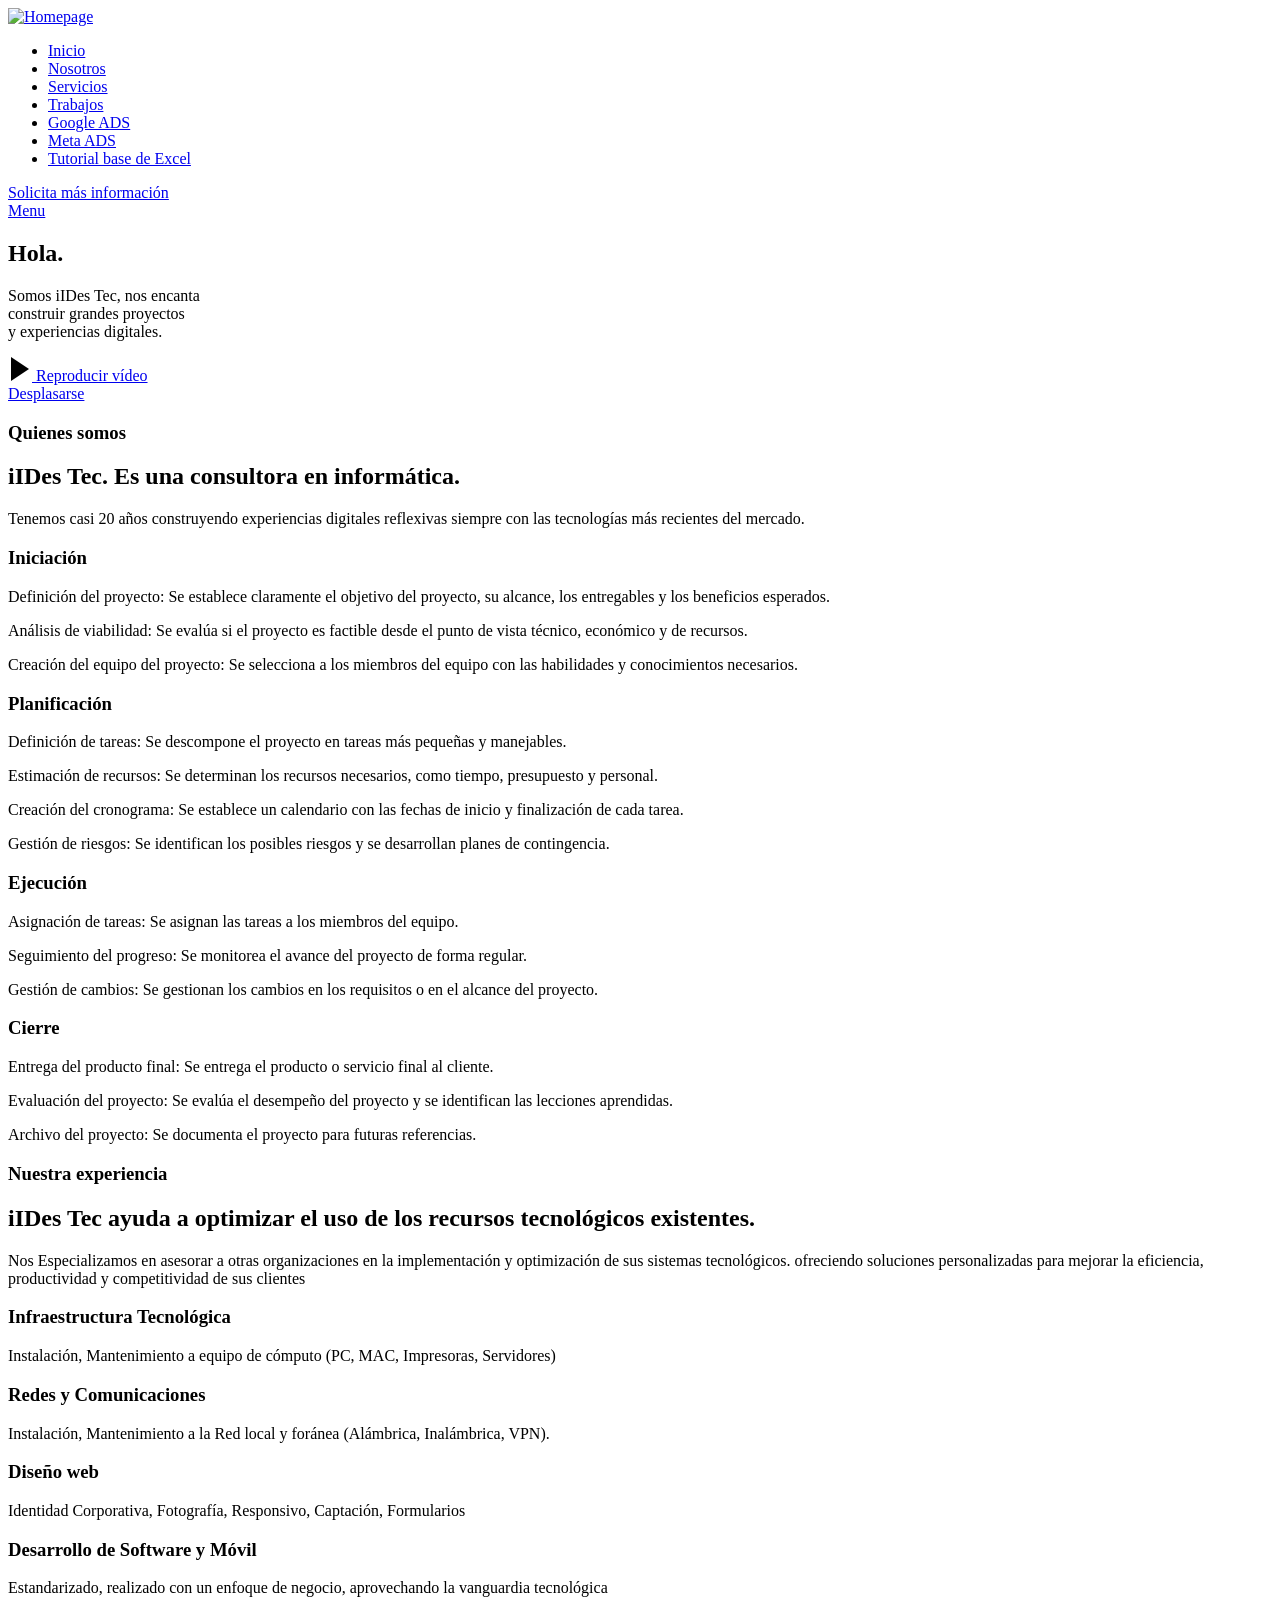
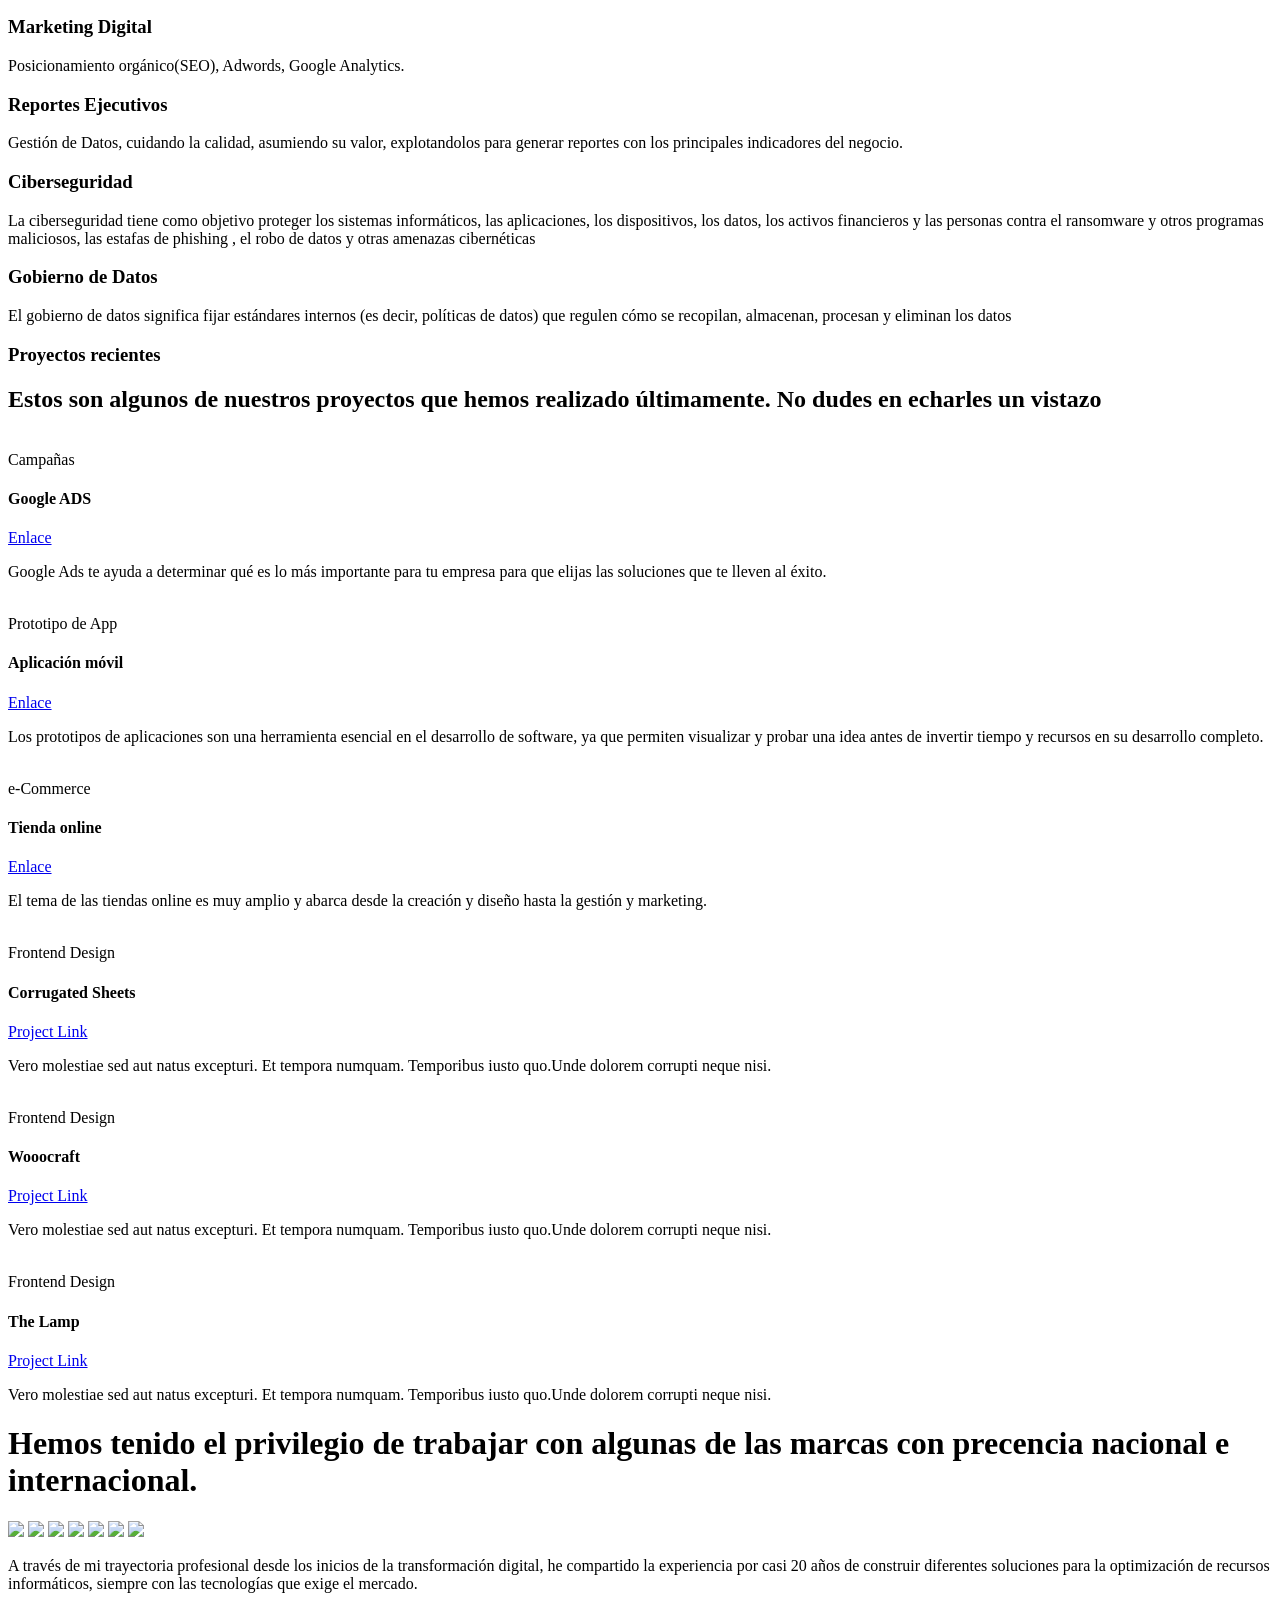
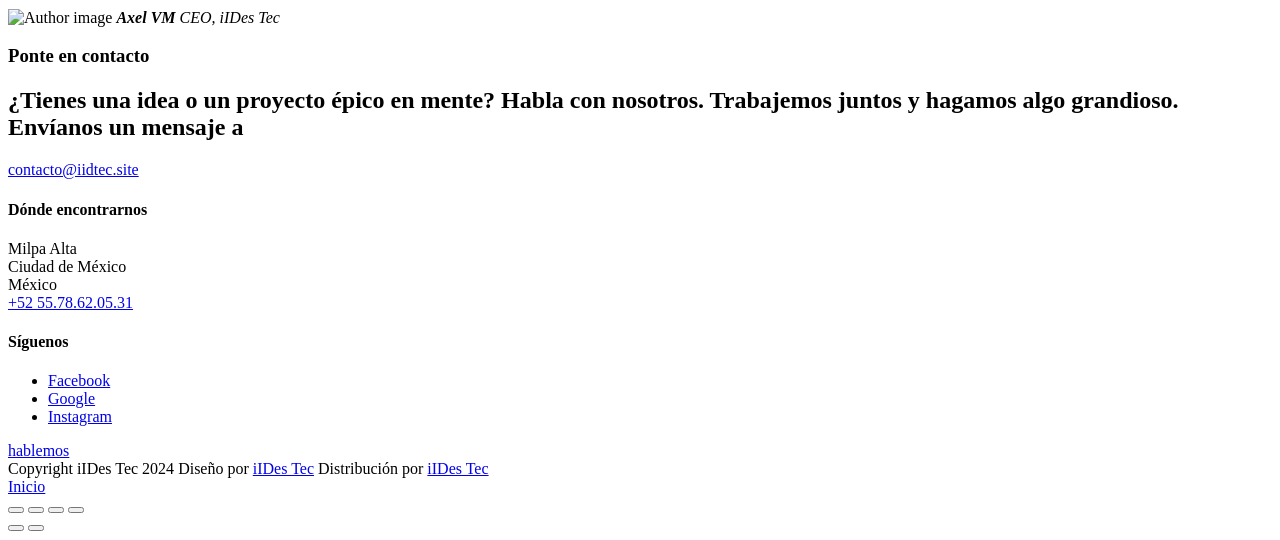
==== index.html @ 040544ba "Add files via upload" ====
<!DOCTYPE html>
<html xmlns="http://www.w3.org/1999/xhtml" lang="es-MX" xml:lang="es-MX">

<head>

    <!--- basic page needs
    ================================================== -->
    <meta charset="utf-8">
    <title>iIDTec</title>
    <meta name="description" content="innovación, informática, desarrollo y tecnología">
    <meta name="author" content="iIDTec">

    <!-- mobile specific metas
    ================================================== -->
    <meta name="viewport" content="width=device-width, initial-scale=1">

    <!-- CSS
    ================================================== -->
    <link rel="stylesheet" href="css/styles.css">
    <link rel="stylesheet" href="css/vendor.css">

    <!-- script
    ================================================== -->
    <script src="js/modernizr.js"></script>
    <script defer src="js/fontawesome/all.min.js"></script>

    <!-- favicons
    ================================================== -->
    <link rel="apple-touch-icon" sizes="180x180" href="laptop-code-solid.svg">
    <link rel="icon" type="image/png" sizes="32x32" href="laptop-code-solid.svg">
    <link rel="icon" type="image/png" sizes="16x16" href="laptop-code-solid.svg">
    <link rel="manifest" href="site.webmanifest">

</head>

<body id="top">


    <!-- preloader
    ================================================== -->
    <div id="preloader">
        <div id="loader" class="dots-fade">
            <div></div>
            <div></div>
            <div></div>
        </div>
    </div>


    <!-- header
    ================================================== -->
    <header class="s-header">

        <div class="s-header__logo">
            <a href="index.html">
                <img src="images/logo.webp" alt="Homepage">
            </a>
        </div>

        <div class="s-header__content">

            <nav class="s-header__nav-wrap">
                <ul class="s-header__nav">
                    <li><a class="smoothscroll" href="#hero" title="Intro">Inicio</a></li>
                    <li><a class="smoothscroll" href="#about" title="About">Nosotros</a></li>
                    <li><a class="smoothscroll" href="#services" title="Services">Servicios</a></li>
                    <li><a class="smoothscroll" href="#portfolio" title="Works">Trabajos</a></li>
                    <li><a href="google_ads.html" >Google ADS</a></li>
                    <li><a href="meta_ads.html" >Meta ADS</a></li>
                    <li><a href="tutorial_basico_excel.html" >Tutorial base de Excel</a></li>
                </ul>
            </nav> <!-- end s-header__nav-wrap -->

            <a href="https://wa.me/5215578620531" class="btn btn--primary btn--small">
                Solicita más información
            </a>

        </div> <!-- end header-content -->

        <a class="s-header__menu-toggle" href="#0"><span>Menu</span></a>

    </header> <!-- end s-header -->


    <!-- hero
    ================================================== -->
    <section id="hero" class="s-hero target-section">

        <div class="s-hero__bg">
            <div class="gradient-overlay"></div>
        </div>

        <div class="row s-hero__content">
            <div class="column">

                <h1>Hola.</h1>
                <div class="s-hero__content-about">

                    <p>
                        Somos iIDes Tec, nos encanta <br>
                        construir grandes proyectos <br>
                        y experiencias digitales.
                    </p>

                    <footer>
                        <div class="s-hero__content-social">
                            <a href="#0"><i class="fab fa-facebook-f" aria-hidden="true"></i></a>
                            <a href="#0"><i class="fab fa-google" aria-hidden="true"></i></a>
                            <a href="#0"><i class="fab fa-instagram" aria-hidden="true"></i></a>
                        </div>
                    </footer>
                </div>

            </div>
        </div>
        <div class="s-hero__video">
            <a class="s-hero__video-link"
            
                href="/images/videos/1476252_People_Technology_3840x2160.mp4"
                data-lity="">
                <svg xmlns="http://www.w3.org/2000/svg" width="24" height="24" viewBox="0 0 24 24">
                    <path d="M21 12l-18 12v-24z" />
                </svg>
                <span class="s-hero__video-text">Reproducir vídeo</span>
            </a>
        </div>

        <div class="s-hero__scroll">
            <a href="#about" class="s-hero__scroll-link smoothscroll">
                Desplasarse
            </a>
        </div>

    </section> <!-- end s-hero -->


    <!-- about
    ================================================== -->
    <section id="about" class="s-about">

        <div class="horizontal-line"></div>

        <div class="row">
            <div class="column large-12">

                <div class="section-title" data-num="01" data-aos="fade-up">
                    <h3 class="h6">Quienes somos</h3>
                </div>

            </div>

            <div class="column large-6 w-900-stack s-about__intro-text">
                <h1 class="display-1" data-aos="fade-up">
                    iIDes Tec. Es una consultora en informática.
                </h1>

                <p class="lead" data-aos="fade-up">
                    Tenemos casi 20 años construyendo experiencias digitales reflexivas siempre con las tecnologías más
                    recientes del mercado.
                </p>
            </div>

            <div class="column large-6 w-900-stack s-about__photo-block">
                <div class="s-about__photo" data-aos="fade-up"></div>
            </div>
        </div>

        <div class="row block-large-1-2 block-tab-full s-about__process item-list">
            <div class="column item item-process" data-aos="fade-up">
                <h3 class="item-title">Iniciación</h3>

                <p>Definición del proyecto: Se establece claramente el objetivo del proyecto, su alcance, los
                    entregables y los beneficios esperados.</p>
                <p>Análisis de viabilidad: Se evalúa si el proyecto es factible desde el punto de vista técnico,
                    económico y de recursos.</p>
                <p>Creación del equipo del proyecto: Se selecciona a los miembros del equipo con las habilidades y
                    conocimientos necesarios.</p>
            </div>
            <div class="column item item-process" data-aos="fade-up">
                <h3 class="item-title">Planificación</h3>
                <p>Definición de tareas: Se descompone el proyecto en tareas más pequeñas y manejables.</p>
                <p>Estimación de recursos: Se determinan los recursos necesarios, como tiempo, presupuesto y personal.
                </p>
                <p>Creación del cronograma: Se establece un calendario con las fechas de inicio y finalización de cada
                    tarea.</p>
                <p>Gestión de riesgos: Se identifican los posibles riesgos y se desarrollan planes de contingencia.</p>
            </div>
            <div class="column item item-process" data-aos="fade-up">
                <h3 class="item-title">Ejecución</h3>

                <p>Asignación de tareas: Se asignan las tareas a los miembros del equipo.</p>
                <p>Seguimiento del progreso: Se monitorea el avance del proyecto de forma regular.</p>
                <p>Gestión de cambios: Se gestionan los cambios en los requisitos o en el alcance del proyecto.</p>

            </div>
            <div class="column item item-process" data-aos="fade-up">
                <h3 class="item-title">Cierre</h3>
                <p>Entrega del producto final: Se entrega el producto o servicio final al cliente.</p>
                <p>Evaluación del proyecto: Se evalúa el desempeño del proyecto y se identifican las lecciones
                    aprendidas.</p>
                <p>Archivo del proyecto: Se documenta el proyecto para futuras referencias.</p>
            </div>
        </div>

    </section> <!-- end s-about -->


    <!-- services
    ================================================== -->
    <section id="services" class="s-services">

        <div class="row">
            <div class="column large-12">
                <div class="section-title" data-num="02" data-aos="fade-up">
                    <h3 class="h6">Nuestra experiencia</h3>
                </div>
            </div>
            <div class="column large-6 w-900-stack">
                <h1 class="display-1" data-aos="fade-up">
                    iIDes Tec ayuda a optimizar el uso de los recursos tecnológicos existentes.
                </h1>
            </div>
            <div class="column large-6 w-900-stack">
                <p class="lead" data-aos="fade-up">
                    Nos Especializamos en asesorar a otras organizaciones en la implementación y optimización de sus sistemas tecnológicos. ofreciendo soluciones personalizadas para mejorar la eficiencia, productividad y competitividad de sus clientes
                </p>
            </div>
        </div>

        <div class="row block-large-1-2 block-tab-full s-services__services item-list">
            <div class="column item item-service" data-aos="fade-up">
                <span class="service-icon service-icon--infra"></span>
                <h3 class="item-title">Infraestructura Tecnológica</h3>
                <p>
                    Instalación, Mantenimiento a equipo de cómputo (PC, MAC, Impresoras, Servidores)
                </p>
            </div>
            <div class="column item item-service" data-aos="fade-up">
                <span class="service-icon service-icon--lan"></span>
                <h3 class="item-title">Redes y Comunicaciones</h3>
                <p>
                    Instalación, Mantenimiento a la Red local y foránea (Alámbrica, Inalámbrica, VPN).
                </p>
            </div>
            <div class="column item item-service" data-aos="fade-up">
                <span class="service-icon service-icon--illustration"></span>
                <h3 class="item-title">Diseño web</h3>
                <p>
                    Identidad Corporativa, Fotografía, Responsivo, Captación, Formularios
                </p>
            </div>
            <div class="column item item-service" data-aos="fade-up">
                <span class="service-icon service-icon--code"></span>
                <h3 class="item-title">Desarrollo de Software y Móvil</h3>
                <p>
                    Estandarizado, realizado con un enfoque de negocio, aprovechando la vanguardia tecnológica
                </p>
            </div>
            <div class="column item item-service" data-aos="fade-up">
                <span class="service-icon service-icon--branding"><i class="fa-solid fa-ranking-star"></i></span>
                <h3 class="item-title">Marketing Digital</h3>
                <p>
                    Posicionamiento orgánico(SEO), Adwords, Google Analytics.
                </p>
            </div>
            <div class="column item item-service" data-aos="fade-up">
                <span class="service-icon service-icon--research"></span>
                <h3 class="item-title">Reportes Ejecutivos</h3>
                <p>
                    Gestión de Datos, cuidando la calidad, asumiendo su valor, explotandolos para generar reportes con los principales indicadores del negocio.
                </p>
            </div>
            <div class="column item item-service" data-aos="fade-up">
                <span class="service-icon service-icon--secure"></span>
                <h3 class="item-title">Ciberseguridad</h3>
                <p>
                    La ciberseguridad tiene como objetivo proteger los sistemas informáticos, las aplicaciones, los dispositivos, los datos, los activos financieros y las personas contra el ransomware y otros programas maliciosos, las estafas de phishing , el robo de datos y otras amenazas cibernéticas
                </p>
            </div>
            <div class="column item item-service" data-aos="fade-up">
                <span class="service-icon service-icon--product-design"></span>
                <h3 class="item-title">Gobierno de Datos</h3>
                <p>
                    El gobierno de datos significa fijar estándares internos (es decir, políticas de datos) que regulen cómo se recopilan, almacenan, procesan y eliminan los datos
                </p>
            </div>
        </div>

    </section> <!-- end s-services -->

    <section id="portfolio" class="s-portfolio">

        <div class="row s-porfolio__top">
            <div class="column large-6 w-900-stack">
                <div class="section-title" data-num="03" data-aos="fade-up">
                    <h3 class="h6">Proyectos recientes</h3>
                </div>
            </div>
            <div class="column large-6 w-900-stack">
                <h1 class="display-1" data-aos="fade-up">
                    Estos son algunos de nuestros proyectos que hemos realizado últimamente. No dudes en echarles un vistazo
                </h1>
            </div>
        </div> <!-- end s-portfolio__top-->

        <div class="row s-portfolio__list block-large-1-2 block-tab-full collapse">

            <div class="column" data-aos="fade-up">
                <div class="folio-item">
                    <div class="folio-item__thumb">
                        <a class="folio-item__thumb-link" href="images/portfolio/gallery/g-red-wheel.webp"
                            title="The Red Wheel" data-size="1050x700">
                            <img src="images/portfolio/red-wheel.webp"
                                srcset="images/portfolio/red-wheel.webp 1x, images/portfolio/red-wheel@2x.webp 2x" alt="">
                        </a>
                    </div>
                    <div class="folio-item__info">
                        <div class="folio-item__cat">Campañas</div>
                        <h4 class="folio-item__title">Google ADS</h4>
                    </div>
                    <a href="https://maradecora.com.mx/" title="Project Link" class="folio-item__project-link">Enlace</a>
                    <div class="folio-item__caption">
                        <p>Google Ads te ayuda a determinar qué es lo más importante para tu empresa para que elijas las soluciones que te lleven al éxito.</p>
                    </div>
                </div>
            </div> <!-- end column -->
            <div class="column" data-aos="fade-up">
                <div class="folio-item">
                    <div class="folio-item__thumb">
                        <a class="folio-item__thumb-link" href="images/portfolio/gallery/g-music-life.webp"
                            title="Music Life" data-size="1050x700">
                            <img src="images/portfolio/music-life.webp"
                                srcset="images/portfolio/music-life.webp 1x, images/portfolio/music-life@2x.webp 2x"
                                alt="">
                        </a>
                    </div>
                    <div class="folio-item__info">
                        <div class="folio-item__cat">Prototipo de App</div>
                        <h4 class="folio-item__title">Aplicación móvil</h4>
                    </div>
                    <a href="https://pidnyc.com/" title="Project Link" class="folio-item__project-link">Enlace</a>
                    <div class="folio-item__caption">
                        <p>Los prototipos de aplicaciones son una herramienta esencial en el desarrollo de software, ya que permiten visualizar y probar una idea antes de invertir tiempo y recursos en su desarrollo completo.</p>
                    </div>
                </div>
            </div> <!-- end column -->
            <div class="column" data-aos="fade-up">
                <div class="folio-item">
                    <div class="folio-item__thumb">
                        <a class="folio-item__thumb-link" href="images/portfolio/gallery/g-oi-logo.webp" Title="OI Logo"
                            data-size="1050x700">
                            <img src="images/portfolio/oi-logo.webp.webp"
                                srcset="images/portfolio/oi-logo.webp 1x, images/portfolio/oi-logo@2x.webp 2x" alt="">
                        </a>
                    </div>
                    <div class="folio-item__info">
                        <div class="folio-item__cat">e-Commerce</div>
                        <h4 class="folio-item__title">Tienda online</h4>
                    </div>
                    <a href="https://hecsa.store/" title="Project Link" class="folio-item__project-link">Enlace</a>
                    <div class="folio-item__caption">
                        <p>El tema de las tiendas online es muy amplio y abarca desde la creación y diseño hasta la gestión y marketing.</p>
                    </div>
                </div>
            </div> <!-- end column -->
            <div class="column" data-aos="fade-up">
                <div class="folio-item">
                    <div class="folio-item__thumb">
                        <a class="folio-item__thumb-link" href="images/portfolio/gallery/g-corrugated-sheets.webp"
                            title="Corrugated Sheets" data-size="1050x700">
                            <img src="images/portfolio/corrugated-sheets.webp"
                                srcset="images/portfolio/corrugated-sheets.webp 1x, images/portfolio/corrugated-sheets@2x.webp 2x"
                                alt="">
                        </a>
                    </div>
                    <div class="folio-item__info">
                        <div class="folio-item__cat">Frontend Design</div>
                        <h4 class="folio-item__title">Corrugated Sheets</h4>
                    </div>
                    <a href="https://www.behance.net/" title="Project Link" class="folio-item__project-link">Project
                        Link</a>
                    <div class="folio-item__caption">
                        <p>Vero molestiae sed aut natus excepturi. Et tempora numquam. Temporibus iusto quo.Unde dolorem
                            corrupti neque nisi.</p>
                    </div>
                </div>
            </div> <!-- end column -->
            <div class="column" data-aos="fade-up">
                <div class="folio-item">
                    <div class="folio-item__thumb">
                        <a class="folio-item__thumb-link" href="images/portfolio/gallery/g-woodcraft.webp"
                            title="Sand Dunes" data-size="1050x700">
                            <img src="images/portfolio/woodcraft.webp"
                                srcset="images/portfolio/woodcraft.webp 1x, images/portfolio/woodcraft@2x.webp 2x" alt="">
                        </a>
                    </div>
                    <div class="folio-item__info">
                        <div class="folio-item__cat">Frontend Design</div>
                        <h4 class="folio-item__title">Wooocraft</h4>
                    </div>
                    <a href="https://www.behance.net/" title="Project Link" class="folio-item__project-link">
                        Project Link
                    </a>
                    <div class="folio-item__caption">
                        <p>Vero molestiae sed aut natus excepturi. Et tempora numquam. Temporibus iusto quo.Unde dolorem
                            corrupti neque nisi.</p>
                    </div>
                </div>
            </div> <!-- end column -->
            <div class="column" data-aos="fade-up">
                <div class="folio-item">
                    <div class="folio-item__thumb">
                        <a class="folio-item__thumb-link" href="images/portfolio/gallery/g-lamp.webp" title="The Lamp"
                            data-size="1050x700">
                            <img src="images/portfolio/lamp.webp"
                                srcset="images/portfolio/lamp.webp 1x, images/portfolio/lamp@2x.webp 2x" alt="">
                        </a>
                    </div>
                    <div class="folio-item__info">
                        <div class="folio-item__cat">Frontend Design</div>
                        <h4 class="folio-item__title">The Lamp</h4>
                    </div>
                    <a href="https://www.behance.net/" title="Project Link" class="folio-item__project-link">Project
                        Link</a>
                    <div class="folio-item__caption">
                        <p>Vero molestiae sed aut natus excepturi. Et tempora numquam. Temporibus iusto quo.Unde dolorem
                            corrupti neque nisi.</p>
                    </div>
                </div>
            </div> <!-- end column -->

        </div> <!-- folio-list -->

    </section> <!-- end s-portfolio -->


    <!-- clients
    ================================================== -->
    <div id="clients" class="section s-clients">

        <div class="row narrower s-clients__top h-text-center">
            <div class="column">
                <h1 class="display-1" data-aos="fade-up">
                    Hemos tenido el privilegio de trabajar con algunas de las marcas con precencia nacional e internacional.
                </h1>
            </div>
        </div> <!-- s-clients__top -->

        <div class="row clients-outer">
            <div class="column">
                <div class="clients" data-aos="fade-up">
                    <a href="https://www.gaf.com.mx/" title="" class="clients__slide"><img src="images/portfolio/gallery/gaf.png" /></a>
                    <a href="https://www.hecsa.com.mx/" title="" class="clients__slide"><img src="images/portfolio/gallery/hecsa.png" /></a>
                    <a href="https://www.gob.mx/sep" title="" class="clients__slide"><img src="images/portfolio/gallery/sep.png" /></a>
                    <a href="https://www.liec.com.mx/" title="" class="clients__slide"><img src="images/portfolio/gallery/liec.png" /></a>
                    <a href="https://www.nielsen.com/es/about-us/locations/mexico/" title="" class="clients__slide"><img src="images/portfolio/gallery/nielsen_ibope.png" /></a>
                    <a href="https://www.psm.com.mx/global/" title="" class="clients__slide"><img src="images/portfolio/gallery/psm.png" /></a>
                    <a href="https://mx.linkedin.com/company/servicios-punto-doc" title="" class="clients__slide"><img src="images/portfolio/gallery/puntodoc.png" /></a>
                </div> <!-- end clients -->
            </div> <!-- end column -->
        </div> <!-- end clients-outer -->

        <div class="row testimonials collapse">

            <div class="column large-12">

                <div class="testimonial-slider" data-aos="fade-up">

                    <div class="testimonial-slider__slide">
                        <p>
                            A través de mi trayectoria profesional desde los inicios de la transformación digital, he compartido la experiencia por casi 20 años de construir diferentes soluciones para la optimización de recursos informáticos, siempre con las tecnologías que exige el mercado.
                        </p>
                        <div class="testimonial-slider__author">
                            <img src="images/avatars/user-02.webp" alt="Author image" class="testimonial-slider__avatar">
                            <cite class="testimonial-slider__cite">
                                <strong>Axel VM</strong>
                                <span>CEO, iIDes Tec</span>
                            </cite>
                        </div>
                    </div> <!-- end testimonials__slide -->
                </div> <!-- end testimonial slider -->

            </div> <!-- end column -->

        </div> <!-- end row -->


    </div> <!-- end s-clients -->


    <!-- contact
    ================================================== -->
    <section class="s-contact">

        <div class="row narrower s-contact__top h-text-center">
            <div class="column">
                <h3 class="h6">Ponte en contacto</h3>
                <h1 class="display-1">¿Tienes una idea o un proyecto épico en mente? Habla con nosotros. Trabajemos
                    juntos y hagamos algo grandioso. Envíanos un mensaje a
                </h1>
            </div>
        </div> <!-- s-footer__top -->

        <div class="row h-text-center">
            <div class="column">
                <p class="s-contact__email">
                    <a href="mailto:contacto@iidtec.site">contacto@iidtec.site</a>
                </p>
            </div>
        </div>

    </section> <!-- end s-contact -->


    <!-- footer
    ================================================== -->
    <footer class="s-footer">
        <div class="row row-y-top">

            <div class="column large-8 medium-12">
                <div class="row">
                    <div class="column large-7 tab-12 s-footer__block">
                        <h4 class="h6">Dónde encontrarnos</h4>

                        <p>
                            Milpa Alta<br>
                            Ciudad de México<br>
                            México<br>
                            <a href="tel:5578620531">+52 55.78.62.05.31</a>
                        </p>
                    </div>

                    <div class="column large-5 tab-12 s-footer__block">
                        <h4 class="h6">Síguenos</h4 class="h6">

                        <ul class="s-footer__list">
                            <li><a href="#0">Facebook</a></li>
                            <li><a href="#0">Google</a></li>
                            <li><a href="#0">Instagram</a></li>
                        </ul>
                    </div>
                </div>
            </div>

            <div class="column large-4 medium-12 s-footer__block--end">
                <a href="https://wa.me/5215578620531" class="btn h-full-width">hablemos</a>

                <div class="ss-copyright">
                    <span>Copyright iIDes Tec 2024</span>
                    <span>Diseño por <a href="#">iIDes Tec</a> Distribución por <a href="#">iIDes Tec</a></span>
                </div>
            </div>

            <div class="ss-go-top">
                <a class="smoothscroll" title="Back to Top" href="#top">
                    Inicio
                </a>
            </div> <!-- end ss-go-top -->

        </div>
    </footer>


    <!-- photoswipe background
    ================================================== -->
    <div aria-hidden="true" class="pswp" role="dialog" tabindex="-1">

        <div class="pswp__bg"></div>
        <div class="pswp__scroll-wrap">

            <div class="pswp__container">
                <div class="pswp__item"></div>
                <div class="pswp__item"></div>
                <div class="pswp__item"></div>
            </div>

            <div class="pswp__ui pswp__ui--hidden">
                <div class="pswp__top-bar">
                    <div class="pswp__counter"></div><button class="pswp__button pswp__button--close"
                        title="Close (Esc)"></button> <button class="pswp__button pswp__button--share"
                        title="Share"></button> <button class="pswp__button pswp__button--fs"
                        title="Toggle fullscreen"></button> <button class="pswp__button pswp__button--zoom"
                        title="Zoom in/out"></button>
                    <div class="pswp__preloader">
                        <div class="pswp__preloader__icn">
                            <div class="pswp__preloader__cut">
                                <div class="pswp__preloader__donut"></div>
                            </div>
                        </div>
                    </div>
                </div>
                <div class="pswp__share-modal pswp__share-modal--hidden pswp__single-tap">
                    <div class="pswp__share-tooltip"></div>
                </div><button class="pswp__button pswp__button--arrow--left" title="Previous (arrow left)"></button>
                <button class="pswp__button pswp__button--arrow--right" title="Next (arrow right)"></button>
                <div class="pswp__caption">
                    <div class="pswp__caption__center"></div>
                </div>
            </div>

        </div>

    </div> <!-- end photoSwipe background -->


    <!-- Java Script
    ================================================== -->
    <script src="js/jquery-3.2.1.min.js"></script>
    <script src="js/plugins.js"></script>
    <script src="js/main.js"></script>

</body>

</html>
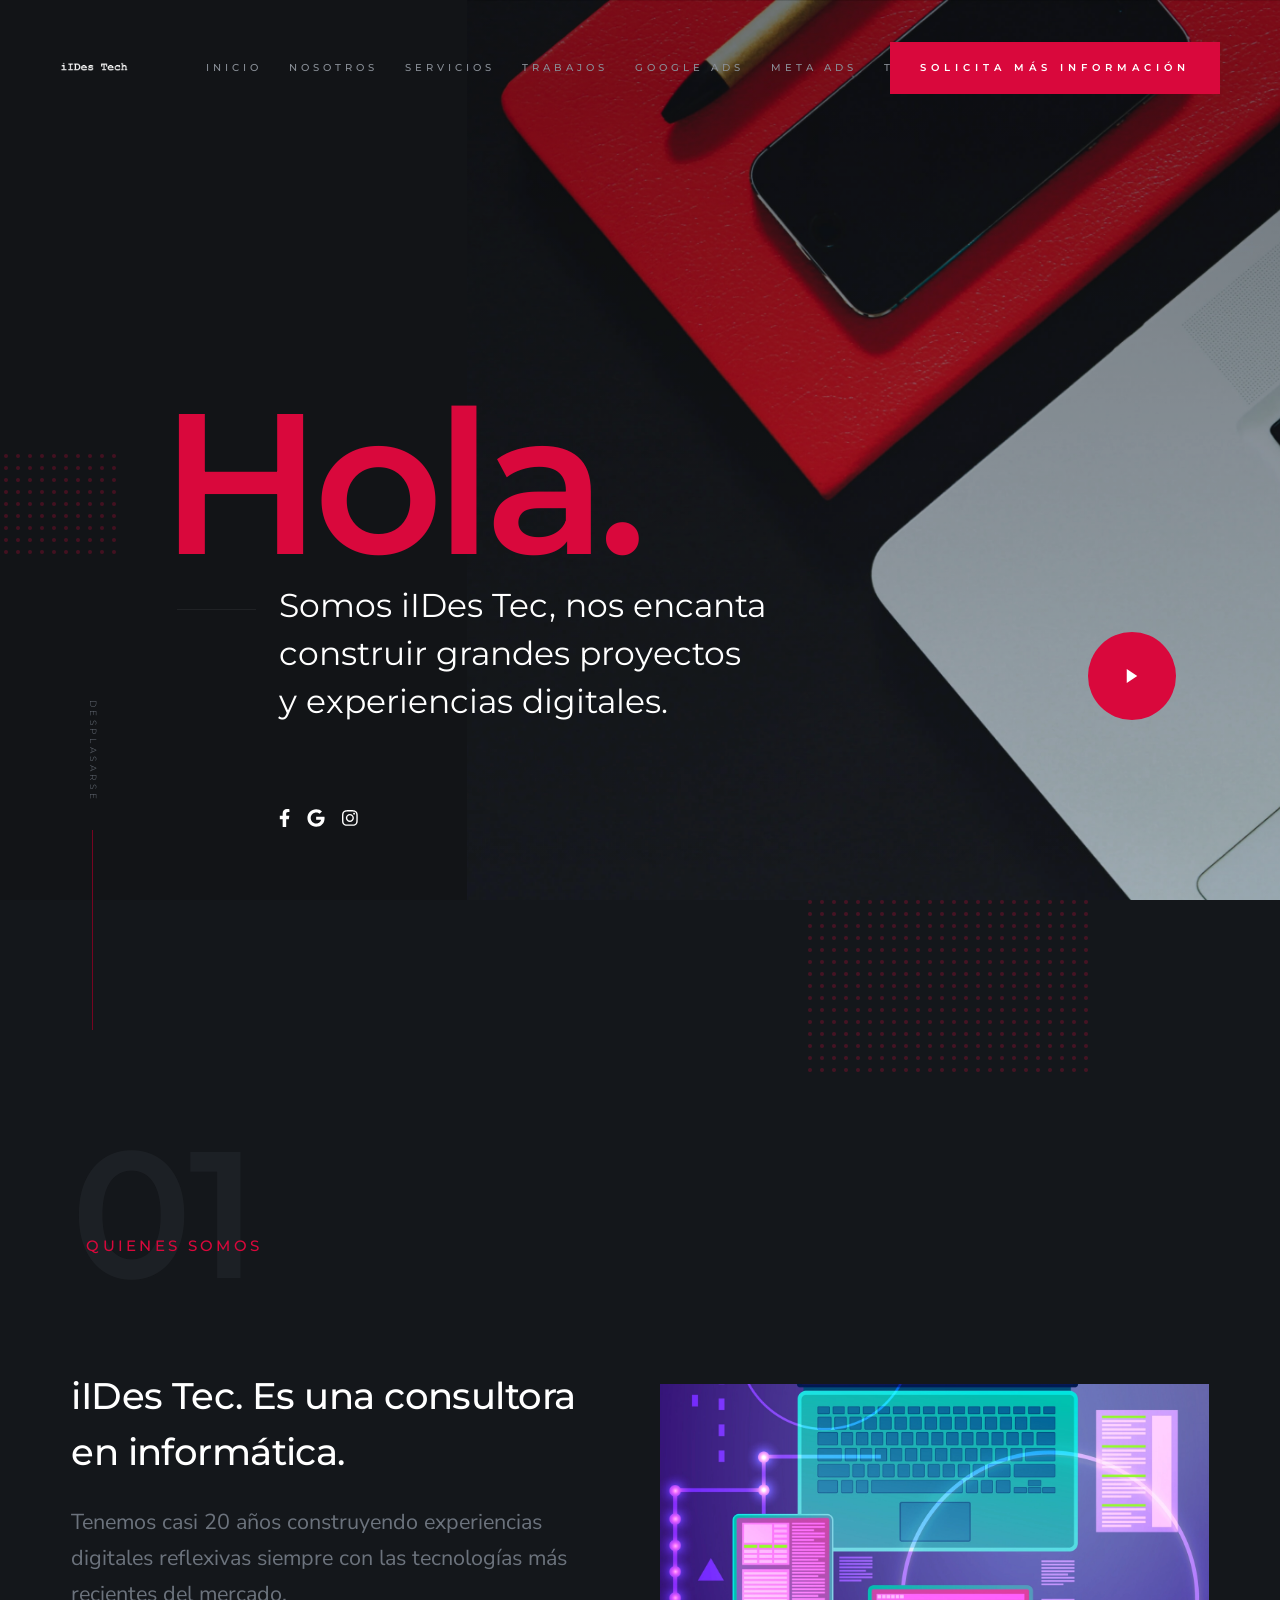
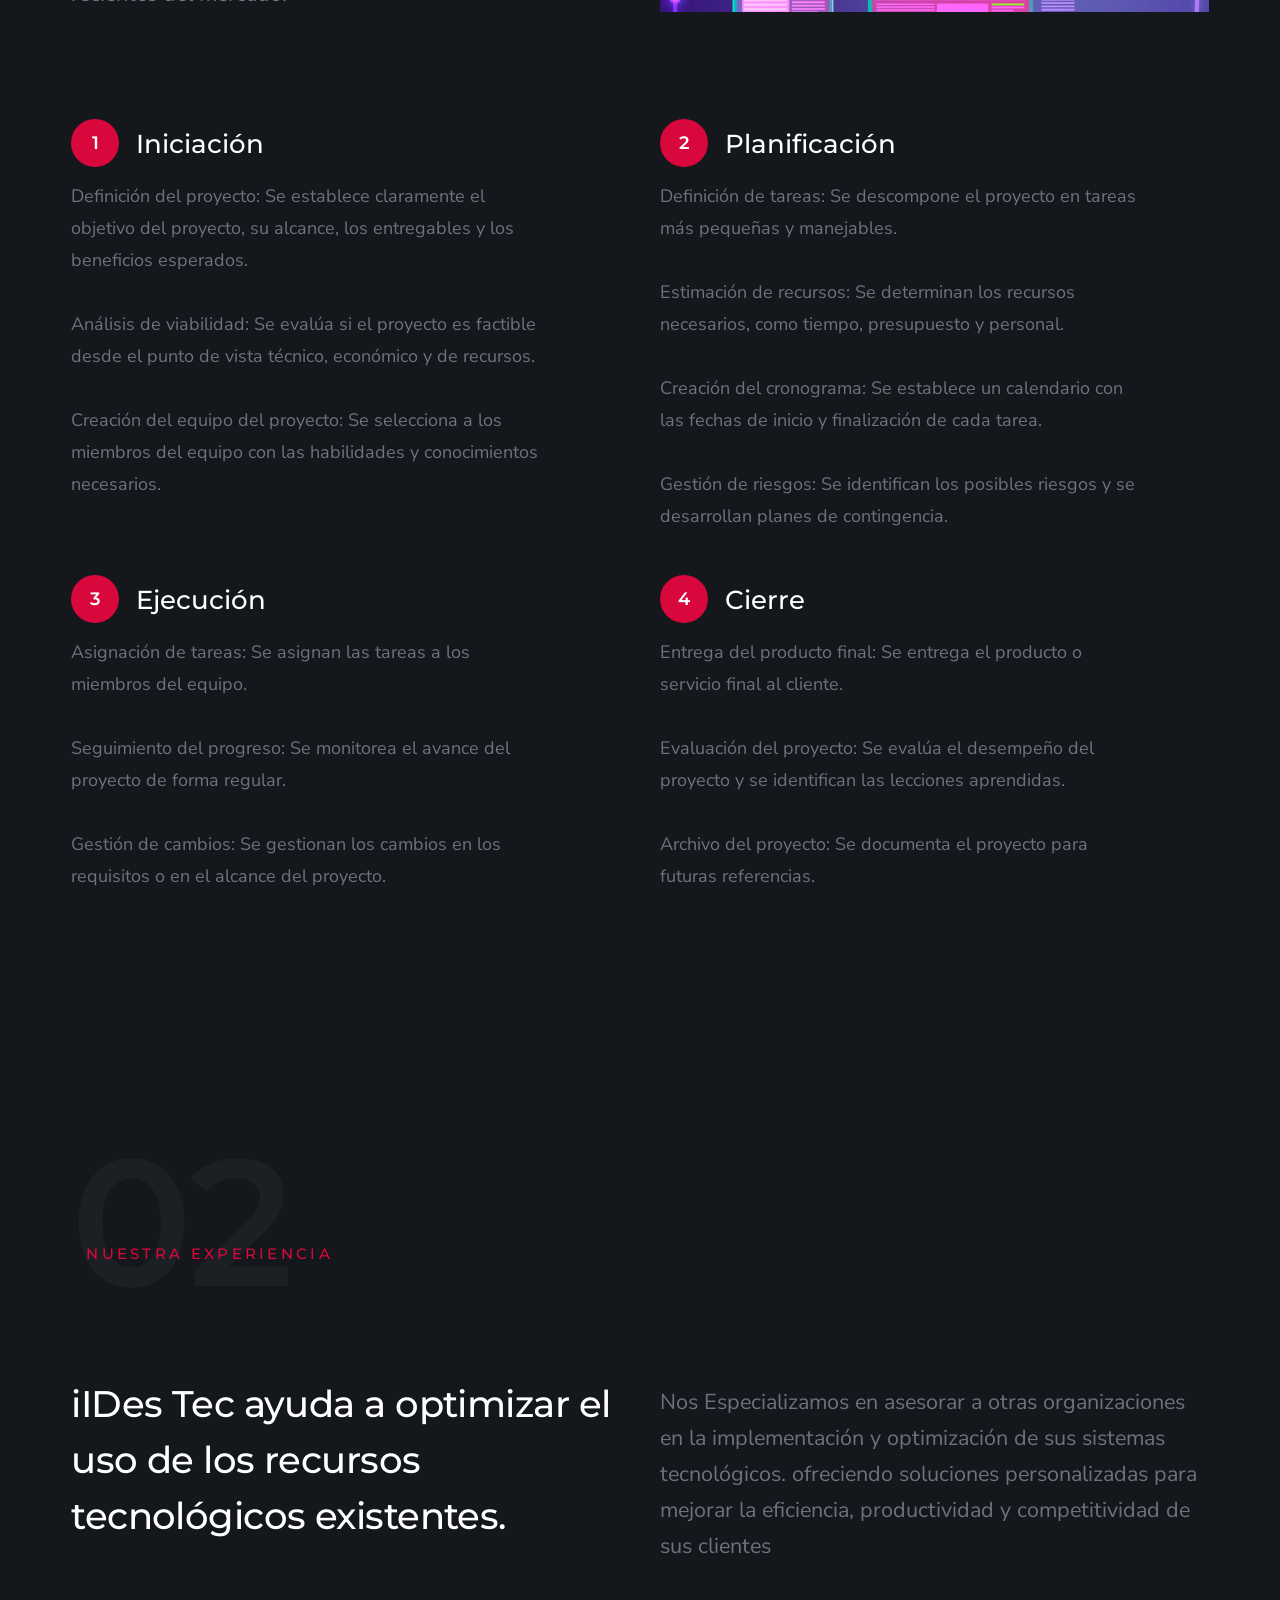
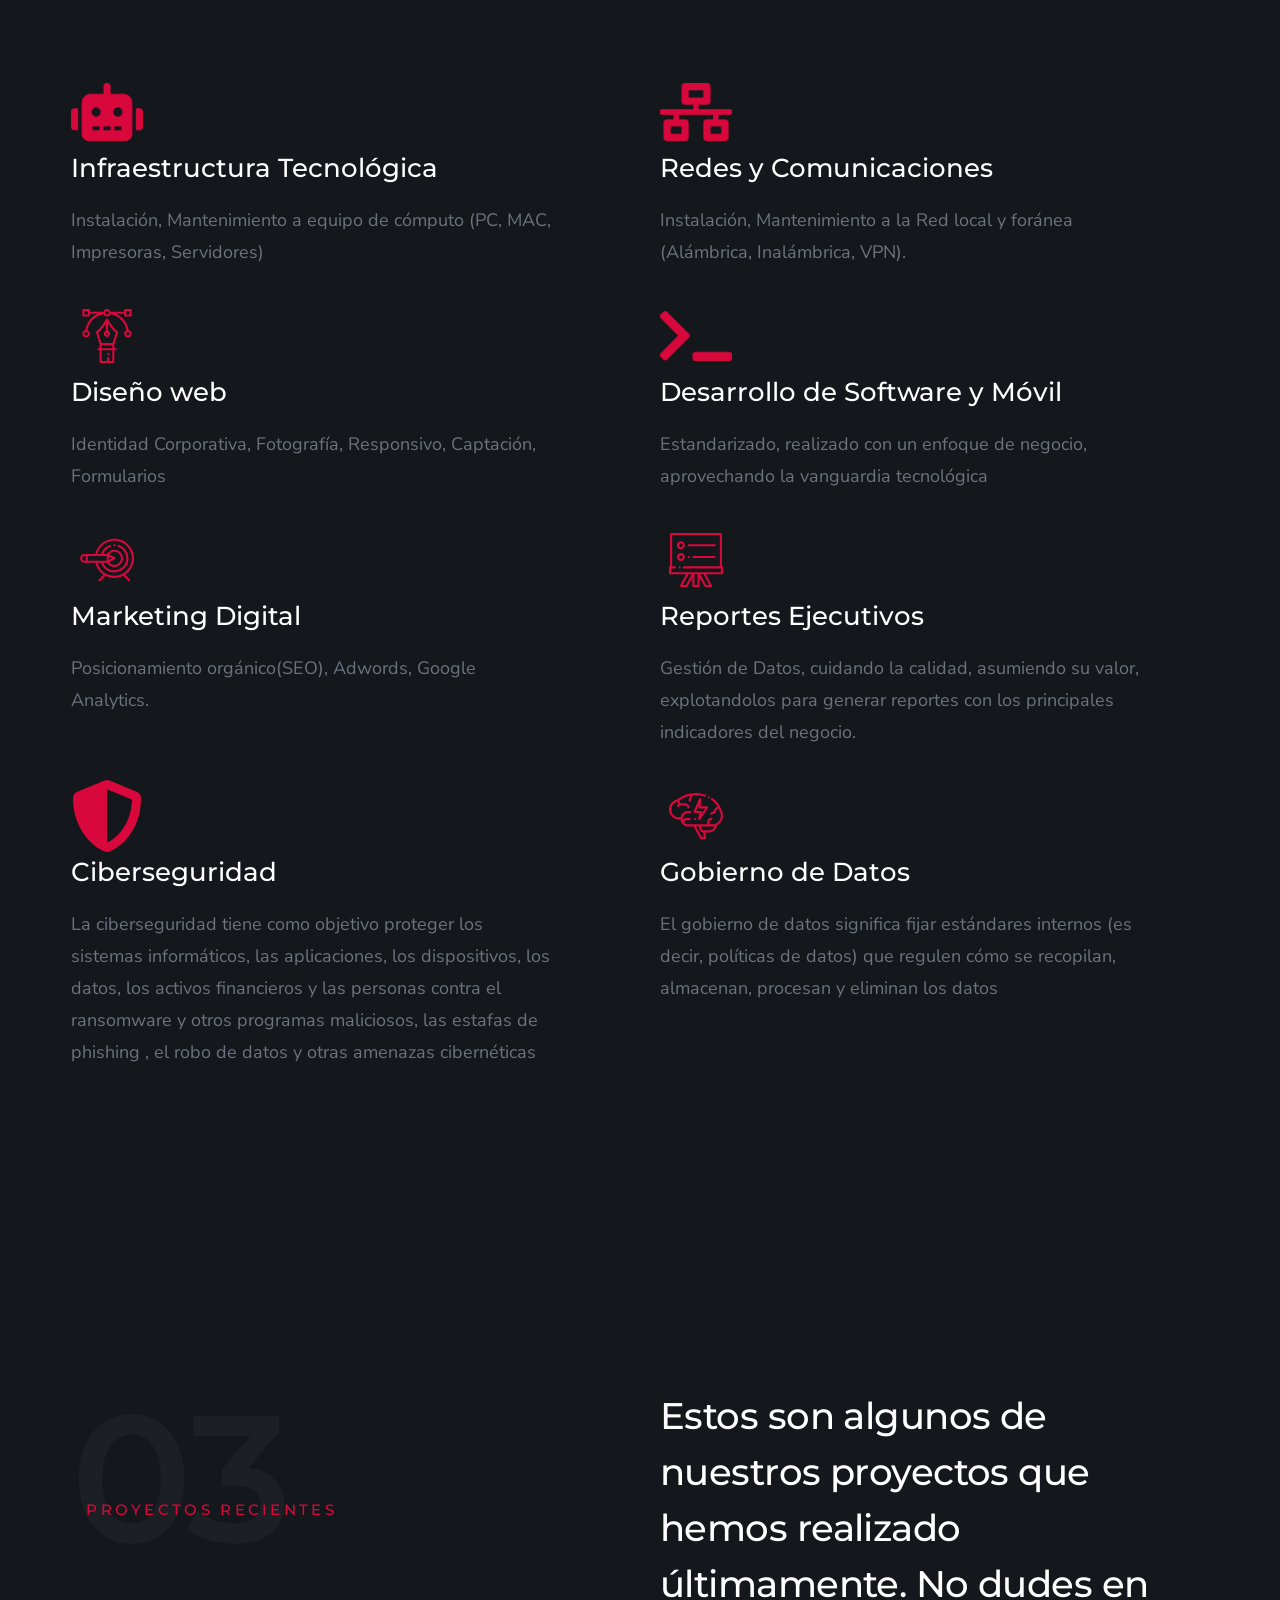
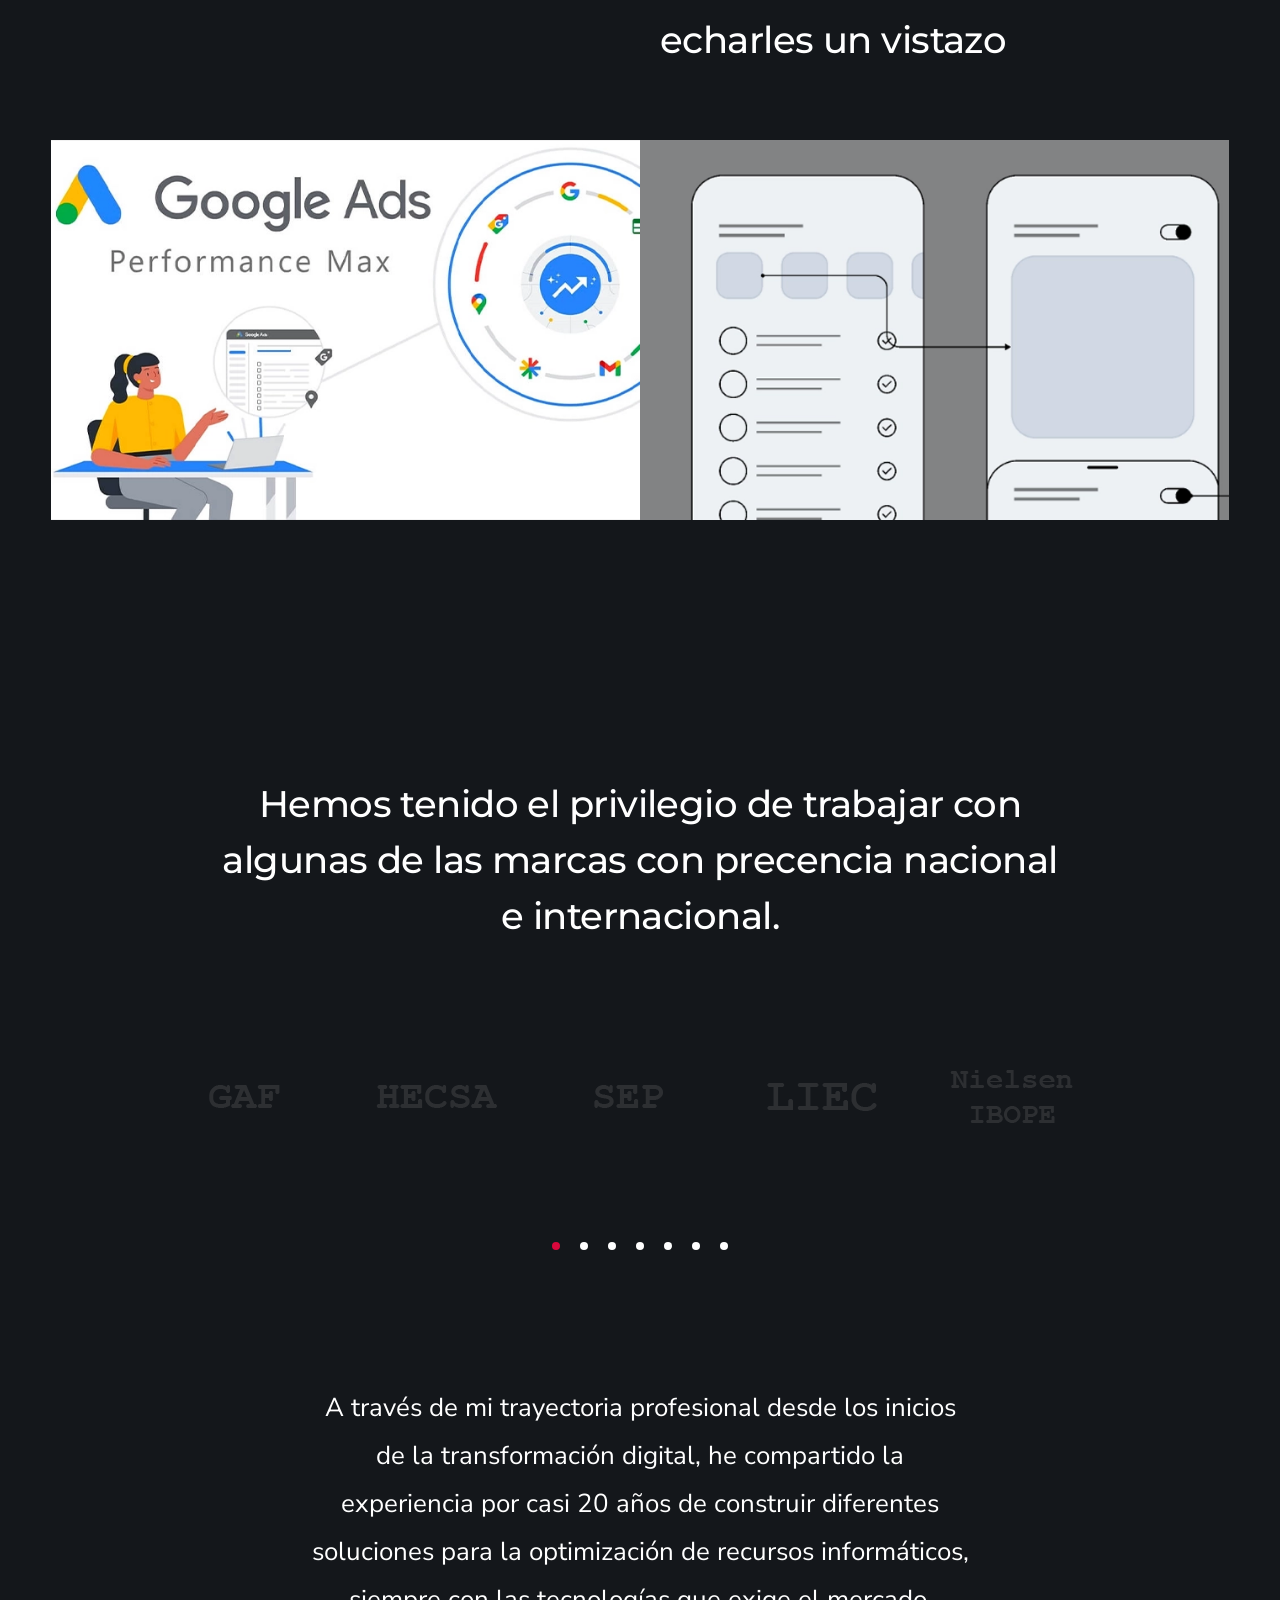
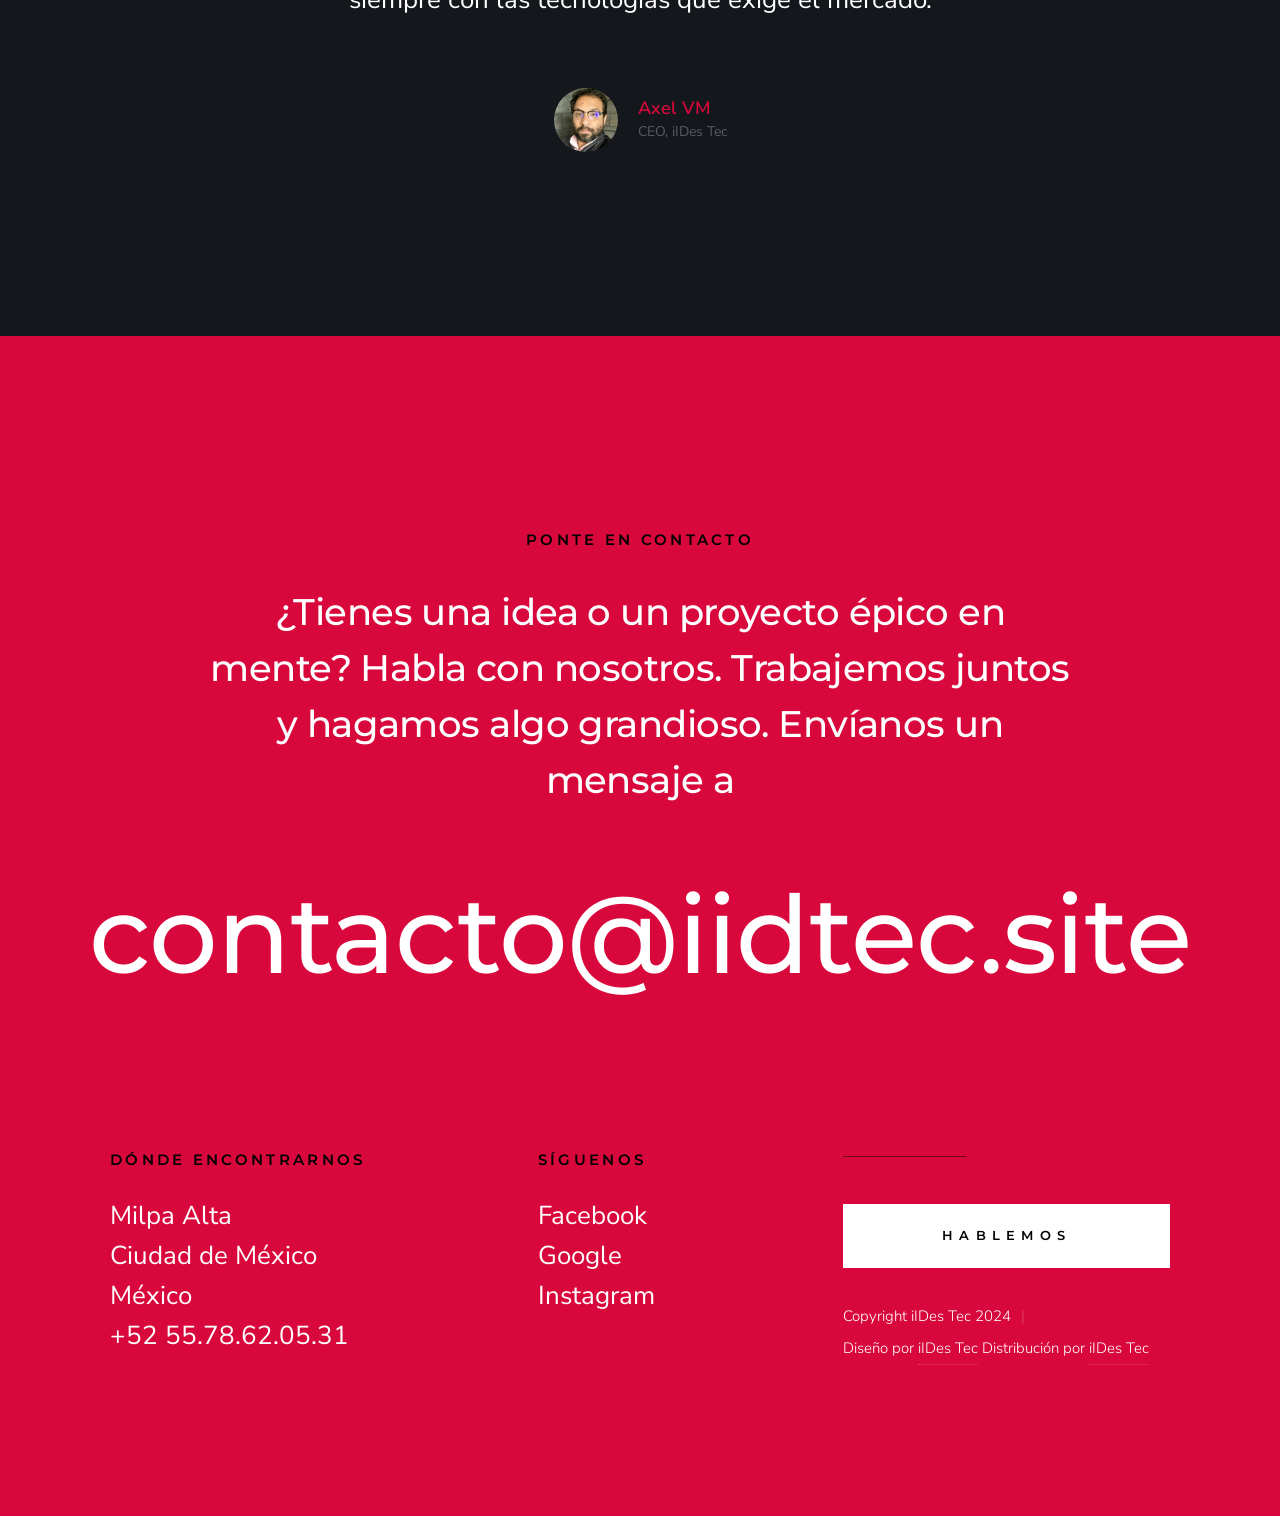
==== commit fa8dcf20: "Update-001" ====
--- a/index.html
+++ b/index.html
@@ -16,19 +16,19 @@
 
     <!-- CSS
     ================================================== -->
-    <link rel="stylesheet" href="css/styles.css">
-    <link rel="stylesheet" href="css/vendor.css">
+    <link rel="stylesheet" href="/css/styles.css">
+    <link rel="stylesheet" href="/css/vendor.css">
 
     <!-- script
     ================================================== -->
-    <script src="js/modernizr.js"></script>
-    <script defer src="js/fontawesome/all.min.js"></script>
+    <script src="/js/modernizr.js"></script>
+    <script defer src="/js/fontawesome/all.min.js"></script>
 
     <!-- favicons
     ================================================== -->
     <link rel="apple-touch-icon" sizes="180x180" href="laptop-code-solid.svg">
-    <link rel="icon" type="image/png" sizes="32x32" href="laptop-code-solid.svg">
-    <link rel="icon" type="image/png" sizes="16x16" href="laptop-code-solid.svg">
+    <link rel="icon" type="/image/png" sizes="32x32" href="laptop-code-solid.svg">
+    <link rel="icon" type="/image/png" sizes="16x16" href="laptop-code-solid.svg">
     <link rel="manifest" href="site.webmanifest">
 
 </head>
@@ -611,4 +611,4 @@
 
 </body>
 
-</html>+</html>
--- a/css/styles.css
+++ b/css/styles.css
@@ -0,0 +1,4978 @@
+/* =================================================================== 
+ * Flare Main Stylesheet
+ * Template Ver. 1.0.0
+ * 03-19-2020
+ * ------------------------------------------------------------------
+ *
+ * TOC:
+ * # settings and variables
+ *      ## fonts
+ *      ## colors
+ *      ## vertical spacing and typescale
+ *      ## grid variables
+ * # normalize
+ * # basic/base setup styles
+ *      ## media
+ *      ## typography resets
+ *      ## links
+ *      ## inputs
+ * # Grid v3.0.0
+ *      ## medium screen devices
+ *      ## tablets
+ *      ## mobile devices
+ *      ## small mobile devices <= 400px
+ * # block grids
+ *      ## block grids - medium screen devices
+ *      ## block grids - tablets
+ *      ## block grids - mobile devices
+ *      ## block grids - small mobile devices <= 400px
+ * # MISC
+ * # custom grid, block grid STACK breakpoints 
+ * # base style overrides
+ *      ## links
+ * # typography & general theme styles
+ *      ## lists
+ *      ## responsive video container
+ *      ## floated image
+ *      ## tables
+ *      ## spacing
+ * # preloader
+ * # forms 
+ *      ## style placeholder text
+ *      ## change autocomplete styles in Chrome
+ * # buttons
+ * # additional components
+ *      ## additional typo styles
+ *      ## skillbars
+ *      ## alert box
+ * # common and reusable styles
+ *      ## item list 
+ *      ## slick slider 
+ * # site header
+ *      ## header logo
+ *      ## main navigation
+ *      ## mobile menu toggle
+ *      ## header contact button
+ * # hero
+ *      ## hero content
+ *      ## hero video
+ *      ## hero scroll
+ *      ## animate intro content
+ *      ## animations
+ * # about
+ *      ## about photo
+ *      ## about process
+ * # services
+ * # portfolio
+ *      ## portfolio list
+ * # clients
+ *      ## clients slider
+ *      ## testimonials
+ * # contact
+ * # footer
+ *      ## footer block
+ *      ## footer list
+ *      ## copyright
+ *      ## go top
+ *
+ * ------------------------------------------------------------------ */
+
+
+
+/* ===================================================================
+ * # settings and variables
+ *
+ * ------------------------------------------------------------------- */
+
+/* ------------------------------------------------------------------- 
+ * ## fonts
+ * ------------------------------------------------------------------- */
+
+@import url("https://fonts.googleapis.com/css?family=Montserrat:300,300i,400,400i,500,500i,600,600i,700,700i|Nunito+Sans:300,300i,400,400i,600,600i,700,700i&display=swap");
+
+:root {
+    --font-1: "Nunito Sans", sans-serif;
+    --font-2: "Montserrat", sans-serif;
+
+    /* monospace
+     */
+    --font-mono: Consolas, "Andale Mono", Courier, "Courier New", monospace;
+}
+
+
+/* ------------------------------------------------------------------- 
+ * ## colors
+ * ------------------------------------------------------------------- */
+:root {
+
+    /* color-1(#d9083c)
+     * color-2(#eb5e55)
+     * color-3(#f2d0a4)
+     */
+    --color-1: hsla(345, 93%, 44%, 1);
+    --color-2: hsla(4, 79%, 63%, 1);
+    --color-3: hsla(34, 75%, 80%, 1);
+
+    /* theme color variations
+     */
+    --color-1-lighter: hsla(345, 93%, 64%, 1);
+    --color-1-light  : hsla(345, 93%, 54%, 1);
+    --color-1-dark   : hsla(345, 93%, 34%, 1);
+    --color-1-darker : hsla(345, 93%, 24%, 1);
+    --color-2-lighter: hsla(4, 79%, 83%, 1);
+    --color-2-light  : hsla(4, 79%, 73%, 1);
+    --color-2-dark   : hsla(4, 79%, 53%, 1);
+    --color-2-darker : hsla(4, 79%, 43%, 1);
+
+    /* feedback colors
+     * color-error(#ffd1d2), color-success(#c8e675), 
+     * color-info(#d7ecfb), color-notice(#fff099)
+     */
+    --color-error          : hsla(359, 100%, 91%, 1);
+    --color-success        : hsla(76, 69%, 68%, 1);
+    --color-info           : hsla(205, 82%, 91%, 1);
+    --color-notice         : hsla(51, 100%, 80%, 1);
+    --color-error-content  : hsla(359, 50%, 50%, 1);
+    --color-success-content: hsla(76, 29%, 28%, 1);
+    --color-info-content   : hsla(205, 32%, 31%, 1);
+    --color-notice-content : hsla(51, 30%, 30%, 1);
+
+    /* shades 
+     * generated using 
+     * Tint & Shade Generator 
+     * (https://maketintsandshades.com/)
+     */
+    --color-black  : #000000;
+    --color-gray-19: #0b0b0c;
+    --color-gray-18: #161719;
+    --color-gray-17: #202225;
+    --color-gray-16: #2b2e32;
+    --color-gray-15: #363a3f;
+    --color-gray-14: #41454b;
+    --color-gray-13: #4c5158;
+    --color-gray-12: #565c64;
+    --color-gray-11: #616871;
+    --color-gray-10: #6c737d;
+    --color-gray-9 : #7b818a;
+    --color-gray-8 : #898f97;
+    --color-gray-7 : #989da4;
+    --color-gray-6 : #a7abb1;
+    --color-gray-5 : #b6b9be;
+    --color-gray-4 : #c4c7cb;
+    --color-gray-3 : #d3d5d8;
+    --color-gray-2 : #e2e3e5;
+    --color-gray-1 : #f0f1f2;
+    --color-white  : #ffffff;
+
+    /* text
+     */
+    --color-text       : var(--color-gray-10);
+    --color-text-dark  : var(--color-white);
+    --color-text-light : var(--color-gray-12);
+    --color-placeholder: var(--color-gray-11);
+
+    /* buttons
+     */
+    --color-btn                   : var(--color-gray-15);
+    --color-btn-text              : var(--color-white);
+    --color-btn-hover             : var(--color-white);
+    --color-btn-hover-text        : var(--color-black);
+    --color-btn-primary           : var(--color-1);
+    --color-btn-primary-text      : var(--color-white);
+    --color-btn-primary-hover     : var(--color-white);
+    --color-btn-primary-hover-text: var(--color-black);
+    --color-btn-stroke            : var(--color-white);
+    --color-btn-stroke-text       : var(--color-white);
+    --color-btn-stroke-hover      : var(--color-white);
+    --color-btn-stroke-hover-text : var(--color-black);
+
+    /* others
+     */
+    --color-body  : var(--color-1);
+    --color-bg    : #14171B;
+    --color-border: var(--color-gray-17);
+}
+
+
+/* ------------------------------------------------------------------- 
+ * ## vertical spacing and typescale
+ * ------------------------------------------------------------------- */
+:root {
+
+    /* spacing
+     * base font size: 18px 
+     * vertical space unit : 32px
+     */
+    --base-size     : 62.5%;
+    --base-font-size: 1.8rem;
+    --space         : 3.2rem;
+
+    /* vertical spacing 
+     */
+    --vspace-0_25: calc(0.25 * var(--space));
+    --vspace-0_5 : calc(0.5 * var(--space));
+    --vspace-0_75: calc(0.75 * var(--space));
+    --vspace-1   : calc(var(--space));
+    --vspace-1_25: calc(1.25 * var(--space));
+    --vspace-1_5 : calc(1.5 * var(--space));
+    --vspace-1_75: calc(1.75 * var(--space));
+    --vspace-2   : calc(2 * var(--space));
+    --vspace-2_5 : calc(2.5 * var(--space));
+    --vspace-3   : calc(3 * var(--space));
+    --vspace-3_5 : calc(3.5 * var(--space));
+    --vspace-4   : calc(4 * var(--space));
+
+    /* type scale
+     * ratio 1:2 | base: 18px
+     * -------------------------------------------------------
+     *
+     * --text-display-3 = (77.40px)
+     * --text-display-2 = (64.50px)
+     * --text-display-1 = (53.75px)
+     * --text-xxxl      = (44.79px)
+     * --text-xxl       = (37.32px)
+     * --text-xl        = (31.10px)
+     * --text-lg        = (25.92px)
+     * --text-md        = (21.60px)
+     * --text-size      = (18.00px) BASE
+     * --text-sm        = (15.00px)
+     * --text-xs        = (12.50px)
+     *
+     * -------------------------------------------------------
+     */
+    --text-scale-ratio: 1.2;
+    --text-size       : var(--base-font-size);
+    --text-xs         : calc((var(--text-size) / var(--text-scale-ratio)) / var(--text-scale-ratio));
+    --text-sm         : calc(var(--text-xs) * var(--text-scale-ratio));
+    --text-md         : calc(var(--text-sm) * var(--text-scale-ratio) * var(--text-scale-ratio));
+    --text-lg         : calc(var(--text-md) * var(--text-scale-ratio));
+    --text-xl         : calc(var(--text-lg) * var(--text-scale-ratio));
+    --text-xxl        : calc(var(--text-xl) * var(--text-scale-ratio));
+    --text-xxxl       : calc(var(--text-xxl) * var(--text-scale-ratio));
+    --text-display-1  : calc(var(--text-xxxl) * var(--text-scale-ratio));
+    --text-display-2  : calc(var(--text-display-1) * var(--text-scale-ratio));
+    --text-display-3  : calc(var(--text-display-2) * var(--text-scale-ratio));
+
+    /* default button height
+     */
+    --vspace-btn: var(--vspace-2);
+}
+
+/* on mobile devices below 480px
+ */
+@media screen and (max-width: 480px) {
+    :root {
+        --base-font-size: 1.6rem;
+        --space         : 2.8rem;
+    }
+}
+
+
+/* ------------------------------------------------------------------- 
+ * ## grid variables
+ * ------------------------------------------------------------------- */
+:root {
+
+    /* widths for rows and containers
+     */
+    --width-full    : 100%;
+    --width-max     : 1200px;
+    --width-wide    : 1400px;
+    --width-wider   : 1600px;
+    --width-widest  : 1800px;
+    --width-narrow  : 1000px;
+    --width-narrower: 900px;
+    --width-grid-max: var(--width-max);
+
+    /* gutters
+     */
+    --gutter-lg : 2rem;
+    --gutter-md : 1.6rem;
+    --gutter-mob: 1rem;
+}
+
+
+
+/* ==========================================================================
+ * # normalize
+ * normalize.css v8.0.1 | MIT License |
+ * github.com/necolas/normalize.css
+ *
+ * -------------------------------------------------------------------------- */
+
+/* ------------------------------------------------------------------- 
+ * ## document
+ * ------------------------------------------------------------------- */
+
+/* 1. Correct the line height in all browsers.
+ * 2. Prevent adjustments of font size after orientation changes in iOS.*/
+
+html {
+    line-height: 1.15;
+    /* 1 */
+    -webkit-text-size-adjust: 100%;
+    /* 2 */
+}
+
+/* ------------------------------------------------------------------- 
+ * ## sections
+ * ------------------------------------------------------------------- */
+
+/* Remove the margin in all browsers. */
+
+body {
+    margin: 0;
+}
+
+/* Render the `main` element consistently in IE. */
+
+main {
+    display: block;
+}
+
+/* Correct the font size and margin on `h1` elements within `section` and
+ * `article` contexts in Chrome, Firefox, and Safari. */
+
+h1 {
+    font-size: 2em;
+    margin: 0.67em 0;
+}
+
+/* ------------------------------------------------------------------- 
+ * ## grouping
+ * ------------------------------------------------------------------- */
+
+/* 1. Add the correct box sizing in Firefox.
+ * 2. Show the overflow in Edge and IE. */
+
+hr {
+    -webkit-box-sizing: content-box;
+    box-sizing: content-box;
+    /* 1 */
+    height: 0;
+    /* 1 */
+    overflow: visible;
+    /* 2 */
+}
+
+/* 1. Correct the inheritance and scaling of font size in all browsers.
+ * 2. Correct the odd `em` font sizing in all browsers. */
+
+pre {
+    font-family: monospace, monospace;
+    /* 1 */
+    font-size: 1em;
+    /* 2 */
+}
+
+/* ------------------------------------------------------------------- 
+ * ## text-level semantics
+ * ------------------------------------------------------------------- */
+
+/* Remove the gray background on active links in IE 10. */
+
+a {
+    background-color: transparent;
+}
+
+/* 1. Remove the bottom border in Chrome 57-
+ * 2. Add the correct text decoration in Chrome, Edge, IE, Opera, and Safari. */
+
+abbr[title] {
+    border-bottom: none;
+    /* 1 */
+    text-decoration: underline;
+    /* 2 */
+    -webkit-text-decoration: underline dotted;
+    text-decoration: underline dotted;
+    /* 2 */
+}
+
+/* Add the correct font weight in Chrome, Edge, and Safari. */
+
+b, strong {
+    font-weight: bolder;
+}
+
+/* 1. Correct the inheritance and scaling of font size in all browsers.
+ * 2. Correct the odd `em` font sizing in all browsers. */
+
+code, kbd, samp {
+    font-family: monospace, monospace;
+    /* 1 */
+    font-size: 1em;
+    /* 2 */
+}
+
+/* Add the correct font size in all browsers. */
+
+small {
+    font-size: 80%;
+}
+
+/* Prevent `sub` and `sup` elements from affecting the line height in
+ * all browsers. */
+
+sub, sup {
+    font-size: 75%;
+    line-height: 0;
+    position: relative;
+    vertical-align: baseline;
+}
+
+sub {
+    bottom: -0.25em;
+}
+
+sup {
+    top: -0.5em;
+}
+
+/* ------------------------------------------------------------------- 
+ * ## embedded content
+ * ------------------------------------------------------------------- */
+
+/* Remove the border on images inside links in IE 10. */
+
+img {
+    border-style: none;
+}
+
+/* ------------------------------------------------------------------- 
+ * ## forms
+ * ------------------------------------------------------------------- */
+
+/* 1. Change the font styles in all browsers.
+ * 2. Remove the margin in Firefox and Safari. */
+
+button, input, optgroup, select, textarea {
+    font-family: inherit;
+    /* 1 */
+    font-size: 100%;
+    /* 1 */
+    line-height: 1.15;
+    /* 1 */
+    margin: 0;
+    /* 2 */
+}
+
+/* Show the overflow in IE.
+ * 1. Show the overflow in Edge. */
+
+button, input {
+    /* 1 */
+    overflow: visible;
+}
+
+/* Remove the inheritance of text transform in Edge, Firefox, and IE.
+ * 1. Remove the inheritance of text transform in Firefox. */
+
+button, select {
+    /* 1 */
+    text-transform: none;
+}
+
+/* Correct the inability to style clickable types in iOS and Safari. */
+
+button, [type="button"], [type="reset"], [type="submit"] {
+    -webkit-appearance: button;
+}
+
+/* Remove the inner border and padding in Firefox. */
+
+button::-moz-focus-inner, [type="button"]::-moz-focus-inner, [type="reset"]::-moz-focus-inner, [type="submit"]::-moz-focus-inner {
+    border-style: none;
+    padding: 0;
+}
+
+/* Restore the focus styles unset by the previous rule. */
+
+button:-moz-focusring, [type="button"]:-moz-focusring, [type="reset"]:-moz-focusring, [type="submit"]:-moz-focusring {
+    outline: 1px dotted ButtonText;
+}
+
+/* Correct the padding in Firefox. */
+
+fieldset {
+    padding: 0.35em 0.75em 0.625em;
+}
+
+/* 1. Correct the text wrapping in Edge and IE.
+ * 2. Correct the color inheritance from `fieldset` elements in IE.
+ * 3. Remove the padding so developers are not caught out when they zero out
+ *    `fieldset` elements in all browsers. */
+
+legend {
+    -webkit-box-sizing: border-box;
+    box-sizing: border-box;
+    /* 1 */
+    color: inherit;
+    /* 2 */
+    display: table;
+    /* 1 */
+    max-width: 100%;
+    /* 1 */
+    padding: 0;
+    /* 3 */
+    white-space: normal;
+    /* 1 */
+}
+
+/* Add the correct vertical alignment in Chrome, Firefox, and Opera. */
+
+progress {
+    vertical-align: baseline;
+}
+
+/* Remove the default vertical scrollbar in IE 10+. */
+
+textarea {
+    overflow: auto;
+}
+
+/* 1. Add the correct box sizing in IE 10.
+ * 2. Remove the padding in IE 10. */
+
+[type="checkbox"], [type="radio"] {
+    -webkit-box-sizing: border-box;
+    box-sizing: border-box;
+    /* 1 */
+    padding: 0;
+    /* 2 */
+}
+
+/* Correct the cursor style of increment and decrement buttons in Chrome. */
+
+[type="number"]::-webkit-inner-spin-button, [type="number"]::-webkit-outer-spin-button {
+    height: auto;
+}
+
+/* 1. Correct the odd appearance in Chrome and Safari.
+ * 2. Correct the outline style in Safari. */
+
+[type="search"] {
+    -webkit-appearance: textfield;
+    /* 1 */
+    outline-offset: -2px;
+    /* 2 */
+}
+
+/* Remove the inner padding in Chrome and Safari on macOS. */
+
+[type="search"]::-webkit-search-decoration {
+    -webkit-appearance: none;
+}
+
+/* 1. Correct the inability to style clickable types in iOS and Safari.
+ * 2. Change font properties to `inherit` in Safari. */
+
+::-webkit-file-upload-button {
+    -webkit-appearance: button;
+    /* 1 */
+    font: inherit;
+    /* 2 */
+}
+
+/* ------------------------------------------------------------------- 
+ * ## interactive
+ * ------------------------------------------------------------------- */
+
+/* Add the correct display in Edge, IE 10+, and Firefox. */
+
+details {
+    display: block;
+}
+
+/* Add the correct display in all browsers. */
+
+summary {
+    display: list-item;
+}
+
+/* ------------------------------------------------------------------- 
+ * ## misc
+ * ------------------------------------------------------------------- */
+
+/* Add the correct display in IE 10+. */
+
+template {
+    display: none;
+}
+
+/* Add the correct display in IE 10. */
+
+[hidden] {
+    display: none;
+}
+
+
+
+/* ===================================================================
+ * # basic/base setup styles
+ *
+ * ------------------------------------------------------------------- */
+html {
+    font-size: 62.5%;
+    -webkit-box-sizing: border-box;
+    box-sizing: border-box;
+}
+
+*, *::before, *::after {
+    -webkit-box-sizing: inherit;
+    box-sizing: inherit;
+}
+
+body {
+    font-weight: normal;
+    line-height: 1;
+    word-wrap: break-word;
+    -moz-font-smoothing: grayscale;
+    -moz-osx-font-smoothing: grayscale;
+    -webkit-font-smoothing: antialiased;
+    -webkit-overflow-scrolling: touch;
+    -webkit-text-size-adjust: none;
+}
+
+
+/* ------------------------------------------------------------------- 
+ * ## media
+ * ------------------------------------------------------------------- */
+svg, img, video embed, iframe, object {
+    max-width: 100%;
+    height: auto;
+}
+
+
+/* ------------------------------------------------------------------- 
+ * ## typography resets
+ * ------------------------------------------------------------------- */
+div, dl, dt, dd, ul, ol, li, h1, h2, h3, h4, h5, h6, pre, form, p, blockquote, th, td {
+    margin: 0;
+    padding: 0;
+}
+
+p {
+    font-size: inherit;
+    text-rendering: optimizeLegibility;
+}
+
+em, i {
+    font-style: italic;
+    line-height: inherit;
+}
+
+strong, b {
+    font-weight: bold;
+    line-height: inherit;
+}
+
+small {
+    font-size: 60%;
+    line-height: inherit;
+}
+
+ol, ul {
+    list-style: none;
+}
+
+li {
+    display: block;
+}
+
+
+/* ------------------------------------------------------------------- 
+ * ## links
+ * ------------------------------------------------------------------- */
+a {
+    text-decoration: none;
+    line-height: inherit;
+}
+
+a img {
+    border: none;
+}
+
+
+/* ------------------------------------------------------------------- 
+ * ## inputs
+ * ------------------------------------------------------------------- */
+fieldset {
+    margin: 0;
+    padding: 0;
+}
+
+input[type="email"], 
+input[type="number"], 
+input[type="search"], 
+input[type="text"], 
+input[type="tel"], 
+input[type="url"], 
+input[type="password"], 
+textarea {
+    -webkit-appearance: none;
+    -moz-appearance: none;
+    appearance: none;
+}
+
+
+
+/* ===================================================================
+ * # Grid v3.0.0
+ *
+ *   -----------------------------------------------------------------
+ * - Grid breakpoints are based on MAXIMUM WIDTH media queries, 
+ *   meaning they apply to that one breakpoint and ALL THOSE BELOW IT.
+ * - Grid columns without a specified width will automatically layout 
+ *   as equal width columns.
+ * ------------------------------------------------------------------- */
+
+/* rows
+ * ------------------------------------- */
+.row {
+    width: 92%;
+    max-width: var(--width-grid-max);
+    margin: 0 auto;
+    display: -ms-flexbox;
+    display: -webkit-box;
+    display: flex;
+    -ms-flex-flow: row wrap;
+    -webkit-box-orient: horizontal;
+    -webkit-box-direction: normal;
+    flex-flow: row wrap;
+}
+
+.row .row {
+    width: auto;
+    max-width: none;
+    margin-left: calc(var(--gutter-lg) * -1);
+    margin-right: calc(var(--gutter-lg) * -1);
+}
+
+/* columns
+ * -------------------------------------- */
+.column {
+    -ms-flex: 1 1 0%;
+    -webkit-box-flex: 1;
+    flex: 1 1 0%;
+    padding: 0 var(--gutter-lg);
+}
+
+.collapse>.column, .column.collapse {
+    padding: 0;
+}
+
+/* flex row containers utility classes
+ */
+.row.row-wrap {
+    -ms-flex-wrap: wrap;
+    flex-wrap: wrap;
+}
+
+.row.row-nowrap {
+    -ms-flex-wrap: none;
+    flex-wrap: nowrap;
+}
+
+.row.row-y-top {
+    -ms-flex-align: start;
+    -webkit-box-align: start;
+    align-items: flex-start;
+}
+
+.row.row-y-bottom {
+    -ms-flex-align: end;
+    -webkit-box-align: end;
+    align-items: flex-end;
+}
+
+.row.row-y-center {
+    -ms-flex-align: center;
+    -webkit-box-align: center;
+    align-items: center;
+}
+
+.row.row-stretch {
+    -ms-flex-align: stretch;
+    -webkit-box-align: stretch;
+    align-items: stretch;
+}
+
+.row.row-baseline {
+    -ms-flex-align: baseline;
+    -webkit-box-align: baseline;
+    align-items: baseline;
+}
+
+.row.row-x-left {
+    -ms-flex-pack: start;
+    -webkit-box-pack: start;
+    justify-content: flex-start;
+}
+
+.row.row-x-right {
+    -ms-flex-pack: end;
+    -webkit-box-pack: end;
+    justify-content: flex-end;
+}
+
+.row.row-x-center {
+    -ms-flex-pack: center;
+    -webkit-box-pack: center;
+    justify-content: center;
+}
+
+/* flex item utility alignment classes
+ */
+.align-center {
+    margin: auto;
+    -webkit-align-self: center;
+    -ms-flex-item-align: center;
+    -ms-grid-row-align: center;
+    align-self: center;
+}
+
+.align-left {
+    margin-right: auto;
+    -webkit-align-self: center;
+    -ms-flex-item-align: center;
+    -ms-grid-row-align: center;
+    align-self: center;
+}
+
+.align-right {
+    margin-left: auto;
+    -webkit-align-self: center;
+    -ms-flex-item-align: center;
+    -ms-grid-row-align: center;
+    align-self: center;
+}
+
+.align-x-center {
+    margin-right: auto;
+    margin-left: auto;
+}
+
+.align-x-left {
+    margin-right: auto;
+}
+
+.align-x-right {
+    margin-left: auto;
+}
+
+.align-y-center {
+    -webkit-align-self: center;
+    -ms-flex-item-align: center;
+    -ms-grid-row-align: center;
+    align-self: center;
+}
+
+.align-y-top {
+    -webkit-align-self: flex-start;
+    -ms-flex-item-align: start;
+    align-self: flex-start;
+}
+
+.align-y-bottom {
+    -webkit-align-self: flex-end;
+    -ms-flex-item-align: end;
+    align-self: flex-end;
+}
+
+/* large screen column widths 
+ */
+.large-1 {
+    -ms-flex: 0 0 8.33333%;
+    -webkit-box-flex: 0;
+    flex: 0 0 8.33333%;
+    max-width: 8.33333%;
+}
+
+.large-2 {
+    -ms-flex: 0 0 16.66667%;
+    -webkit-box-flex: 0;
+    flex: 0 0 16.66667%;
+    max-width: 16.66667%;
+}
+
+.large-3 {
+    -ms-flex: 0 0 25%;
+    -webkit-box-flex: 0;
+    flex: 0 0 25%;
+    max-width: 25%;
+}
+
+.large-4 {
+    -ms-flex: 0 0 33.33333%;
+    -webkit-box-flex: 0;
+    flex: 0 0 33.33333%;
+    max-width: 33.33333%;
+}
+
+.large-5 {
+    -ms-flex: 0 0 41.66667%;
+    -webkit-box-flex: 0;
+    flex: 0 0 41.66667%;
+    max-width: 41.66667%;
+}
+
+.large-6 {
+    -ms-flex: 0 0 50%;
+    -webkit-box-flex: 0;
+    flex: 0 0 50%;
+    max-width: 50%;
+}
+
+.large-7 {
+    -ms-flex: 0 0 58.33333%;
+    -webkit-box-flex: 0;
+    flex: 0 0 58.33333%;
+    max-width: 58.33333%;
+}
+
+.large-8 {
+    -ms-flex: 0 0 66.66667%;
+    -webkit-box-flex: 0;
+    flex: 0 0 66.66667%;
+    max-width: 66.66667%;
+}
+
+.large-9 {
+    -ms-flex: 0 0 75%;
+    -webkit-box-flex: 0;
+    flex: 0 0 75%;
+    max-width: 75%;
+}
+
+.large-10 {
+    -ms-flex: 0 0 83.33333%;
+    -webkit-box-flex: 0;
+    flex: 0 0 83.33333%;
+    max-width: 83.33333%;
+}
+
+.large-11 {
+    -ms-flex: 0 0 91.66667%;
+    -webkit-box-flex: 0;
+    flex: 0 0 91.66667%;
+    max-width: 91.66667%;
+}
+
+.large-12 {
+    -ms-flex: 0 0 100%;
+    -webkit-box-flex: 0;
+    flex: 0 0 100%;
+    max-width: 100%;
+}
+
+
+/* ------------------------------------------------------------------- 
+ * ## medium screen devices
+ * ------------------------------------------------------------------- */
+@media screen and (max-width: 1200px) {
+    .row .row {
+        margin-left: calc(var(--gutter-md) * -1);
+        margin-right: calc(var(--gutter-md) * -1);
+    }
+    .column {
+        padding: 0 var(--gutter-md);
+    }
+    .medium-1 {
+        -ms-flex: 0 0 8.33333%;
+        -webkit-box-flex: 0;
+        flex: 0 0 8.33333%;
+        max-width: 8.33333%;
+    }
+    .medium-2 {
+        -ms-flex: 0 0 16.66667%;
+        -webkit-box-flex: 0;
+        flex: 0 0 16.66667%;
+        max-width: 16.66667%;
+    }
+    .medium-3 {
+        -ms-flex: 0 0 25%;
+        -webkit-box-flex: 0;
+        flex: 0 0 25%;
+        max-width: 25%;
+    }
+    .medium-4 {
+        -ms-flex: 0 0 33.33333%;
+        -webkit-box-flex: 0;
+        flex: 0 0 33.33333%;
+        max-width: 33.33333%;
+    }
+    .medium-5 {
+        -ms-flex: 0 0 41.66667%;
+        -webkit-box-flex: 0;
+        flex: 0 0 41.66667%;
+        max-width: 41.66667%;
+    }
+    .medium-6 {
+        -ms-flex: 0 0 50%;
+        -webkit-box-flex: 0;
+        flex: 0 0 50%;
+        max-width: 50%;
+    }
+    .medium-7 {
+        -ms-flex: 0 0 58.33333%;
+        -webkit-box-flex: 0;
+        flex: 0 0 58.33333%;
+        max-width: 58.33333%;
+    }
+    .medium-8 {
+        -ms-flex: 0 0 66.66667%;
+        -webkit-box-flex: 0;
+        flex: 0 0 66.66667%;
+        max-width: 66.66667%;
+    }
+    .medium-9 {
+        -ms-flex: 0 0 75%;
+        -webkit-box-flex: 0;
+        flex: 0 0 75%;
+        max-width: 75%;
+    }
+    .medium-10 {
+        -ms-flex: 0 0 83.33333%;
+        -webkit-box-flex: 0;
+        flex: 0 0 83.33333%;
+        max-width: 83.33333%;
+    }
+    .medium-11 {
+        -ms-flex: 0 0 91.66667%;
+        -webkit-box-flex: 0;
+        flex: 0 0 91.66667%;
+        max-width: 91.66667%;
+    }
+    .medium-12 {
+        -ms-flex: 0 0 100%;
+        -webkit-box-flex: 0;
+        flex: 0 0 100%;
+        max-width: 100%;
+    }
+}
+
+
+/* ------------------------------------------------------------------- 
+ * ## tablets
+ * ------------------------------------------------------------------- */
+@media screen and (max-width: 800px) {
+    .row {
+        width: 90%;
+    }
+    .tab-1 {
+        -ms-flex: 0 0 8.33333%;
+        -webkit-box-flex: 0;
+        flex: 0 0 8.33333%;
+        max-width: 8.33333%;
+    }
+    .tab-2 {
+        -ms-flex: 0 0 16.66667%;
+        -webkit-box-flex: 0;
+        flex: 0 0 16.66667%;
+        max-width: 16.66667%;
+    }
+    .tab-3 {
+        -ms-flex: 0 0 25%;
+        -webkit-box-flex: 0;
+        flex: 0 0 25%;
+        max-width: 25%;
+    }
+    .tab-4 {
+        -ms-flex: 0 0 33.33333%;
+        -webkit-box-flex: 0;
+        flex: 0 0 33.33333%;
+        max-width: 33.33333%;
+    }
+    .tab-5 {
+        -ms-flex: 0 0 41.66667%;
+        -webkit-box-flex: 0;
+        flex: 0 0 41.66667%;
+        max-width: 41.66667%;
+    }
+    .tab-6 {
+        -ms-flex: 0 0 50%;
+        -webkit-box-flex: 0;
+        flex: 0 0 50%;
+        max-width: 50%;
+    }
+    .tab-7 {
+        -ms-flex: 0 0 58.33333%;
+        -webkit-box-flex: 0;
+        flex: 0 0 58.33333%;
+        max-width: 58.33333%;
+    }
+    .tab-8 {
+        -ms-flex: 0 0 66.66667%;
+        -webkit-box-flex: 0;
+        flex: 0 0 66.66667%;
+        max-width: 66.66667%;
+    }
+    .tab-9 {
+        -ms-flex: 0 0 75%;
+        -webkit-box-flex: 0;
+        flex: 0 0 75%;
+        max-width: 75%;
+    }
+    .tab-10 {
+        -ms-flex: 0 0 83.33333%;
+        -webkit-box-flex: 0;
+        flex: 0 0 83.33333%;
+        max-width: 83.33333%;
+    }
+    .tab-11 {
+        -ms-flex: 0 0 91.66667%;
+        -webkit-box-flex: 0;
+        flex: 0 0 91.66667%;
+        max-width: 91.66667%;
+    }
+    .tab-12 {
+        -ms-flex: 0 0 100%;
+        -webkit-box-flex: 0;
+        flex: 0 0 100%;
+        max-width: 100%;
+    }
+    .hide-on-tablet {
+        display: none;
+    }
+}
+
+
+/* ------------------------------------------------------------------- 
+ * ## mobile devices
+ * ------------------------------------------------------------------- */
+@media screen and (max-width: 600px) {
+    .row {
+        width: 100%;
+        padding-left: 6vw;
+        padding-right: 6vw;
+    }
+    .row .row {
+        margin-left: calc(var(--gutter-mob) * -1);
+        margin-right: calc(var(--gutter-mob) * -1);
+        padding-left: 0;
+        padding-right: 0;
+    }
+    .column {
+        padding: 0 var(--gutter-mob);
+    }
+    .mob-1 {
+        -ms-flex: 0 0 8.33333%;
+        -webkit-box-flex: 0;
+        flex: 0 0 8.33333%;
+        max-width: 8.33333%;
+    }
+    .mob-2 {
+        -ms-flex: 0 0 16.66667%;
+        -webkit-box-flex: 0;
+        flex: 0 0 16.66667%;
+        max-width: 16.66667%;
+    }
+    .mob-3 {
+        -ms-flex: 0 0 25%;
+        -webkit-box-flex: 0;
+        flex: 0 0 25%;
+        max-width: 25%;
+    }
+    .mob-4 {
+        -ms-flex: 0 0 33.33333%;
+        -webkit-box-flex: 0;
+        flex: 0 0 33.33333%;
+        max-width: 33.33333%;
+    }
+    .mob-5 {
+        -ms-flex: 0 0 41.66667%;
+        -webkit-box-flex: 0;
+        flex: 0 0 41.66667%;
+        max-width: 41.66667%;
+    }
+    .mob-6 {
+        -ms-flex: 0 0 50%;
+        -webkit-box-flex: 0;
+        flex: 0 0 50%;
+        max-width: 50%;
+    }
+    .mob-7 {
+        -ms-flex: 0 0 58.33333%;
+        -webkit-box-flex: 0;
+        flex: 0 0 58.33333%;
+        max-width: 58.33333%;
+    }
+    .mob-8 {
+        -ms-flex: 0 0 66.66667%;
+        -webkit-box-flex: 0;
+        flex: 0 0 66.66667%;
+        max-width: 66.66667%;
+    }
+    .mob-9 {
+        -ms-flex: 0 0 75%;
+        -webkit-box-flex: 0;
+        flex: 0 0 75%;
+        max-width: 75%;
+    }
+    .mob-10 {
+        -ms-flex: 0 0 83.33333%;
+        -webkit-box-flex: 0;
+        flex: 0 0 83.33333%;
+        max-width: 83.33333%;
+    }
+    .mob-11 {
+        -ms-flex: 0 0 91.66667%;
+        -webkit-box-flex: 0;
+        flex: 0 0 91.66667%;
+        max-width: 91.66667%;
+    }
+    .mob-12 {
+        -ms-flex: 0 0 100%;
+        -webkit-box-flex: 0;
+        flex: 0 0 100%;
+        max-width: 100%;
+    }
+    .hide-on-mobile {
+        display: none;
+    }
+}
+
+/* ------------------------------------------------------------------- 
+ * ## small mobile devices <= 400px
+ * ------------------------------------------------------------------- */
+@media screen and (max-width: 400px) {
+    .row .row {
+        margin-left: 0;
+        margin-right: 0;
+    }
+    .column {
+        -ms-flex: 0 0 100%;
+        -webkit-box-flex: 0;
+        flex: 0 0 100%;
+        max-width: 100%;
+        margin-left: 0;
+        margin-right: 0;
+        padding: 0;
+    }
+}
+
+
+
+/* ===================================================================
+ * # block grids
+ *
+ * -------------------------------------------------------------------
+ * Equally-sized columns define at parent/row level.
+ * ------------------------------------------------------------------- */
+.block-large-1-8>.column {
+    -ms-flex: 0 0 12.5%;
+    -webkit-box-flex: 0;
+    flex: 0 0 12.5%;
+    max-width: 12.5%;
+}
+
+.block-large-1-6>.column {
+    -ms-flex: 0 0 16.66667%;
+    -webkit-box-flex: 0;
+    flex: 0 0 16.66667%;
+    max-width: 16.66667%;
+}
+
+.block-large-1-5>.column {
+    -ms-flex: 0 0 20%;
+    -webkit-box-flex: 0;
+    flex: 0 0 20%;
+    max-width: 20%;
+}
+
+.block-large-1-4>.column {
+    -ms-flex: 0 0 25%;
+    -webkit-box-flex: 0;
+    flex: 0 0 25%;
+    max-width: 25%;
+}
+
+.block-large-1-3>.column {
+    -ms-flex: 0 0 33.33333%;
+    -webkit-box-flex: 0;
+    flex: 0 0 33.33333%;
+    max-width: 33.33333%;
+}
+
+.block-large-1-2>.column {
+    -ms-flex: 0 0 50%;
+    -webkit-box-flex: 0;
+    flex: 0 0 50%;
+    max-width: 50%;
+}
+
+.block-large-full>.column {
+    -ms-flex: 0 0 100%;
+    -webkit-box-flex: 0;
+    flex: 0 0 100%;
+    max-width: 100%;
+}
+
+
+/* ------------------------------------------------------------------- 
+ * ## block grids - medium screen devices
+ * ------------------------------------------------------------------- */
+@media screen and (max-width: 1200px) {
+    .block-medium-1-8>.column {
+        -ms-flex: 0 0 12.5%;
+        -webkit-box-flex: 0;
+        flex: 0 0 12.5%;
+        max-width: 12.5%;
+    }
+    .block-medium-1-6>.column {
+        -ms-flex: 0 0 16.66667%;
+        -webkit-box-flex: 0;
+        flex: 0 0 16.66667%;
+        max-width: 16.66667%;
+    }
+    .block-medium-1-5>.column {
+        -ms-flex: 0 0 20%;
+        -webkit-box-flex: 0;
+        flex: 0 0 20%;
+        max-width: 20%;
+    }
+    .block-medium-1-4>.column {
+        -ms-flex: 0 0 25%;
+        -webkit-box-flex: 0;
+        flex: 0 0 25%;
+        max-width: 25%;
+    }
+    .block-medium-1-3>.column {
+        -ms-flex: 0 0 33.33333%;
+        -webkit-box-flex: 0;
+        flex: 0 0 33.33333%;
+        max-width: 33.33333%;
+    }
+    .block-medium-1-2>.column {
+        -ms-flex: 0 0 50%;
+        -webkit-box-flex: 0;
+        flex: 0 0 50%;
+        max-width: 50%;
+    }
+    .block-medium-full>.column {
+        -ms-flex: 0 0 100%;
+        -webkit-box-flex: 0;
+        flex: 0 0 100%;
+        max-width: 100%;
+    }
+}
+
+
+/* ------------------------------------------------------------------- 
+ * ## block grids - tablets
+ * ------------------------------------------------------------------- */
+@media screen and (max-width: 800px) {
+    .block-tab-1-8>.column {
+        -ms-flex: 0 0 12.5%;
+        -webkit-box-flex: 0;
+        flex: 0 0 12.5%;
+        max-width: 12.5%;
+    }
+    .block-tab-1-6>.column {
+        -ms-flex: 0 0 16.66667%;
+        -webkit-box-flex: 0;
+        flex: 0 0 16.66667%;
+        max-width: 16.66667%;
+    }
+    .block-tab-1-5>.column {
+        -ms-flex: 0 0 20%;
+        -webkit-box-flex: 0;
+        flex: 0 0 20%;
+        max-width: 20%;
+    }
+    .block-tab-1-4>.column {
+        -ms-flex: 0 0 25%;
+        -webkit-box-flex: 0;
+        flex: 0 0 25%;
+        max-width: 25%;
+    }
+    .block-tab-1-3>.column {
+        -ms-flex: 0 0 33.33333%;
+        -webkit-box-flex: 0;
+        flex: 0 0 33.33333%;
+        max-width: 33.33333%;
+    }
+    .block-tab-1-2>.column {
+        -ms-flex: 0 0 50%;
+        -webkit-box-flex: 0;
+        flex: 0 0 50%;
+        max-width: 50%;
+    }
+    .block-tab-full>.column {
+        -ms-flex: 0 0 100%;
+        -webkit-box-flex: 0;
+        flex: 0 0 100%;
+        max-width: 100%;
+    }
+}
+
+
+/* ------------------------------------------------------------------- 
+ * ## block grids - mobile devices
+ * ------------------------------------------------------------------- */
+@media screen and (max-width: 600px) {
+    .block-mob-1-8>.column {
+        -ms-flex: 0 0 12.5%;
+        -webkit-box-flex: 0;
+        flex: 0 0 12.5%;
+        max-width: 12.5%;
+    }
+    .block-mob-1-6>.column {
+        -ms-flex: 0 0 16.66667%;
+        -webkit-box-flex: 0;
+        flex: 0 0 16.66667%;
+        max-width: 16.66667%;
+    }
+    .block-mob-1-5>.column {
+        -ms-flex: 0 0 20%;
+        -webkit-box-flex: 0;
+        flex: 0 0 20%;
+        max-width: 20%;
+    }
+    .block-mob-1-4>.column {
+        -ms-flex: 0 0 25%;
+        -webkit-box-flex: 0;
+        flex: 0 0 25%;
+        max-width: 25%;
+    }
+    .block-mob-1-3>.column {
+        -ms-flex: 0 0 33.33333%;
+        -webkit-box-flex: 0;
+        flex: 0 0 33.33333%;
+        max-width: 33.33333%;
+    }
+    .block-mob-1-2>.column {
+        -ms-flex: 0 0 50%;
+        -webkit-box-flex: 0;
+        flex: 0 0 50%;
+        max-width: 50%;
+    }
+    .block-mob-full>.column {
+        -ms-flex: 0 0 100%;
+        -webkit-box-flex: 0;
+        flex: 0 0 100%;
+        max-width: 100%;
+    }
+}
+
+
+/* ------------------------------------------------------------------- 
+ * ## block grids - small mobile devices <= 400px
+ * ------------------------------------------------------------------- */
+@media screen and (max-width: 400px) {
+    .stack>.column {
+        -ms-flex: 0 0 100%;
+        -webkit-box-flex: 0;
+        flex: 0 0 100%;
+        max-width: 100%;
+        margin-left: 0;
+        margin-right: 0;
+        padding: 0;
+    }
+}
+
+
+
+/* ===================================================================
+ * # MISC
+ *
+ * ------------------------------------------------------------------- */
+.h-group:after {
+    content: "";
+    display: table;
+    clear: both;
+}
+
+/* misc helper classes
+ */
+.is-hidden {
+    display: none;
+}
+.is-invisible {
+    visibility: hidden;
+}
+.h-antialiased {
+    -webkit-font-smoothing: antialiased;
+    -moz-osx-font-smoothing: grayscale;
+}
+.h-overflow-hidden {
+    overflow: hidden;
+}
+.h-remove-top {
+    margin-top: 0;
+}
+.h-remove-bottom {
+    margin-bottom: 0;
+}
+.h-add-half-bottom {
+    margin-bottom: var(--vspace-0_5) !important;
+}
+.h-add-bottom {
+    margin-bottom: var(--vspace-1) !important;
+}
+.h-no-border {
+    border: none;
+}
+.h-full-width {
+    width: 100%;
+}
+.h-text-center {
+    text-align: center;
+}
+.h-text-left {
+    text-align: left;
+}
+.h-text-right {
+    text-align: right;
+}
+.h-pull-left {
+    float: left;
+}
+.h-pull-right {
+    float: right;
+}
+
+
+
+/* ===================================================================
+ * # custom grid, block grid STACK breakpoints 
+ *
+ * ------------------------------------------------------------------- */
+@media screen and (max-width: 1000px) {
+    .block-1000-stack>.column {
+        -ms-flex: 0 0 100%;
+        -webkit-box-flex: 0;
+        flex: 0 0 100%;
+        max-width: 100%;
+    }
+}
+@media screen and (max-width: 900px) {
+    .w-900-stack, .block-900-stack>.column {
+        -ms-flex: 0 0 100%;
+        -webkit-box-flex: 0;
+        flex: 0 0 100%;
+        max-width: 100%;
+    }
+}
+
+
+
+/* ===================================================================
+ * # base style overrides
+ *
+ * ------------------------------------------------------------------- */
+html {
+    font-size: var(--base-size);
+}
+
+html, body {
+    height: 100%;
+}
+
+body {
+    background: var(--color-body);
+    font-family: var(--font-1);
+    font-size: var(--text-size);
+    font-style: normal;
+    font-weight: normal;
+    line-height: var(--vspace-1);
+    color: var(--color-text);
+    margin: 0;
+    padding: 0;
+}
+
+
+/* ------------------------------------------------------------------- 
+ * ## links
+ * ------------------------------------------------------------------- */
+a {
+    color: var(--color-1-light);
+    -webkit-transition: all 0.3s ease-in-out;
+    transition: all 0.3s ease-in-out;
+}
+
+a:hover, a:focus, a:active {
+    color: white;
+}
+
+a:hover, a:active {
+    outline: 0;
+}
+
+
+
+/* ===================================================================
+ * # typography & general theme styles
+ * 
+ * ------------------------------------------------------------------- */
+
+/* type scale - ratio 1:2 | base: 18px
+ * -------------------------------------------------------------------
+    --text-display-3 = (77.40px)
+    --text-display-2 = (64.50px)
+    --text-display-1 = (53.75px)
+    --text-xxxl      = (44.79px)
+    --text-xxl       = (37.32px)
+    --text-xl        = (31.10px)
+    --text-lg        = (25.92px)
+    --text-md        = (21.60px)
+    --text-size      = (18.00px) BASE
+    --text-sm        = (15.00px)
+    --text-xs        = (12.50px)
+ * -------------------------------------------------------------------- */
+h1, h2, h3, h4, h5, h6, .h1, .h2, .h3, .h4, .h5, .h6 {
+    font-family: var(--font-2);
+    font-weight: 500;
+    font-style: normal;
+    color: var(--color-text-dark);
+    -webkit-font-variant-ligatures: common-ligatures;
+    font-variant-ligatures: common-ligatures;
+    text-rendering: optimizeLegibility;
+}
+
+h1, .h1 {
+    margin-top: var(--vspace-2_5);
+    margin-bottom: var(--vspace-0_75);
+}
+
+h2, .h2, h3, .h3, h4, .h4 {
+    margin-top: var(--vspace-2);
+    margin-bottom: var(--vspace-0_5);
+}
+
+h5, .h5, h6, .h6 {
+    margin-top: var(--vspace-1_5);
+    margin-bottom: var(--vspace-0_5);
+}
+
+h1, .h1 {
+    font-size: var(--text-display-1);
+    line-height: var(--vspace-2);
+    letter-spacing: -.015em;
+}
+
+@media screen and (max-width: 400px) {
+    h1, .h1 {
+        font-size: var(--text-xxxl);
+        line-height: var(--vspace-1_75);
+    }
+}
+
+h2, .h2 {
+    font-size: var(--text-xxl);
+    line-height: var(--vspace-1_5);
+}
+
+h3, .h3 {
+    font-size: var(--text-xl);
+    line-height: var(--vspace-1_25);
+}
+
+h4, .h4 {
+    font-size: var(--text-lg);
+    line-height: var(--vspace-1);
+}
+
+h5, .h5 {
+    font-size: var(--text-md);
+    line-height: calc(0.875 * var(--space));
+}
+
+h6, .h6 {
+    font-size: var(--text-sm);
+    font-weight: 600;
+    line-height: var(--vspace-0_75);
+    text-transform: uppercase;
+    letter-spacing: .22em;
+}
+
+.lead, .attention-getter {
+    font-family: var(--font-1);
+    font-weight: 400;
+    font-size: var(--text-md);
+    line-height: calc(1.125 * var(--space));
+}
+
+@media screen and (max-width: 400px) {
+    .lead, .attention-getter {
+        font-size: 1.9rem;
+    }
+}
+
+figure img, p img {
+    margin: 0;
+    vertical-align: bottom;
+}
+
+em, i, strong, b {
+    font-size: inherit;
+    line-height: inherit;
+}
+
+em, i {
+    font-family: var(--font-1);
+    font-style: italic;
+}
+
+strong, b {
+    font-family: var(--font-1);
+    font-weight: 600;
+}
+
+small {
+    font-size: 1.3rem;
+    font-weight: 500;
+    line-height: calc(0.5 * var(--space));
+}
+
+blockquote {
+    margin: 0 0 var(--vspace-1) 0;
+    padding: var(--vspace-1) var(--vspace-1_5);
+    border-left: 4px solid var(--color-text-light);
+    position: relative;
+}
+
+@media screen and (max-width: 400px) {
+    blockquote {
+        padding: var(--vspace-0_75) var(--vspace-0_75);
+    }
+}
+
+blockquote p {
+    font-family: var(--font-1);
+    font-weight: 400;
+    font-size: var(--text-md);
+    font-style: normal;
+    line-height: calc(1.125 * var(--space));
+    color: var(--color-text-dark);
+    padding: 0;
+}
+
+blockquote cite {
+    display: block;
+    font-family: var(--font-1);
+    font-weight: 400;
+    font-size: var(--text-sm);
+    line-height: var(--vspace-0_75);
+    font-style: normal;
+}
+
+blockquote cite:before {
+    content: "\2014 \0020";
+}
+
+blockquote cite, blockquote cite a, blockquote cite a:visited {
+    color: var(--color-text);
+    border: none;
+}
+
+figure {
+    display: block;
+    margin-left: 0;
+    margin-right: 0;
+}
+
+figure img+figcaption {
+    margin-top: var(--vspace-1);
+}
+
+figcaption {
+    font-size: var(--text-sm);
+    text-align: center;
+    margin-bottom: 0;
+}
+
+var, kbd, samp, code, pre {
+    font-family: var(--font-mono);
+}
+
+pre {
+    padding: var(--vspace-0_75) var(--vspace-1) var(--vspace-1);
+    background: var(--color-gray-18);
+    overflow-x: auto;
+}
+
+code {
+    font-size: var(--text-sm);
+    line-height: 1.6rem;
+    margin: 0 .2rem;
+    padding: calc(((var(--vspace-1) - 1.6rem) / 2) - .1rem) calc(.8rem - .1rem);
+    white-space: nowrap;
+    background: var(--color-gray-18);
+    border: 1px solid var(--color-gray-17);
+    color: var(--color-text-dark);
+    border-radius: 3px;
+}
+
+pre>code {
+    display: block;
+    white-space: pre;
+    line-height: var(--vspace-1);
+    padding: 0;
+    margin: 0;
+    border: none;
+}
+
+.prettyprint code {
+    background: var(--color-gray-2);
+}
+
+pre.prettyprint>code {
+    border: none;
+}
+
+del {
+    text-decoration: line-through;
+}
+
+abbr {
+    font-family: var(--font-1);
+    font-weight: 600;
+    font-variant: small-caps;
+    text-transform: lowercase;
+    letter-spacing: .1em;
+}
+
+abbr[title], dfn[title] {
+    border-bottom: 1px dotted;
+    cursor: help;
+    text-decoration: none;
+}
+
+mark {
+    background: var(--color-3);
+    color: black;
+}
+
+hr {
+    border: solid var(--color-border);
+    border-width: .1rem 0 0;
+    clear: both;
+    margin: var(--vspace-2) 0 calc(var(--vspace-2) - .1rem);
+    height: 0;
+}
+
+hr.fancy {
+    border: none;
+    margin: var(--vspace-2) 0;
+    height: var(--vspace-1);
+    text-align: center;
+}
+
+hr.fancy::before {
+    content: "*****";
+    letter-spacing: .3em;
+}
+
+
+/* ------------------------------------------------------------------- 
+ * ## lists
+ * ------------------------------------------------------------------- */
+ol {
+    list-style: decimal;
+}
+ul {
+    list-style: disc;
+}
+li {
+    display: list-item;
+}
+ol, ul {
+    margin-left: 1.6rem;
+}
+ul li {
+    padding-left: .4rem;
+}
+ul ul, ul ol, ol ol, ol ul {
+    margin: var(--vspace-0_5) 0 var(--vspace-0_5) var(--vspace-0_5);
+}
+
+ul.disc li {
+    display: list-item;
+    list-style: none;
+    padding: 0 0 0 .8rem;
+    position: relative;
+}
+
+ul.disc li::before {
+    content: "";
+    display: inline-block;
+    width: var(--vspace-0_25);
+    height: var(--vspace-0_25);
+    border-radius: 50%;
+    background: var(--color-1-dark);
+    position: absolute;
+    left: -.9em;
+    top: .65em;
+    vertical-align: middle;
+}
+
+dt {
+    margin: 0;
+    color: var(--color-1);
+}
+
+dd {
+    margin: 0 0 0 2rem;
+}
+
+
+/* ------------------------------------------------------------------- 
+ * ## responsive video container
+ * ------------------------------------------------------------------- */
+.video-container {
+    position: relative;
+    padding-bottom: 56.25%;
+    height: 0;
+    overflow: hidden;
+}
+
+.video-container iframe, 
+.video-container object, 
+.video-container embed, 
+.video-container video {
+    position: absolute;
+    top: 0;
+    left: 0;
+    width: 100%;
+    height: 100%;
+}
+
+
+/* ------------------------------------------------------------------- 
+ * ## floated image
+ * ------------------------------------------------------------------- */
+img.h-pull-right {
+    margin: var(--vspace-0_5) 0 var(--vspace-0_5) 2.8rem;
+}
+
+img.h-pull-left {
+    margin: var(--vspace-0_5) 2.8rem var(--vspace-0_5) 0;
+}
+
+
+/* ------------------------------------------------------------------- 
+ * ## tables
+ * ------------------------------------------------------------------- */
+table {
+    border-width: 0;
+    width: 100%;
+    max-width: 100%;
+    font-family: var(--font-1);
+    border-collapse: collapse;
+}
+
+th, td {
+    padding: var(--vspace-0_5) 3.2rem calc(var(--vspace-0_5) - .1rem);
+    text-align: left;
+    border-bottom: 1px solid var(--color-border);
+}
+
+th {
+    padding: var(--vspace-0_5) 3.2rem;
+    color: var(--color-text-dark);
+    font-family: var(--font-2);
+    font-weight: 600;
+}
+
+th:first-child, 
+td:first-child {
+    padding-left: 0;
+}
+
+th:last-child, td:last-child {
+    padding-right: 0;
+}
+
+.table-responsive {
+    overflow-x: auto;
+    -webkit-overflow-scrolling: touch;
+}
+
+
+/* ------------------------------------------------------------------- 
+ * ## spacing
+ * ------------------------------------------------------------------- */
+img, 
+p, 
+pre, 
+table, 
+blockquote, 
+figure, 
+figcaption, 
+ul, 
+ol,
+dl, 
+form, 
+fieldset, 
+input, 
+textarea, 
+select, 
+button, 
+.btn, 
+.video-container, 
+.ss-custom-select {
+    margin-bottom: var(--vspace-1);
+}
+
+
+
+/* ===================================================================
+ * # preloader
+ *
+ * ------------------------------------------------------------------- */
+#preloader {
+    position: fixed;
+    top: 0;
+    left: 0;
+    right: 0;
+    bottom: 0;
+    background: var(--color-bg);
+    z-index: 500;
+    height: 100vh;
+    width: 100%;
+    overflow: hidden;
+}
+
+.no-js #preloader, .oldie #preloader {
+    display: none;
+}
+
+#loader {
+    position: absolute;
+    left: 50%;
+    top: 50%;
+    width: 6px;
+    height: 6px;
+    padding: 0;
+    display: inline-block;
+    -webkit-transform: translate3d(-50%, -50%, 0);
+    transform: translate3d(-50%, -50%, 0);
+}
+
+#loader>div {
+    content: "";
+    background: white;
+    width: 6px;
+    height: 6px;
+    position: absolute;
+    top: 0;
+    left: 0;
+    border-radius: 50%;
+}
+
+#loader>div:nth-of-type(1) {
+    left: 15px;
+}
+
+#loader>div:nth-of-type(3) {
+    left: -15px;
+}
+
+/* dots jump */
+.dots-jump>div {
+    -webkit-animation: dots-jump 1.2s infinite ease;
+    animation: dots-jump 1.2s infinite ease;
+    -webkit-animation-delay: 0.2s;
+    animation-delay: 0.2s;
+}
+
+.dots-jump>div:nth-of-type(1) {
+    -webkit-animation-delay: 0.4s;
+    animation-delay: 0.4s;
+}
+
+.dots-jump>div:nth-of-type(3) {
+    -webkit-animation-delay: 0s;
+    animation-delay: 0s;
+}
+
+@-webkit-keyframes dots-jump {
+    0% {
+        top: 0;
+    }
+    40% {
+        top: -6px;
+    }
+    80% {
+        top: 0;
+    }
+}
+
+@keyframes dots-jump {
+    0% {
+        top: 0;
+    }
+    40% {
+        top: -6px;
+    }
+    80% {
+        top: 0;
+    }
+}
+
+/* dots fade */
+.dots-fade>div {
+    -webkit-animation: dots-fade 1.6s infinite ease;
+    animation: dots-fade 1.6s infinite ease;
+    -webkit-animation-delay: 0.4s;
+    animation-delay: 0.4s;
+}
+
+.dots-fade>div:nth-of-type(1) {
+    -webkit-animation-delay: 0.8s;
+    animation-delay: 0.8s;
+}
+
+.dots-fade>div:nth-of-type(3) {
+    -webkit-animation-delay: 0s;
+    animation-delay: 0s;
+}
+
+@-webkit-keyframes dots-fade {
+    0% {
+        opacity: 1;
+    }
+    40% {
+        opacity: 0.2;
+    }
+    80% {
+        opacity: 1;
+    }
+}
+
+@keyframes dots-fade {
+    0% {
+        opacity: 1;
+    }
+    40% {
+        opacity: 0.2;
+    }
+    80% {
+        opacity: 1;
+    }
+}
+
+/* dots pulse */
+.dots-pulse>div {
+    -webkit-animation: dots-pulse 1.2s infinite ease;
+    animation: dots-pulse 1.2s infinite ease;
+    -webkit-animation-delay: 0.2s;
+    animation-delay: 0.2s;
+}
+
+.dots-pulse>div:nth-of-type(1) {
+    -webkit-animation-delay: 0.4s;
+    animation-delay: 0.4s;
+}
+
+.dots-pulse>div:nth-of-type(3) {
+    -webkit-animation-delay: 0s;
+    animation-delay: 0s;
+}
+
+@-webkit-keyframes dots-pulse {
+    0% {
+        -webkit-transform: scale(1);
+        transform: scale(1);
+    }
+    40% {
+        -webkit-transform: scale(1.1);
+        transform: scale(1.3);
+    }
+    80% {
+        -webkit-transform: scale(1);
+        transform: scale(1);
+    }
+}
+
+@keyframes dots-pulse {
+    0% {
+        -webkit-transform: scale(1);
+        transform: scale(1);
+    }
+    40% {
+        -webkit-transform: scale(1.1);
+        transform: scale(1.3);
+    }
+    80% {
+        -webkit-transform: scale(1);
+        transform: scale(1);
+    }
+}
+
+
+
+/* ===================================================================
+ * # forms 
+ *
+ * ------------------------------------------------------------------- */
+fieldset {
+    border: none;
+    margin-bottom: var(--vspace-0_5);
+}
+
+input[type="email"], 
+input[type="number"], 
+input[type="search"], 
+input[type="text"], 
+input[type="tel"], 
+input[type="url"], 
+input[type="password"], 
+textarea, 
+select {
+    --input-height: var(--vspace-2);
+    --input-line-height: var(--vspace-1);
+    --input-vpadding: calc(((var(--input-height) - var(--input-line-height)) / 2) - .1rem);
+
+    display: block;
+    height: var(--input-height);
+    padding: var(--input-vpadding) calc(2.4rem - .1rem);
+    border: 0;
+    outline: none;
+    color: var(--color-placeholder);
+    font-family: var(--font-1);
+    font-size: var(--text-sm);
+    line-height: var(--input-line-height);
+    max-width: 100%;
+    background-color: var(--color-gray-17);
+    border: .1rem solid transparent;
+    -webkit-transition: all .3s ease-in-out;
+    transition: all .3s ease-in-out;
+    border-radius: 4px;
+}
+
+.ss-custom-select {
+    position: relative;
+    padding: 0;
+}
+
+.ss-custom-select select {
+    -webkit-appearance: none;
+    -moz-appearance: none;
+    appearance: none;
+    text-indent: 0.01px;
+    text-overflow: '';
+    margin: 0;
+    vertical-align: middle;
+}
+
+.ss-custom-select select option {
+    padding-left: 2rem;
+    padding-right: 2rem;
+}
+
+.ss-custom-select select::-ms-expand {
+    display: none;
+}
+
+.ss-custom-select::after {
+    border-bottom: 2px solid var(--color-white);
+    border-right: 2px solid var(--color-white);
+    content: '';
+    display: block;
+    height: 8px;
+    width: 8px;
+    margin-top: -7px;
+    pointer-events: none;
+    position: absolute;
+    right: 2.4rem;
+    top: 50%;
+    -webkit-transition: all 0.15s ease-in-out;
+    transition: all 0.15s ease-in-out;
+    -webkit-transform-origin: 66% 66%;
+    transform-origin: 66% 66%;
+    -webkit-transform: rotate(45deg);
+    transform: rotate(45deg);
+}
+
+textarea {
+    min-height: calc(8 * var(--space));
+}
+
+input[type="email"]:focus, 
+input[type="number"]:focus, 
+input[type="search"]:focus, 
+input[type="text"]:focus, 
+input[type="tel"]:focus, 
+input[type="url"]:focus, 
+input[type="password"]:focus, 
+textarea:focus, 
+select:focus {
+    color: white;
+    -webkit-box-shadow: 0 0 8px var(--color-gray-15);
+    box-shadow: 0 0 8px var(--color-gray-15);
+    border: 1px solid var(--color-gray-15);
+}
+
+label, legend {
+    font-family: var(--font-1);
+    font-weight: 600;
+    font-size: var(--text-sm);
+    line-height: var(--vspace-0_5);
+    margin-bottom: var(--vspace-0_5);
+    color: var(--color-text-dark);
+    display: block;
+}
+
+input[type="checkbox"], 
+input[type="radio"] {
+    display: inline;
+}
+
+label>.label-text {
+    display: inline-block;
+    margin-left: 1rem;
+    font-family: var(--font-1);
+    line-height: inherit;
+}
+
+label>input[type="checkbox"], 
+label>input[type="radio"] {
+    margin: 0;
+    position: relative;
+    top: .2rem;
+}
+
+
+/* ------------------------------------------------------------------- 
+ * ## style placeholder text
+ * ------------------------------------------------------------------- */
+::-webkit-input-placeholder {
+    /* WebKit, Blink, Edge */
+    color: var(--color-placeholder);
+}
+:-ms-input-placeholder {
+    /* Internet Explorer 10-11 */
+    color: var(--color-placeholder);
+}
+::-ms-input-placeholder {
+    /* Microsoft Edge */
+    color: var(--color-placeholder);
+}
+::placeholder {
+    /* Most modern browsers support this now. */
+    color: var(--color-placeholder);
+}
+.placeholder {
+    color: var(--color-placeholder) !important;
+}
+
+
+/* ------------------------------------------------------------------- 
+ * ## change autocomplete styles in Chrome
+ * ------------------------------------------------------------------- */
+input:-webkit-autofill, input:-webkit-autofill:hover, input:-webkit-autofill:focus input:-webkit-autofill, textarea:-webkit-autofill, textarea:-webkit-autofill:hover textarea:-webkit-autofill:focus, select:-webkit-autofill, select:-webkit-autofill:hover, select:-webkit-autofill:focus {
+    -webkit-text-fill-color: var(--color-1);
+    -webkit-transition: background-color 5000s ease-in-out 0s;
+    transition: background-color 5000s ease-in-out 0s;
+}
+
+
+
+/* ===================================================================
+ * # buttons
+ *
+ * ------------------------------------------------------------------- */
+.btn, 
+button, 
+input[type="submit"], 
+input[type="reset"], 
+input[type="button"] {
+    --btn-height: var(--vspace-btn);
+
+    display: inline-block;
+    font-family: var(--font-2);
+    font-weight: 600;
+    font-size: var(--text-xs);
+    text-transform: uppercase;
+    letter-spacing: .5em;
+    height: var(--btn-height);
+    line-height: calc(var(--btn-height) - .4rem);
+    padding: 0 3.2rem;
+    margin: 0 0.4rem var(--vspace-0_5) 0;
+    color: var(--color-btn-text);
+    text-decoration: none;
+    text-align: center;
+    white-space: nowrap;
+    cursor: pointer;
+    -webkit-transition: all .3s;
+    transition: all .3s;
+    -webkit-font-smoothing: antialiased;
+    -moz-osx-font-smoothing: grayscale;
+    background-color: var(--color-btn);
+    border: 0.2rem solid var(--color-btn);
+}
+
+.btn:hover, 
+button:hover, 
+input[type="submit"]:hover, 
+input[type="reset"]:hover, 
+input[type="button"]:hover, 
+.btn:focus, 
+button:focus, 
+input[type="submit"]:focus, 
+input[type="reset"]:focus, 
+input[type="button"]:focus {
+    background-color: var(--color-btn-hover);
+    border-color: var(--color-btn-hover);
+    color: var(--color-btn-hover-text);
+    outline: 0;
+}
+
+/* button primary
+ * ------------------------------------------------- */
+.btn.btn--primary, 
+button.btn--primary, 
+input[type="submit"].btn--primary, 
+input[type="reset"].btn--primary, 
+input[type="button"].btn--primary {
+    background: var(--color-btn-primary);
+    border-color: var(--color-btn-primary);
+    color: var(--color-btn-primary-text);
+}
+
+.btn.btn--primary:hover, 
+button.btn--primary:hover, 
+input[type="submit"].btn--primary:hover, 
+input[type="reset"].btn--primary:hover, 
+input[type="button"].btn--primary:hover, 
+.btn.btn--primary:focus, 
+button.btn--primary:focus, 
+input[type="submit"].btn--primary:focus, 
+input[type="reset"].btn--primary:focus, 
+input[type="button"].btn--primary:focus {
+    background: var(--color-btn-primary-hover);
+    border-color: var(--color-btn-primary-hover);
+    color: var(--color-btn-primary-hover-text);
+}
+
+/* button modifiers
+ * ------------------------------------------------- */
+.btn.h-full-width, 
+button.h-full-width {
+    width: 100%;
+    margin-right: 0;
+}
+
+.btn--small, 
+button.btn--small {
+    font-size: 1.2rem;
+    --btn-height: calc(var(--vspace-btn) - var(--vspace-0_5));
+}
+
+.btn--medium, 
+button.btn--medium {
+    --btn-height: calc(var(--vspace-btn) + var(--vspace-0_25));
+}
+
+.btn--large, 
+button.btn--large {
+    --btn-height: calc(var(--vspace-btn) + var(--vspace-0_5));
+}
+
+.btn--stroke, 
+button.btn--stroke {
+    background: transparent !important;
+    border: 0.2rem solid var(--color-btn-stroke);
+    color: var(--color-btn-stroke-text);
+}
+
+.btn--stroke:hover, 
+button.btn--stroke:hover {
+    background: var(--color-btn-stroke-hover) !important;
+    border: 0.2rem solid var(--color-btn-stroke-hover);
+    color: var(--color-btn-stroke-hover-text);
+}
+
+.btn--pill, 
+button.btn--pill {
+    padding-left: 3.2rem !important;
+    padding-right: 3.2rem !important;
+    border-radius: 1000px !important;
+}
+
+button::-moz-focus-inner, 
+input::-moz-focus-inner {
+    border: 0;
+    padding: 0;
+}
+
+
+
+/* =================================================================== 
+ * # additional components
+ *
+ * ------------------------------------------------------------------- */
+
+/* ------------------------------------------------------------------- 
+ * ## additional typo styles
+ * ------------------------------------------------------------------- */
+.drop-cap:first-letter {
+    float: left;
+    font-family: var(--font-2);
+    font-weight: 600;
+    font-size: calc(3 * var(--space));
+    line-height: 1;
+    padding: 0 0.125em 0 0;
+    text-transform: uppercase;
+    background: transparent;
+    color: var(--color-text-dark);
+}
+
+/* line definition style 
+ * ----------------------------------------------- */
+.lining dt, .lining dd {
+    display: inline;
+    margin: 0;
+}
+
+.lining dt+dt:before, .lining dd+dt:before {
+    content: "\A";
+    white-space: pre;
+}
+
+.lining dd+dd:before {
+    content: ", ";
+}
+
+.lining dd+dd:before {
+    content: ", ";
+}
+
+.lining dd:before {
+    content: ": ";
+    margin-left: -0.2em;
+}
+
+/* dictionary definition style 
+ * ----------------------------------------------- */
+.dictionary-style dt {
+    display: inline;
+    counter-reset: definitions;
+}
+
+.dictionary-style dt+dt:before {
+    content: ", ";
+    margin-left: -0.2em;
+}
+
+.dictionary-style dd {
+    display: block;
+    counter-increment: definitions;
+}
+
+.dictionary-style dd:before {
+    content: counter(definitions, decimal) ". ";
+}
+
+/** 
+ * Pull Quotes
+ * -----------
+ * markup:
+ *
+ * <figure class="pull-quote">
+ *		<blockquote>
+ *			<p></p>
+ *		</blockquote>
+ * </figure>
+ *
+ * --------------------------------------------------------------------- */
+.pull-quote {
+    position: relative;
+    padding: 0;
+    margin-top: 0;
+    text-align: center;
+}
+
+.pull-quote blockquote {
+    border: none;
+    margin: 0 auto;
+    max-width: 62rem;
+    padding-top: var(--vspace-2_5);
+    position: relative;
+}
+
+.pull-quote blockquote p {
+    font-weight: 400;
+    color: var(--color-text-dark);
+}
+
+.pull-quote blockquote:before {
+    content: "";
+    display: block;
+    height: var(--vspace-1);
+    width: var(--vspace-1);
+    background-repeat: no-repeat;
+    background: center center;
+    background-size: contain;
+    background-image: url(../images/icons/icon-quote.svg);
+    -webkit-transform: translateX(-50%);
+    transform: translateX(-50%);
+    position: absolute;
+    top: var(--vspace-1);
+    left: 50%;
+}
+
+/** 
+ * Stats Tab
+ * ---------
+ * markup:
+ *
+ * <ul class="stats-tabs">
+ *		<li><a href="#">[value]<em>[name]</em></a></li>
+ *	</ul>
+ *
+ * Extend this object into your markup.
+ *
+ * --------------------------------------------------------------------- */
+.stats-tabs {
+    padding: 0;
+    margin: var(--vspace-1) 0;
+}
+
+.stats-tabs li {
+    display: inline-block;
+    margin: 0 1.6rem var(--vspace-0_5) 0;
+    padding: 0 1.5rem 0 0;
+    border-right: 1px solid var(--color-border);
+}
+
+.stats-tabs li:last-child {
+    margin: 0;
+    padding: 0;
+    border: none;
+}
+
+.stats-tabs li a {
+    display: inline-block;
+    font-size: var(--text-lg);
+    font-family: var(--font-2);
+    font-weight: 500;
+    line-height: var(--vspace-1_5);
+    border: none;
+    color: var(--color-white);
+}
+
+.stats-tabs li a:hover {
+    color: var(--color-1-light);
+}
+
+.stats-tabs li a em {
+    display: block;
+    margin: 0;
+    font-family: var(--font-1);
+    font-size: var(--text-sm);
+    line-height: var(--vspace-0_5);
+    font-weight: normal;
+    font-style: normal;
+    color: var(--color-text-light);
+}
+
+
+/* ------------------------------------------------------------------- 
+ * ## skillbars
+ * ------------------------------------------------------------------- */
+.skill-bars {
+    list-style: none;
+    margin: var(--vspace-2) 0 var(--vspace-1);
+}
+
+.skill-bars li {
+    height: .4rem;
+    background: var(--color-white);
+    width: 100%;
+    margin-bottom: calc(var(--vspace-2) - .4rem);
+    padding: 0;
+    position: relative;
+}
+
+.skill-bars li strong {
+    position: absolute;
+    left: 0;
+    top: calc((var(--vspace-1) * 1.25) * -1);
+    font-family: var(--font-2);
+    font-weight: 500;
+    color: var(--color-white);
+    text-transform: uppercase;
+    letter-spacing: .2em;
+    font-size: 1.4rem;
+    line-height: var(--vspace-0_75);
+}
+
+.skill-bars li .progress {
+    background: var(--color-1);
+    position: relative;
+    height: 100%;
+}
+
+.skill-bars li .progress span {
+    position: absolute;
+    right: 0;
+    top: calc((var(--vspace-1) + .8rem) * -1);
+    display: block;
+    font-family: var(--font-2);
+    color: var(--color-white);
+    font-size: 1rem;
+    line-height: 1;
+    background: var(--color-black);
+    padding: calc(0.25 * var(--space)) calc(0.25 * var(--space));
+    border-radius: 4px;
+}
+
+.skill-bars li .progress span::after {
+    position: absolute;
+    left: 50%;
+    bottom: -10px;
+    margin-left: -5px;
+    width: 0;
+    height: 0;
+    border: 5px solid transparent;
+    border-top-color: var(--color-black, var(--color-black));
+    content: "";
+}
+
+.skill-bars li .percent5 {
+    width: 5%;
+}
+.skill-bars li .percent10 {
+    width: 10%;
+}
+.skill-bars li .percent15 {
+    width: 15%;
+}
+.skill-bars li .percent20 {
+    width: 20%;
+}
+.skill-bars li .percent25 {
+    width: 25%;
+}
+.skill-bars li .percent30 {
+    width: 30%;
+}
+.skill-bars li .percent35 {
+    width: 35%;
+}
+.skill-bars li .percent40 {
+    width: 40%;
+}
+.skill-bars li .percent45 {
+    width: 45%;
+}
+.skill-bars li .percent50 {
+    width: 50%;
+}
+.skill-bars li .percent55 {
+    width: 55%;
+}
+.skill-bars li .percent60 {
+    width: 60%;
+}
+.skill-bars li .percent65 {
+    width: 65%;
+}
+.skill-bars li .percent70 {
+    width: 70%;
+}
+.skill-bars li .percent75 {
+    width: 75%;
+}
+.skill-bars li .percent80 {
+    width: 80%;
+}
+.skill-bars li .percent85 {
+    width: 85%;
+}
+.skill-bars li .percent90 {
+    width: 90%;
+}
+.skill-bars li .percent95 {
+    width: 95%;
+}
+.skill-bars li .percent100 {
+    width: 100%;
+}
+
+
+/* ------------------------------------------------------------------- 
+ * ## alert box
+ * ------------------------------------------------------------------- */
+.alert-box {
+    padding: var(--vspace-0_75) 4rem var(--vspace-0_75) 3.2rem;
+    position: relative;
+    margin-bottom: var(--vspace-1);
+    border-radius: 4px;
+    font-family: var(--font-1);
+    font-weight: 500;
+    font-size: var(--text-sm);
+    line-height: var(--vspace-0_75);
+}
+
+.alert-box__close {
+    position: absolute;
+    display: block;
+    right: 1.6rem;
+    top: 1.6rem;
+    cursor: pointer;
+    width: 12px;
+    height: 12px;
+}
+
+.alert-box__close::before, 
+.alert-box__close::after {
+    content: '';
+    position: absolute;
+    display: inline-block;
+    width: 2px;
+    height: 12px;
+    top: 0;
+    left: 5px;
+}
+
+.alert-box__close::before {
+    -webkit-transform: rotate(45deg);
+    transform: rotate(45deg);
+}
+
+.alert-box__close::after {
+    -webkit-transform: rotate(-45deg);
+    transform: rotate(-45deg);
+}
+
+.alert-box--error {
+    background-color: var(--color-error);
+    color: var(--color-error-content);
+}
+
+.alert-box--error .alert-box__close::before, 
+.alert-box--error .alert-box__close::after {
+    background-color: var(--color-error-content);
+}
+
+.alert-box--success {
+    background-color: var(--color-success);
+    color: var(--color-success-content);
+}
+
+.alert-box--success .alert-box__close::before, 
+.alert-box--success .alert-box__close::after {
+    background-color: var(--color-success-content);
+}
+
+.alert-box--info {
+    background-color: var(--color-info);
+    color: var(--color-info-content);
+}
+
+.alert-box--info .alert-box__close::before, 
+.alert-box--info .alert-box__close::after {
+    background-color: var(--color-info-content);
+}
+
+.alert-box--notice {
+    background-color: var(--color-notice);
+    color: var(--color-notice-content);
+}
+
+.alert-box--notice .alert-box__close::before, 
+.alert-box--notice .alert-box__close::after {
+    background-color: var(--color-notice-content);
+}
+
+
+
+/* ===================================================================
+ * # common and reusable styles
+ *
+ * ------------------------------------------------------------------- */
+.wide {
+    max-width: var(--width-wide);
+}
+.wider {
+    max-width: var(--width-wider);
+}
+.narrow {
+    max-width: var(--width-narrow);
+}
+.narrower {
+    max-width: var(--width-narrower);
+}
+
+.section-title {
+    display: block;
+    margin-bottom: var(--vspace-2);
+    position: relative;
+}
+.section-title::before {
+    content: attr(data-num);
+    font-family: var(--font-2);
+    font-weight: 600;
+    font-size: calc(var(--text-size) * 10);
+    line-height: 1;
+    letter-spacing: -0.02em;
+    color: var(--color-text);
+    opacity: .1;
+}
+
+.section-title h3 {
+    z-index: 2;
+    font-weight: 500;
+    color: var(--color-1);
+    padding-bottom: 2em;
+    margin-top: 0;
+    position: absolute;
+    left: 1em;
+    bottom: 0;
+}
+
+.display-1 {
+    font-size: var(--text-xxl);
+    font-weight: 500;
+    line-height: var(--vspace-1_75);
+    margin-top: 0;
+}
+
+.item-title {
+    font-family: var(--font-2);
+    font-weight: 500;
+    font-size: var(--text-lg);
+    line-height: var(--vspace-1_25);
+    margin-top: 0;
+    margin-bottom: var(--vspace-0_5);
+}
+
+
+/* ------------------------------------------------------------------- 
+ * ## item list 
+ * ------------------------------------------------------------------- */
+.item-list {
+    margin-top: var(--vspace-2_5);
+}
+.item-list .item {
+    padding-right: 8.6rem;
+    margin-bottom: var(--vspace-0_5);
+}
+
+
+/* ------------------------------------------------------------------- 
+ * ## slick slider 
+ * ------------------------------------------------------------------- */
+.slick-slider .slick-slide {
+    outline: none;
+}
+
+.slick-slider .slick-dots {
+    display: block;
+    list-style: none;
+    width: 100%;
+    padding: 0;
+    margin: var(--vspace-1) 0 0 0;
+    text-align: center;
+    position: absolute;
+    top: 100%;
+    left: 0;
+}
+
+.slick-slider .slick-dots li {
+    display: inline-block;
+    width: 28px;
+    height: 28px;
+    margin: 0;
+    padding: 10px;
+    cursor: pointer;
+}
+
+.slick-slider .slick-dots li button {
+    display: block;
+    width: 8px;
+    height: 8px;
+    border-radius: 50%;
+    background: white;
+    border: none;
+    line-height: 8px;
+    padding: 0;
+    margin: 0;
+    cursor: pointer;
+    font: 0/0 a;
+    text-shadow: none;
+    color: transparent;
+}
+
+.slick-slider .slick-dots li button:hover, 
+.slick-slider .slick-dots li button:focus {
+    outline: none;
+}
+
+.slick-slider .slick-dots li.slick-active button, 
+.slick-slider .slick-dots li:hover button {
+    background: var(--color-1);
+}
+
+
+/* ------------------------------------------------------------------- 
+ * responsive:
+ * common and reusable styles
+ * ------------------------------------------------------------------- */
+@media screen and (max-width: 1100px) {
+    .item-list .item {
+        padding-right: 2rem;
+    }
+}
+@media screen and (max-width: 1000px) {
+    .section-title::before {
+        font-size: calc(var(--text-size) * 8);
+    }
+}
+@media screen and (max-width: 800px) {
+    .section-title {
+        margin-bottom: var(--vspace-1);
+    }
+    .item-list .item {
+        margin-bottom: 0;
+    }
+    .item-list .item {
+        padding-right: var(--gutter-md);
+    }
+}
+@media screen and (max-width: 600px) {
+    .item-list .item {
+        padding-right: var(--gutter-mob);
+    }
+}
+@media screen and (max-width: 400px) {
+    .display-1 {
+        font-size: var(--text-xl);
+        line-height: var(--vspace-1_5);
+    }
+    .item-title {
+        font-size: var(--text-md);
+        line-height: var(--vspace-1);
+    }
+    .item-list .item {
+        padding-right: 0;
+    }
+}
+
+
+
+/* ===================================================================
+ * # site header
+ *
+ * ------------------------------------------------------------------- */
+.s-header {
+    z-index: 100;
+    width: 100%;
+    height: 8.8rem;
+    position: absolute;
+    top: var(--vspace-0_75);
+    left: 0;
+}
+
+.s-header.offset {
+    -webkit-transform: translateY(-100%);
+    transform: translateY(-100%);
+    -webkit-transition: all .5s;
+    transition: all .5s;
+}
+
+.s-header.scrolling {
+    -webkit-transform: translateY(0);
+    transform: translateY(0);
+}
+
+.s-header.sticky {
+    background-color: var(--color-gray-19);
+    opacity: 0;
+    visibility: hidden;
+    position: fixed;
+    top: 0;
+    left: 0;
+}
+
+.s-header.sticky .s-header__content .btn {
+    --btn-height: calc(var(--vspace-btn) - 1.6rem) !important;
+}
+
+.s-header.sticky .header-nav a {
+    color: rgba(255, 255, 255, 0.6);
+}
+
+.s-header.sticky.scrolling {
+    opacity: 1;
+    visibility: visible;
+}
+
+.s-header__content {
+    height: 8.8rem;
+    position: relative;
+}
+
+
+/* -------------------------------------------------------------------
+ * ## header logo
+ * ------------------------------------------------------------------- */
+.s-header__logo {
+    z-index: 101;
+    display: inline-block;
+    margin: 0;
+    padding: 0;
+    -webkit-transform: translateY(-50%);
+    transform: translateY(-50%);
+    -webkit-transition: all .5s;
+    transition: all .5s;
+    position: absolute;
+    left: 8rem;
+    top: calc(50% - 2px);
+}
+
+.s-header__logo a {
+    display: block;
+    border: none;
+    padding: 0;
+    outline: 0;
+}
+
+.s-header__logo img {
+    width: 68px;
+    height: 10px;
+    margin-bottom: 0;
+}
+
+
+/* -------------------------------------------------------------------
+ * ## main navigation
+ * ------------------------------------------------------------------- */
+.s-header__nav-wrap {
+    padding-left: 21.6rem;
+}
+
+.s-header__nav {
+    list-style: none;
+    font-family: var(--font-2);
+    font-weight: 500;
+    font-size: 1rem;
+    line-height: 6rem;
+    padding-top: 1.4rem;
+    padding-bottom: 1.4rem;
+    margin: 0;
+    text-transform: uppercase;
+    letter-spacing: .4em;
+}
+
+.s-header__nav a {
+    color: var(--color-gray-8);
+}
+
+.s-header__nav a:hover, .s-header__nav a:focus {
+    color: white !important;
+}
+
+.s-header__nav li {
+    display: inline-block;
+    padding-left: 0;
+    margin: 0 1rem;
+}
+
+
+/* ------------------------------------------------------------------- 
+ * ## mobile menu toggle
+ * ------------------------------------------------------------------- */
+.s-header__menu-toggle {
+    z-index: 101;
+    display: none;
+    height: 4.2rem;
+    width: 4.2rem;
+    line-height: 4.2rem;
+    font-family: var(--font-2);
+    font-size: 1.4rem;
+    text-transform: uppercase;
+    letter-spacing: .2rem;
+    color: white;
+    outline: none;
+    -webkit-transition: all .5s;
+    transition: all .5s;
+    position: absolute;
+    right: 5.2rem;
+    top: 1.6rem;
+}
+
+.s-header__menu-toggle:hover, 
+.s-header__menu-toggle:focus {
+    color: white;
+}
+
+.s-header__menu-toggle span {
+    display: block;
+    width: 2.4rem;
+    height: 2px;
+    background-color: white;
+    -webkit-transition: all .5s;
+    transition: all .5s;
+    font: 0/0 a;
+    text-shadow: none;
+    color: transparent;
+    margin-top: -1px;
+    position: absolute;
+    top: 50%;
+    left: .9rem;
+    right: auto;
+    bottom: auto;
+}
+
+.s-header__menu-toggle span::before, 
+.s-header__menu-toggle span::after {
+    content: '';
+    width: 100%;
+    height: 100%;
+    background-color: inherit;
+    -webkit-transition: all .5s;
+    transition: all .5s;
+    position: absolute;
+    left: 0;
+}
+
+.s-header__menu-toggle span::before {
+    top: -.9rem;
+}
+
+.s-header__menu-toggle span::after {
+    bottom: -.9rem;
+}
+
+.s-header__menu-toggle.is-clicked span {
+    background-color: rgba(255, 255, 255, 0);
+    -webkit-transition: all .1s;
+    transition: all .1s;
+}
+
+.s-header__menu-toggle.is-clicked span::before, 
+.s-header__menu-toggle.is-clicked span::after {
+    background-color: white;
+}
+
+.s-header__menu-toggle.is-clicked span::before {
+    top: 0;
+    -webkit-transform: rotate(135deg);
+    transform: rotate(135deg);
+}
+
+.s-header__menu-toggle.is-clicked span::after {
+    bottom: 0;
+    -webkit-transform: rotate(225deg);
+    transform: rotate(225deg);
+}
+
+
+/* ------------------------------------------------------------------- 
+ * ## header contact button
+ * ------------------------------------------------------------------- */
+.s-header__content .btn {
+    --btn-height: calc(var(--vspace-btn) - 1.2rem);
+
+    font-size: 1rem;
+    padding: 0 2.8rem;
+    margin: 0;
+    -webkit-transform: translateY(-50%);
+    transform: translateY(-50%);
+    display: -ms-flexbox;
+    display: -webkit-box;
+    display: flex;
+    -ms-flex-align: center;
+    -webkit-box-align: center;
+    align-items: center;
+    -ms-flex-pack: center;
+    -webkit-box-pack: center;
+    justify-content: center;
+    position: absolute;
+    top: 50%;
+    right: 10rem;
+}
+
+.s-header__content .btn svg {
+    height: var(--vspace-0_5);
+    width: var(--vspace-0_5);
+    margin-right: 1.6rem;
+    -webkit-transform: translateY(-0.1rem);
+    transform: translateY(-0.1rem);
+}
+
+.s-header__content .btn svg path {
+    fill: white;
+}
+
+.s-header__content .btn:hover, 
+.s-header__content .btn:focus {
+    background-color: var(--color-gray-19) !important;
+    border-color: var(--color-gray-19) !important;
+    color: white;
+}
+
+.sticky .s-header__content .btn:hover, 
+.sticky .s-header__content .btn:focus {
+    background-color: white !important;
+    border-color: white !important;
+    color: black;
+}
+
+.sticky .s-header__content .btn:hover svg path, 
+.sticky .s-header__content .btn:focus svg path {
+    fill: black;
+}
+
+
+/* ------------------------------------------------------------------- 
+ * responsive:
+ * header
+ * ------------------------------------------------------------------- */
+@media screen and (max-width: 1700px) {
+    .s-header__logo {
+        left: 6rem;
+    }
+    .s-header__nav-wrap {
+        padding-left: 19.6rem;
+    }
+    .s-header__content .btn {
+        right: 6rem;
+    }
+}
+
+@media screen and (max-width: 1000px) {
+    .s-header__nav-wrap {
+        padding-left: 17.6rem;
+    }
+    .s-header__content .btn {
+        --btn-height: calc(var(--vspace-btn) - 1.6rem) !important;
+    }
+}
+
+@media screen and (max-width: 900px) {
+    .s-header {
+        top: var(--vspace-0_5);
+        height: 8rem;
+    }
+    .s-header.sticky .s-header__content .btn, 
+    .s-header .s-header__content .btn {
+        --btn-height: calc(var(--vspace-btn) - 1.2rem) !important;
+    }
+    .s-header.sticky .s-header__content .btn:hover, 
+    .s-header.sticky .s-header__content .btn:focus, 
+    .s-header .s-header__content .btn:hover, 
+    .s-header .s-header__content .btn:focus {
+        background-color: white !important;
+        border-color: white !important;
+        color: black;
+    }
+    .s-header.sticky .s-header__content .btn:hover svg path, 
+    .s-header.sticky .s-header__content .btn:focus svg path, 
+    .s-header .s-header__content .btn:hover svg path, 
+    .s-header .s-header__content .btn:focus svg path {
+        fill: black;
+    }
+    .s-header__content {
+        display: block;
+        background-color: var(--color-gray-19);
+        height: auto;
+        width: 100%;
+        padding: calc(5 * var(--space)) 6rem var(--vspace-2);
+        -webkit-transform: translateY(-100%);
+        transform: translateY(-100%);
+        position: absolute;
+        top: calc(var(--vspace-0_5) * -1);
+        left: 0;
+    }
+    .s-header__content .btn {
+        margin-top: var(--vspace-1_5);
+        text-align: center;
+        -webkit-transform: translateY(-2rem);
+        transform: translateY(-2rem);
+        opacity: 0;
+        visibility: hidden;
+        position: static;
+    }
+    .s-header__nav-wrap {
+        padding: 0;
+        -webkit-transform: translateY(-2rem);
+        transform: translateY(-2rem);
+        opacity: 0;
+        visibility: hidden;
+    }
+    .s-header__nav {
+        display: block;
+        width: 100%;
+        padding: 0;
+    }
+    .s-header__nav a {
+        display: block;
+    }
+    .s-header__nav li {
+        border-top: 1px solid rgba(255, 255, 255, 0.03);
+        display: block;
+        margin: 0;
+    }
+    .s-header__nav li:last-child {
+        border-bottom: 1px solid rgba(255, 255, 255, 0.03);
+    }
+    .s-header__menu-toggle {
+        display: block;
+    }
+    .menu-is-open .s-header__content {
+        -webkit-transform: translateY(0);
+        transform: translateY(0);
+        -webkit-transition: -webkit-transform 0.5s cubic-bezier(0.215, 0.61, 0.355, 1);
+        transition: -webkit-transform 0.5s cubic-bezier(0.215, 0.61, 0.355, 1);
+        transition: transform 0.5s cubic-bezier(0.215, 0.61, 0.355, 1);
+        transition: transform 0.5s cubic-bezier(0.215, 0.61, 0.355, 1), -webkit-transform 0.5s cubic-bezier(0.215, 0.61, 0.355, 1);
+    }
+    .menu-is-open .s-header__content .btn {
+        -webkit-transform: translateY(0);
+        transform: translateY(0);
+        opacity: 1;
+        visibility: visible;
+        -webkit-transition-property: opacity, -webkit-transform;
+        transition-property: opacity, -webkit-transform;
+        transition-property: transform, opacity;
+        transition-property: transform, opacity, -webkit-transform;
+        -webkit-transition-duration: .5s;
+        transition-duration: .5s;
+        -webkit-transition-timing-function: cubic-bezier(0.215, 0.61, 0.355, 1);
+        transition-timing-function: cubic-bezier(0.215, 0.61, 0.355, 1);
+        -webkit-transition-delay: .7s;
+        transition-delay: .7s;
+    }
+    .menu-is-open .s-header__nav-wrap {
+        -webkit-transform: translateY(0);
+        transform: translateY(0);
+        opacity: 1;
+        visibility: visible;
+        -webkit-transition: all 0.5s cubic-bezier(0.215, 0.61, 0.355, 1);
+        transition: all 0.5s cubic-bezier(0.215, 0.61, 0.355, 1);
+        -webkit-transition-delay: .6s;
+        transition-delay: .6s;
+    }
+}
+
+@media screen and (max-width: 600px) {
+    .s-header__logo {
+        left: 4rem;
+    }
+    .s-header__menu-toggle {
+        right: 4rem;
+    }
+    .s-header__content {
+        padding: calc(5 * var(--space)) 4rem var(--vspace-2);
+    }
+    .s-header__content .btn {
+        display: block;
+    }
+    .s-header__content .btn svg {
+        -webkit-transform: translateY(0.3rem);
+        transform: translateY(0.3rem);
+    }
+}
+
+
+
+/* ===================================================================
+ * # hero
+ *
+ * ------------------------------------------------------------------- */
+.s-hero {
+    background-color: #121417;
+    width: 100%;
+    height: 100vh;
+    min-height: calc(25.5 * var(--space));
+    overflow: hidden;
+    position: relative;
+}
+
+.s-hero__bg {
+    background-image: url(../images/hero-bg.webp);
+    background-repeat: no-repeat;
+    background-position: center;
+    background-size: cover;
+    position: absolute;
+    top: 0;
+    right: 0;
+    bottom: 0;
+    left: 36.5vw;
+}
+
+.s-hero__bg::after {
+    display: block;
+    content: "";
+    position: absolute;
+    top: 0;
+    left: 0;
+    width: 100%;
+    height: 100%;
+    background: var(--color-black);
+    opacity: .25;
+}
+
+.s-hero__bg .gradient-overlay {
+    display: block;
+    position: absolute;
+    top: 0;
+    left: 0;
+    width: 100%;
+    height: 100%;
+    background: -webkit-gradient(linear, left top, left bottom, color-stop(10%, black), to(rgba(0, 0, 0, 0)));
+    background: linear-gradient(180deg, black 10%, rgba(0, 0, 0, 0) 100%);
+    opacity: .35;
+}
+
+
+/* ------------------------------------------------------------------- 
+ * ## hero content
+ * ------------------------------------------------------------------- */
+.s-hero__content {
+    height: 100%;
+    -ms-flex-align: end;
+    -webkit-box-align: end;
+    align-items: flex-end;
+    padding-top: 20vh;
+    padding-bottom: 7vh;
+    position: relative;
+}
+
+.s-hero__content h1 {
+    font-size: 22rem;
+    font-weight: 600;
+    letter-spacing: -.04em;
+    line-height: 1;
+    color: var(--color-1);
+    margin-bottom: 0;
+    position: relative;
+}
+
+.s-hero__content h1::before {
+    display: block;
+    content: "";
+    height: 10rem;
+    width: 20rem;
+    background-image: url(../images/dots.svg);
+    -webkit-transform: translateX(-4rem);
+    transform: translateX(-4rem);
+    opacity: .25;
+    position: absolute;
+    bottom: .14em;
+    right: 100%;
+}
+
+/* hero content about
+ * ----------------------------------------------- */
+.s-hero__content-about {
+    font-family: var(--font-2);
+    font-weight: 400;
+    font-size: 3.6rem;
+    line-height: 1.444;
+    color: var(--color-white);
+    padding-left: 3.6em;
+    position: relative;
+}
+
+.s-hero__content-about::before {
+    content: "";
+    display: block;
+    height: 1px;
+    width: 2.4em;
+    background-color: var(--color-border);
+    position: absolute;
+    left: .5em;
+    top: .8em;
+}
+
+.s-hero__content-about p {
+    margin-bottom: var(--vspace-2);
+}
+
+/* hero content social
+ * ----------------------------------------------- */
+.s-hero__content-social {
+    display: inline-block;
+    font-size: 1.8rem;
+    line-height: var(--vspace-1);
+}
+
+.s-hero__content-social a {
+    color: white;
+    margin-right: 1.2rem;
+}
+
+.s-hero__content-social a:hover, 
+.s-hero__content-social a:focus {
+    color: var(--color-1-light);
+}
+
+.s-hero__content-social a:last-child {
+    margin-right: 0;
+}
+
+
+/* ------------------------------------------------------------------- 
+ * ## hero video
+ * ------------------------------------------------------------------- */
+.s-hero__video {
+    position: absolute;
+    right: 10.4rem;
+    bottom: 20vh;
+}
+
+.s-hero__video svg {
+    height: 1.4rem;
+    width: 1.4rem;
+    position: absolute;
+    -webkit-transform: translate3d(-50%, -50%, 0);
+    transform: translate3d(-50%, -50%, 0);
+    left: 50%;
+    top: 50%;
+}
+
+.s-hero__video svg path {
+    fill: white;
+}
+
+.s-hero__video-link {
+    display: block;
+    height: 9.6rem;
+    width: 9.6rem;
+    background-color: var(--color-1);
+    -webkit-transition: background-color 0.3s ease-in-out, color 0.3s ease-in-out;
+    transition: background-color 0.3s ease-in-out, color 0.3s ease-in-out;
+    color: white;
+    border-radius: 100%;
+    position: relative;
+}
+
+.s-hero__video-link:hover, 
+.s-hero__video-link:focus {
+    background-color: var(--color-gray-19);
+    outline: 0;
+}
+
+.s-hero__video-text {
+    display: none;
+}
+
+
+/* ------------------------------------------------------------------- 
+ * ## hero scroll
+ * ------------------------------------------------------------------- */
+.s-hero__scroll {
+    position: absolute;
+    left: 6vw;
+    bottom: 0;
+    -webkit-transform: rotate(90deg) translateX(-200px);
+    transform: rotate(90deg) translateX(-200px);
+    -webkit-transform-origin: left bottom;
+    transform-origin: left bottom;
+}
+
+.s-hero__scroll-link {
+    display: inline-block;
+    font-family: var(--font-2);
+    font-weight: 300;
+    font-size: 9px;
+    line-height: 3.2rem;
+    height: 3.2rem;
+    text-transform: uppercase;
+    letter-spacing: .4em;
+    text-align: left;
+    vertical-align: middle;
+    color: var(--color-text);
+    position: relative;
+}
+
+.s-hero__scroll-link:hover, 
+.s-hero__scroll-link:focus {
+    color: white;
+}
+
+
+/* -------------------------------------------------------------------
+ * ## animate intro content
+ * ------------------------------------------------------------------- */
+html.ss-preload .s-hero__content {
+    opacity: 0;
+}
+
+html.ss-loaded .s-hero__content {
+    -webkit-animation-name: fadeIn;
+    animation-name: fadeIn;
+    -webkit-animation-duration: 3s;
+    animation-duration: 3s;
+    -webkit-animation-timing-function: cubic-bezier(0.23, 1, 0.32, 1);
+    animation-timing-function: cubic-bezier(0.23, 1, 0.32, 1);
+    -webkit-animation-fill-mode: both;
+    animation-fill-mode: both;
+}
+
+html.no-csstransitions .s-hero__content {
+    opacity: 1;
+}
+
+
+/* ------------------------------------------------------------------- 
+ * ## animations
+ * ------------------------------------------------------------------- */
+
+/* fade in */
+@-webkit-keyframes fadeIn {
+    from {
+        opacity: 0;
+        visibility: hidden;
+        -webkit-transform: translate3d(0, 100%, 0);
+        transform: translate3d(0, 100%, 0);
+    }
+    to {
+        opacity: 1;
+        visibility: visible;
+        -webkit-transform: translate3d(0, 0, 0);
+        transform: translate3d(0, 0, 0);
+    }
+}
+
+@keyframes fadeIn {
+    from {
+        opacity: 0;
+        visibility: hidden;
+        -webkit-transform: translate3d(0, 100%, 0);
+        transform: translate3d(0, 100%, 0);
+    }
+    to {
+        opacity: 1;
+        visibility: visible;
+        -webkit-transform: translate3d(0, 0, 0);
+        transform: translate3d(0, 0, 0);
+    }
+}
+
+/* fade in left */
+@-webkit-keyframes fadeInLeft {
+    from {
+        opacity: 0;
+        visibility: hidden;
+        -webkit-transform: translate3d(-100%, 0, 0);
+        transform: translate3d(-100%, 0, 0);
+    }
+    to {
+        opacity: 1;
+        visibility: visible;
+        -webkit-transform: translate3d(0, 0, 0);
+        transform: translate3d(0, 0, 0);
+    }
+}
+
+@keyframes fadeInLeft {
+    from {
+        opacity: 0;
+        visibility: hidden;
+        -webkit-transform: translate3d(-100%, 0, 0);
+        transform: translate3d(-100%, 0, 0);
+    }
+    to {
+        opacity: 1;
+        visibility: visible;
+        -webkit-transform: translate3d(0, 0, 0);
+        transform: translate3d(0, 0, 0);
+    }
+}
+
+/* fade out */
+@-webkit-keyframes fadeOut {
+    from {
+        opacity: 1;
+        visibility: visible;
+    }
+    to {
+        opacity: 0;
+        visibility: hidden;
+        -webkit-transform: translate3d(0, -100%, 0);
+        transform: translate3d(0, -100%, 0);
+    }
+}
+
+@keyframes fadeOut {
+    from {
+        opacity: 1;
+        visibility: visible;
+    }
+    to {
+        opacity: 0;
+        visibility: hidden;
+        -webkit-transform: translate3d(0, -100%, 0);
+        transform: translate3d(0, -100%, 0);
+    }
+}
+
+
+/* ------------------------------------------------------------------- 
+ * responsive:
+ * content
+ * ------------------------------------------------------------------- */
+@media screen and (max-width: 1600px) {
+    .s-hero__content {
+        max-width: 1100px;
+    }
+}
+
+@media screen and (max-width: 1400px) {
+    .s-hero__content {
+        max-width: 1000px;
+    }
+    .s-hero__content h1 {
+        font-size: 20rem;
+    }
+    .s-hero__content-about {
+        font-size: 3.3rem;
+    }
+    .s-hero__video-link {
+        height: 8.8rem;
+        width: 8.8rem;
+    }
+}
+
+@media screen and (max-width: 1200px) {
+    .s-hero__content {
+        max-width: 900px;
+    }
+}
+
+@media screen and (max-width: 1100px) {
+    .s-hero__content {
+        max-width: 800px;
+    }
+    .s-hero__content h1 {
+        font-size: 18rem;
+    }
+}
+
+@media screen and (max-width: 1000px) {
+    .s-hero__content {
+        max-width: 700px;
+    }
+    .s-hero__content-about {
+        padding-left: .6em;
+    }
+    .s-hero__content-about::before {
+        display: none;
+    }
+    .s-hero__video {
+        right: calc(100% - 48vw);
+        bottom: calc(7vh);
+    }
+    .s-hero__video svg {
+        display: inline-block;
+        -webkit-transform: translate3d(0, 0, 0);
+        transform: translate3d(0, 0, 0);
+        margin-right: .4rem;
+        position: static;
+    }
+    .s-hero__video-link {
+        display: inline-block;
+        height: auto;
+        width: auto;
+        background-color: transparent !important;
+        -webkit-transition: background-color 0s ease-in-out, color 0.3s ease-in-out;
+        transition: background-color 0s ease-in-out, color 0.3s ease-in-out;
+        border-radius: 0;
+    }
+    .s-hero__video-text {
+        display: inline-block;
+    }
+    .s-hero__scroll {
+        left: auto;
+        right: 4.8rem;
+        -webkit-transform: rotate(90deg) translateX(-100px) translateY(3.2rem);
+        transform: rotate(90deg) translateX(-100px) translateY(3.2rem);
+        -webkit-transform-origin: right bottom;
+        transform-origin: right bottom;
+    }
+    .s-hero__scroll-link {
+        color: var(--color-white);
+    }
+}
+
+@media screen and (max-width: 900px) {
+    .s-hero__bg {
+        display: block;
+        width: 50vw;
+        height: 50vh;
+        top: 12rem;
+        right: 0;
+        bottom: auto;
+        left: auto;
+    }
+    .s-hero__content {
+        max-width: 600px;
+    }
+    .s-hero__video {
+        right: calc(100% - 54vw);
+    }
+    .s-hero__scroll-link {
+        color: var(--color-text);
+    }
+}
+
+@media screen and (max-width: 800px) {
+    .s-hero__content {
+        padding-bottom: 8vh;
+    }
+    .s-hero__content h1::before {
+        -webkit-transform: translateX(0);
+        transform: translateX(0);
+        left: -1.2rem;
+        bottom: .8em;
+    }
+    .s-hero__video {
+        bottom: calc(8vh);
+    }
+}
+
+@media screen and (max-width: 700px) {
+    .s-hero__content h1 {
+        font-size: 16rem;
+    }
+    .s-hero__content-about {
+        font-size: 2.8rem;
+    }
+    .s-hero__content-social, .s-hero__video {
+        font-size: 1.6rem;
+    }
+}
+
+@media screen and (max-width: 600px) {
+    .s-hero__content h1 {
+        font-size: 28vw;
+    }
+    .s-hero__content-about {
+        padding-right: 15vw;
+    }
+    .s-hero__content-about br {
+        display: none;
+    }
+    .s-hero__scroll {
+        right: 2.8rem;
+    }
+    .s-hero__video {
+        right: calc(100% - 30rem);
+    }
+}
+
+@media screen and (max-width: 500px) {
+    .s-hero__content h1::before {
+        left: -6rem;
+        bottom: .6em;
+    }
+    .s-hero__content-about {
+        font-size: 2.6rem;
+        padding-right: 4rem;
+        padding-left: .5em;
+    }
+}
+
+@media screen and (max-width: 400px) {
+    .s-header__logo {
+        left: 3.2rem;
+    }
+    .s-header__menu-toggle {
+        right: 3.2rem;
+    }
+    .s-hero__content h1::before {
+        left: -8rem;
+    }
+    .s-hero__content {
+        padding-bottom: 14vh;
+    }
+    .s-hero__content-about {
+        font-size: 2.2rem;
+        padding-right: 6rem;
+    }
+    .s-hero__video {
+        right: auto;
+        left: 9vw;
+        bottom: 8.2vh;
+    }
+}
+
+@media screen and (max-width: 360px) {
+    .s-hero__scroll {
+        right: 2rem;
+        -webkit-transform: rotate(90deg) translateX(-4rem) translateY(3.2rem);
+        transform: rotate(90deg) translateX(-4rem) translateY(3.2rem);
+        padding-right: 0;
+    }
+}
+
+
+
+/* ===================================================================
+ * # about
+ *
+ * ------------------------------------------------------------------- */
+.s-about {
+    background-color: var(--color-bg);
+    padding-top: calc(7 * var(--space));
+    padding-bottom: 0;
+    position: relative;
+}
+
+.s-about::before {
+    content: "";
+    display: block;
+    width: 28rem;
+    height: 17.6rem;
+    background-image: url(../images/dots.svg);
+    opacity: .25;
+    position: absolute;
+    top: 0;
+    left: 50%;
+}
+
+.s-about .horizontal-line {
+    width: 32px;
+    height: 20rem;
+    position: absolute;
+    top: -7rem;
+    left: calc(6vw + 1px);
+}
+
+.s-about .horizontal-line::before {
+    content: "";
+    display: block;
+    width: 1px;
+    background-color: var(--color-1-darker);
+    position: absolute;
+    right: calc(50% + 1px);
+    top: 0;
+    bottom: 0;
+}
+
+
+/* ------------------------------------------------------------------- 
+ * ## about photo
+ * ------------------------------------------------------------------- */
+.s-about__photo-block {
+    position: relative;
+}
+
+.s-about__photo {
+    background-image: url(../images/about-photo.webp);
+    background-repeat: no-repeat;
+    background-position: center;
+    background-size: cover;
+    position: absolute;
+    top: var(--vspace-0_5);
+    right: var(--gutter-lg);
+    left: var(--gutter-lg);
+    bottom: var(--vspace-1);
+}
+
+
+/* ------------------------------------------------------------------- 
+ * ## about process
+ * ------------------------------------------------------------------- */
+.s-about__process {
+    counter-reset: ctr;
+}
+
+.s-about__process h3 {
+    padding-left: 2.5em;
+    position: relative;
+}
+
+.s-about__process h3::before {
+    content: counter(ctr);
+    counter-increment: ctr;
+    display: block;
+    font-family: var(--font-2);
+    font-size: var(--text-size);
+    font-weight: 600;
+    text-align: center;
+    color: white;
+    background-color: var(--color-1);
+    height: var(--vspace-1_5);
+    width: var(--vspace-1_5);
+    line-height: var(--vspace-1_5);
+    border-radius: 50%;
+    position: absolute;
+    left: 0;
+    top: -5px;
+}
+
+.s-about__process .item-process {
+    position: relative;
+}
+
+
+/* ------------------------------------------------------------------- 
+ * responsive:
+ * about
+ * ------------------------------------------------------------------- */
+@media screen and (max-width: 1400px) {
+    .s-about::before {
+        right: 15vw;
+        left: auto;
+    }
+}
+
+@media screen and (max-width: 1000px) {
+    .s-about {
+        padding-top: calc(5 * var(--space));
+    }
+    .s-about .horizontal-line {
+        right: calc(4.6rem);
+        left: auto;
+    }
+}
+
+@media screen and (max-width: 900px) {
+    .s-about__photo-block {
+        display: none;
+    }
+}
+
+@media screen and (max-width: 800px) {
+    .s-about::before {
+        display: none;
+    }
+}
+
+@media screen and (max-width: 600px) {
+    .s-about .horizontal-line {
+        right: calc(2.6rem);
+    }
+}
+
+@media screen and (max-width: 400px) {
+    .s-about {
+        padding-top: var(--vspace-4);
+    }
+    .s-about__process h3 {
+        padding-left: 3em;
+        margin-bottom: var(--vspace-0_75);
+    }
+}
+
+@media screen and (max-width: 360px) {
+    .s-about .horizontal-line {
+        height: 16rem;
+        top: -2rem;
+        right: calc(1.8rem);
+    }
+}
+
+
+
+/* ===================================================================
+ * # services
+ *
+ * ------------------------------------------------------------------- */
+.s-services {
+    background-color: var(--color-bg);
+    padding-top: calc(6 * var(--space));
+    padding-bottom: var(--vspace-2);
+}
+
+.s-services .lead {
+    margin-top: var(--vspace-0_25);
+}
+
+.s-services .item-service {
+    margin-bottom: 0;
+}
+
+.service-icon {
+    display: block;
+    width: calc(2.25 * var(--space));
+    height: calc(2.25 * var(--space));
+    background-repeat: no-repeat;
+    background-position: center;
+    background-size: contain;
+}
+
+.service-icon--product-design {
+    background-image: url(../images/icons/services/icon-product-design.svg);
+}
+
+.service-icon--branding {
+    background-image: url(../images/icons/services/icon-branding.svg);
+}
+
+.service-icon--frontend {
+    background-image: url(../images/icons/services/icon-frontend.svg);
+}
+
+.service-icon--research {
+    background-image: url(../images/icons/services/icon-research.svg);
+}
+
+.service-icon--illustration {
+    background-image: url(../images/icons/services/icon-illustration.svg);
+}
+
+.service-icon--infra {
+    background-image: url(../images/icons/services/robot-solid.png);
+}
+.service-icon--code {
+    background-image: url(../images/icons/services/terminal-solid.png);
+}
+.service-icon--secure {
+    background-image: url(../images/icons/services/shield-alt-solid.png);
+}
+.service-icon--lan {
+    background-image: url(../images/icons/services/network-wired-solid.png);
+}
+
+
+/* ------------------------------------------------------------------- 
+ * responsive:
+ * services
+ * ------------------------------------------------------------------- */
+@media screen and (max-width: 1200px) {
+    .s-services {
+        padding-top: calc(5 * var(--space));
+    }
+}
+
+@media screen and (max-width: 400px) {
+    .s-services {
+        padding-top: var(--vspace-4);
+    }
+}
+
+
+
+/* ===================================================================
+ * # portfolio
+ *
+ * ------------------------------------------------------------------- */
+.s-portfolio {
+    background-color: var(--color-bg);
+    padding-top: calc(7 * var(--space));
+    padding-bottom: 0;
+}
+
+
+/* ------------------------------------------------------------------- 
+ * ## portfolio list
+ * ------------------------------------------------------------------- */
+.s-portfolio__list {
+    max-width: calc(var(--width-max) + 40px);
+    padding-top: var(--vspace-1_5);
+}
+
+.folio-item {
+    position: relative;
+    overflow: hidden;
+}
+
+.folio-item__caption {
+    display: none;
+}
+
+/* thumbnail
+ *---------------------------------------------- */
+.folio-item__thumb a {
+    display: block;
+}
+
+.folio-item__thumb a::before {
+    z-index: 1;
+    content: "";
+    display: block;
+    background-color: rgba(0, 0, 0, 0.85);
+    opacity: 0;
+    visibility: hidden;
+    position: absolute;
+    top: 0;
+    left: 0;
+    width: 100%;
+    height: 100%;
+    -webkit-transition: all, .5s;
+    transition: all, .5s;
+}
+
+.folio-item__thumb a::after {
+    z-index: 1;
+    content: "+";
+    font-family: var(--font-2);
+    font-weight: 300;
+    font-size: 3rem;
+    color: white;
+    display: block;
+    height: 32px;
+    width: 32px;
+    line-height: 32px;
+    margin-left: -16px;
+    margin-top: -16px;
+    text-align: center;
+    opacity: 0;
+    visibility: hidden;
+    -webkit-transform: scale(0.5);
+    transform: scale(0.5);
+    -webkit-transition: all, 0.5s cubic-bezier(0.215, 0.61, 0.355, 1);
+    transition: all, 0.5s cubic-bezier(0.215, 0.61, 0.355, 1);
+    position: absolute;
+    left: 50%;
+    top: 50%;
+}
+
+.folio-item__thumb img {
+    vertical-align: bottom;
+    margin-bottom: 0;
+}
+
+/* portfolio info
+ *---------------------------------------------- */
+.folio-item__info {
+    z-index: 2;
+    padding: 0 3rem;
+    -webkit-transform: translateY(-100%);
+    transform: translateY(-100%);
+    opacity: 0;
+    visibility: hidden;
+    -webkit-transition: all, 0.5s cubic-bezier(0.215, 0.61, 0.355, 1);
+    transition: all, 0.5s cubic-bezier(0.215, 0.61, 0.355, 1);
+    position: absolute;
+    left: 0;
+    top: 3.6rem;
+}
+
+.folio-item__title {
+    color: white;
+    font-weight: 400;
+    font-size: 1.6rem;
+    line-height: 1.5;
+    margin: 0;
+}
+
+.folio-item__cat {
+    color: rgba(255, 255, 255, 0.5);
+    font-family: var(--font-2);
+    font-size: 1.2rem;
+    line-height: 2;
+    margin-bottom: 0;
+}
+
+.folio-item__project-link {
+    z-index: 2;
+    display: block;
+    font-family: var(--font-2);
+    font-weight: 400;
+    font-size: 1.2rem;
+    line-height: 2rem;
+    color: white;
+    background-color: transparent;
+    border: 1px solid rgba(255, 255, 255, 0.3);
+    padding: .6rem 1.2rem;
+    opacity: 0;
+    visibility: hidden;
+    -webkit-transform: translateX(-100%);
+    transform: translateX(-100%);
+    -webkit-transition: all, 0.5s cubic-bezier(0.215, 0.61, 0.355, 1);
+    transition: all, 0.5s cubic-bezier(0.215, 0.61, 0.355, 1);
+    position: absolute;
+    bottom: 3.9rem;
+    left: 3rem;
+}
+
+.folio-item__project-link::before {
+    display: block;
+    content: "";
+    height: 1px;
+    width: 3rem;
+    background-color: rgba(255, 255, 255, 0.3);
+    position: absolute;
+    top: 50%;
+    left: -3rem;
+}
+
+.folio-item__project-link:hover, 
+.folio-item__project-link:focus, 
+.folio-item__project-link:active {
+    background-color: white;
+    border: 1px solid white;
+    color: black;
+}
+
+/* on hover
+ *---------------------------------------------- */
+.folio-item:hover .folio-item__thumb a::before {
+    opacity: 1;
+    visibility: visible;
+}
+
+.folio-item:hover .folio-item__thumb a::after {
+    opacity: 1;
+    visibility: visible;
+    -webkit-transform: scale(1);
+    transform: scale(1);
+}
+
+.folio-item:hover .folio-item__info {
+    opacity: 1;
+    visibility: visible;
+    -webkit-transform: translateY(0);
+    transform: translateY(0);
+}
+
+.folio-item:hover .folio-item__project-link {
+    opacity: 1;
+    visibility: visible;
+    -webkit-transform: translateX(0);
+    transform: translateX(0);
+}
+
+
+/* ------------------------------------------------------------------- 
+ * responsive:
+ * portfolio
+ * ------------------------------------------------------------------- */
+@media screen and (max-width: 1200px) {
+    .s-portfolio {
+        padding-top: calc(5 * var(--space));
+    }
+    .folio-item__thumb a::after {
+        font-size: 2rem;
+    }
+    .folio-item__title {
+        font-size: 1.5rem;
+    }
+    .folio-item__cat {
+        font-size: 1.1rem;
+    }
+}
+
+@media screen and (max-width: 800px) {
+    .folio-item__thumb a::after {
+        font-size: 3rem;
+    }
+    .folio-item__title {
+        font-size: 1.6rem;
+    }
+    .folio-item__cat {
+        font-size: 1.2rem;
+    }
+}
+
+@media screen and (max-width: 600px) {
+    .folio-item__thumb a::after {
+        font-size: 2rem;
+    }
+    .folio-item__title {
+        font-size: 1.5rem;
+    }
+    .folio-item__cat {
+        font-size: 1.1rem;
+    }
+}
+
+@media screen and (max-width: 400px) {
+    .s-portfolio {
+        padding-top: var(--vspace-4);
+    }
+}
+
+
+
+/* ===================================================================
+ * # clients
+ *
+ * ------------------------------------------------------------------- */
+.s-clients {
+    background-color: var(--color-bg);
+    padding-top: calc(6 * var(--space));
+    padding-bottom: var(--vspace-4);
+    position: relative;
+}
+
+
+/* ------------------------------------------------------------------- 
+ * ## clients slider
+ * ------------------------------------------------------------------- */
+.clients-outer {
+    max-width: 1080px;
+    margin-top: var(--vspace-2);
+    margin-bottom: var(--vspace-2);
+    text-align: center;
+    position: relative;
+}
+
+.clients-outer .column {
+    min-height: 0;
+    min-width: 0;
+}
+
+.clients__slide {
+    display: block;
+    opacity: .15;
+    padding: 0;
+    -webkit-transition: opacity .5s;
+    transition: opacity .5s;
+    text-align: center;
+}
+
+.clients__slide img {
+    padding: 0 2rem;
+}
+
+.clients__slide:hover, .clients__slide:focus {
+    opacity: 1;
+}
+
+
+/* ------------------------------------------------------------------- 
+ * ## testimonials
+ * ------------------------------------------------------------------- */
+.testimonials {
+    background-color: var(--color-bg);
+    max-width: 800px;
+    padding-top: var(--vspace-4);
+    padding-bottom: var(--vspace-1_5);
+    text-align: center;
+}
+
+.testimonials .slick-arrow {
+    z-index: 2;
+    position: absolute;
+    top: calc(2.5 * var(--space));
+    width: var(--vspace-1);
+    height: var(--vspace-1);
+    border: none;
+    margin: 0;
+    padding: 0;
+    background-color: transparent;
+    background-repeat: no-repeat;
+    background-size: contain;
+    background-position: center;
+    cursor: pointer;
+    -webkit-transition: all .3s;
+    transition: all .3s;
+    font: 0/0 a;
+    text-shadow: none;
+    color: transparent;
+    opacity: .15;
+}
+
+.testimonials .slick-arrow:hover, 
+.testimonials .slick-arrow:focus {
+    opacity: 1;
+}
+
+.testimonials .slick-prev {
+    left: -100px;
+    background-image: url("../images/icons/icon-arrow-left.svg");
+}
+
+.testimonials .slick-next {
+    right: -100px;
+    background-image: url("../images/icons/icon-arrow-right.svg");
+}
+
+.testimonial-slider {
+    position: relative;
+}
+
+.testimonial-slider p {
+    font-size: var(--text-lg);
+    line-height: 1.852;
+    color: white;
+}
+
+.testimonial-slider__slide {
+    position: relative;
+    padding: 0 var(--gutter-lg);
+}
+
+.testimonial-slider__author {
+    display: inline-block;
+    min-height: 7.2rem;
+    margin-top: var(--vspace-1);
+    padding-left: 8.4rem;
+    text-align: left;
+    position: relative;
+}
+
+.testimonial-slider__avatar {
+    width: var(--vspace-2);
+    height: var(--vspace-2);
+    border-radius: 100%;
+    outline: none;
+    margin-right: 1.6rem;
+    margin-bottom: 0;
+    position: absolute;
+    top: 0;
+    left: 0;
+}
+
+.testimonial-slider__cite {
+    display: block;
+    padding-top: calc(0.125 * var(--space));
+    font-style: normal;
+}
+
+.testimonial-slider__cite strong {
+    font-size: var(--text-size);
+    color: var(--color-1);
+}
+
+.testimonial-slider__cite span {
+    display: block;
+    font-size: 1.4rem;
+    font-weight: 400;
+    line-height: var(--vspace-0_5);
+    color: var(--color-text-light);
+}
+
+
+/* ------------------------------------------------------------------- 
+ * responsive:
+ * clients
+ * ------------------------------------------------------------------- */
+@media screen and (max-width: 1400px) {
+    .clients-outer {
+        max-width: 1000px;
+    }
+    .testimonials {
+        max-width: 700px;
+    }
+    .testimonials .slick-prev {
+        left: -60px;
+    }
+    .testimonials .slick-next {
+        right: -60px;
+    }
+}
+
+@media screen and (max-width: 900px) {
+    .testimonials {
+        max-width: 600px;
+    }
+    .testimonials .slick-arrow {
+        top: auto;
+        bottom: var(--vspace-1);
+    }
+    .testimonials .slick-prev {
+        left: 1.2rem;
+    }
+    .testimonials .slick-next {
+        right: 1.2rem;
+    }
+}
+
+@media screen and (max-width: 800px) {
+    .clients-outer {
+        max-width: 640px;
+    }
+    .testimonial-slider p {
+        font-size: var(--text-md);
+    }
+    .testimonial-slider__author {
+        min-height: 0;
+        margin-top: var(--vspace-0_5);
+        padding-left: 0;
+        text-align: center;
+    }
+    .testimonial-slider__avatar {
+        margin: 0 auto;
+        position: static;
+    }
+}
+
+@media screen and (max-width: 600px) {
+    .testimonial-slider__slide {
+        padding: 0;
+    }
+    .testimonial-slider__avatar {
+        width: var(--vspace-1_75);
+        height: var(--vspace-1_75);
+    }
+}
+
+@media screen and (max-width: 400px) {
+    .testimonials {
+        padding-top: var(--vspace-2);
+    }
+    .testimonial-slider p {
+        font-size: var(--text-size);
+    }
+}
+
+
+
+/* ===================================================================
+ * # contact
+ *
+ * ------------------------------------------------------------------- */
+.s-contact {
+    background-color: var(--color-1);
+    padding-top: calc(6 * var(--space));
+    padding-bottom: var(--vspace-2);
+}
+
+.s-contact__top .h6 {
+    color: black;
+    margin-top: 0;
+    margin-bottom: var(--vspace-1);
+}
+
+.s-contact__email {
+    margin-top: var(--vspace-1_5);
+    font-family: var(--font-2);
+    font-size: calc(var(--text-size) * 6.6);
+    font-weight: 500;
+    letter-spacing: -0.01em;
+    line-height: 1;
+}
+
+.s-contact__email a {
+    color: white;
+    border-bottom: 2px solid transparent;
+}
+
+.s-contact__email a:hover, 
+.s-contact__email a:focus {
+    border-bottom: 2px solid white;
+}
+
+
+/* ------------------------------------------------------------------- 
+ * responsive:
+ * contact
+ * ------------------------------------------------------------------- */
+@media screen and (max-width: 1600px) {
+    .s-contact__email {
+        font-size: calc(var(--text-size) * 6);
+    }
+}
+
+@media screen and (max-width: 1200px) {
+    .s-contact__email {
+        font-size: 10vw;
+    }
+}
+
+@media screen and (max-width: 400px) {
+    .s-contact {
+        padding-top: var(--vspace-4);
+    }
+}
+
+
+
+/* ===================================================================
+ * # footer
+ *
+ * ------------------------------------------------------------------- */
+.s-footer {
+    padding-top: var(--vspace-2);
+    padding-bottom: var(--vspace-4);
+    color: white;
+}
+
+.s-footer a {
+    color: white;
+}
+
+.s-footer .h6 {
+    color: black;
+    margin-top: 0;
+}
+
+
+/* ------------------------------------------------------------------- 
+ * ## footer block
+ * ------------------------------------------------------------------- */
+.s-footer__block {
+    font-size: var(--text-lg);
+    line-height: calc(1.25 * var(--space));
+}
+
+.s-footer__block .h6 {
+    margin-bottom: var(--vspace-0_75);
+}
+
+.s-footer__block--end {
+    font-size: var(--text-sm);
+    line-height: var(--vspace-1);
+    padding-top: var(--vspace-1_75);
+    position: relative;
+}
+
+.s-footer__block--end::before {
+    display: block;
+    content: "";
+    height: 1px;
+    width: 33.333%;
+    background-color: rgba(0, 0, 0, 0.5);
+    position: absolute;
+    top: var(--vspace-0_25);
+    left: var(--gutter-lg);
+}
+
+.s-footer__block--end .btn {
+    background-color: white;
+    border: .2rem solid white;
+    color: black;
+    margin-right: 0;
+    margin-bottom: var(--vspace-1);
+}
+
+.s-footer__block--end .btn:hover, .s-footer__block--end .btn:focus {
+    background-color: var(--color-gray-19);
+    border: 0.2rem solid var(--color-gray-19);
+    color: white;
+}
+
+
+/* ------------------------------------------------------------------- 
+ * ## footer list
+ * ------------------------------------------------------------------- */
+.s-footer__list {
+    list-style: none;
+    margin-left: 0;
+}
+
+.s-footer__list li {
+    padding-left: 0;
+}
+
+
+/* ------------------------------------------------------------------- 
+ * ## copyright
+ * ------------------------------------------------------------------- */
+.ss-copyright {
+    z-index: 2;
+    font-size: 1.5rem;
+    font-weight: 300;
+    position: relative;
+}
+
+.ss-copyright a {
+    display: inline-block;
+    color: white;
+    border-bottom: 1px dotted rgba(255, 255, 255, 0.2);
+}
+
+.ss-copyright a:hover, .ss-copyright a:focus {
+    border-bottom: 1px solid white;
+}
+
+.ss-copyright span {
+    display: inline-block;
+}
+
+.ss-copyright span::after {
+    content: "|";
+    display: inline-block;
+    padding: 0 .8rem 0 1rem;
+    color: rgba(255, 255, 255, 0.25);
+}
+
+.ss-copyright span:last-child::after {
+    display: none;
+}
+
+
+/* ------------------------------------------------------------------- 
+ * ## go top
+ * ------------------------------------------------------------------- */
+.ss-go-top {
+    z-index: 2;
+    opacity: 0;
+    visibility: hidden;
+    -webkit-transform: scale(0);
+    transform: scale(0);
+    -webkit-transition: all 0.5s cubic-bezier(0.215, 0.61, 0.355, 1);
+    transition: all 0.5s cubic-bezier(0.215, 0.61, 0.355, 1);
+    position: fixed;
+    bottom: var(--vspace-1);
+    right: 4rem;
+}
+
+.ss-go-top a {
+    text-decoration: none;
+    border: 0 none;
+    display: block;
+    height: 6.4rem;
+    width: 6.4rem;
+    line-height: 6.4rem;
+    text-align: center;
+    border-radius: 50%;
+    background-color: var(--color-gray-19) !important;
+    -webkit-transition: all .3s;
+    transition: all .3s;
+    position: relative;
+}
+
+.ss-go-top.link-is-visible {
+    opacity: 1;
+    visibility: visible;
+    -webkit-transform: scale(1);
+    transform: scale(1);
+}
+
+
+/* ------------------------------------------------------------------- 
+ * responsive:
+ * footer
+ * ------------------------------------------------------------------- */
+@media screen and (max-width: 1400px) {
+    .s-footer>.row {
+        max-width: 1100px;
+    }
+}
+
+@media screen and (max-width: 1200px) {
+    .s-footer>.row {
+        max-width: 800px;
+    }
+    .s-footer__block--end {
+        text-align: center;
+    }
+    .s-footer__block--end::before {
+        display: none;
+    }
+}
+
+@media screen and (max-width: 800px) {
+    .s-footer {
+        padding-top: var(--vspace-1);
+    }
+    .ss-go-top a {
+        font-size: 1.6rem;
+        height: 6rem;
+        width: 6rem;
+        line-height: 6rem;
+    }
+}
+
+@media screen and (max-width: 600px) {
+    .ss-go-top {
+        right: 2.4rem;
+        bottom: 2.4rem;
+    }
+    .ss-copyright span {
+        display: block;
+    }
+    .ss-copyright span::after {
+        display: none;
+    }
+}
+
+@media screen and (max-width: 400px) {
+    .s-footer__block {
+        font-size: var(--text-md);
+        line-height: calc(1.125 * var(--space));
+    }
+    .ss-go-top a {
+        font-size: 1.4rem;
+        height: 4.8rem;
+        width: 4.8rem;
+        line-height: 4.8rem;
+    }
+    .ss-copyright {
+        font-size: 1.4rem;
+    }
+}
--- a/css/vendor.css
+++ b/css/vendor.css
@@ -0,0 +1,2486 @@
+/* =================================================================== 
+ * Flare Vendor/Third Party CSS
+ * Template Ver. 1.0.0 
+ * 03-19-2020
+ * ------------------------------------------------------------------
+ *
+ * TOC:
+ *
+ * # Lity
+ * # Animate On Scroll 
+ * # Slick Slider
+ * # prettyprint GitHub Theme
+ * # PhotoSwipe main CSS
+ * # PhotoSwipe Skin
+ *
+ * =================================================================== */
+
+
+
+/* ===================================================================
+ * # Lity - v2.4.0 - 2019-08-10
+ *   http://sorgalla.com/lity/
+ *   Copyright (c) 2015-2019 Jan Sorgalla; Licensed MIT 
+ * ------------------------------------------------------------------- */
+.lity {
+    z-index: 9990;
+    position: fixed;
+    top: 0;
+    right: 0;
+    bottom: 0;
+    left: 0;
+    white-space: nowrap;
+    background: #151515;
+    background: #151515;
+    outline: none !important;
+    opacity: 0;
+    -webkit-transition: opacity 0.3s ease;
+    transition: opacity 0.3s ease;
+}
+
+.lity.lity-opened {
+    opacity: 1;
+}
+
+.lity.lity-closed {
+    opacity: 0;
+}
+
+.lity * {
+    -webkit-box-sizing: border-box;
+    box-sizing: border-box;
+}
+
+.lity-wrap {
+    z-index: 9990;
+    position: fixed;
+    top: 0;
+    right: 0;
+    bottom: 0;
+    left: 0;
+    text-align: center;
+    outline: none !important;
+}
+
+.lity-wrap:before {
+    content: '';
+    display: inline-block;
+    height: 100%;
+    vertical-align: middle;
+    margin-right: -0.25em;
+}
+
+.lity-loader {
+    z-index: 9991;
+    color: #333;
+    position: absolute;
+    top: 50%;
+    margin-top: -0.8em;
+    width: 100%;
+    text-align: center;
+    font-size: 14px;
+    font-family: Arial, Helvetica, sans-serif;
+    opacity: 0;
+    -webkit-transition: opacity 0.3s ease;
+    transition: opacity 0.3s ease;
+}
+
+.lity-loading .lity-loader {
+    opacity: 1;
+}
+
+.lity-container {
+    z-index: 9992;
+    position: relative;
+    text-align: left;
+    vertical-align: middle;
+    display: inline-block;
+    white-space: normal;
+    max-width: 100%;
+    max-height: 100%;
+    outline: none !important;
+}
+
+.lity-content {
+    z-index: 9993;
+    width: 100%;
+    -webkit-transform: scale(1);
+    transform: scale(1);
+    -webkit-transition: -webkit-transform 0.3s ease;
+    transition: -webkit-transform 0.3s ease;
+    transition: transform 0.3s ease;
+    transition: transform 0.3s ease, -webkit-transform 0.3s ease;
+}
+
+.lity-loading .lity-content, .lity-closed .lity-content {
+    -webkit-transform: scale(0.8);
+    transform: scale(0.8);
+}
+
+.lity-content:after {
+    content: '';
+    position: absolute;
+    left: 0;
+    top: 0;
+    bottom: 0;
+    display: block;
+    right: 0;
+    width: auto;
+    height: auto;
+    z-index: -1;
+}
+
+.lity-close {
+    z-index: 9994;
+    width: 42px;
+    height: 42px;
+    position: fixed;
+    right: var(--vspace-0_5);
+    top: var(--vspace-0_5);
+    -webkit-appearance: none;
+    cursor: pointer;
+    text-decoration: none;
+    text-align: center;
+    padding: 0;
+    color: white;
+    font-style: normal;
+    font-size: 30px;
+    font-family: Arial, sans-serif;
+    line-height: 42px;
+    text-shadow: 0 1px 2px rgba(0, 0, 0, 0.6);
+    border: 0;
+    background: none;
+    outline: none;
+    -webkit-box-shadow: none;
+    box-shadow: none;
+    font: 0/0 a;
+    text-shadow: none;
+    color: transparent;
+    border-radius: 50%;
+}
+
+.lity-close::before, .lity-close::after {
+    display: block;
+    content: "";
+    height: 20px;
+    width: 2px;
+    background-color: white;
+    position: absolute;
+    top: 11px;
+    left: 20px;
+}
+
+.lity-close::before {
+    -webkit-transform: rotate(-45deg);
+    transform: rotate(-45deg);
+}
+
+.lity-close::after {
+    -webkit-transform: rotate(45deg);
+    transform: rotate(45deg);
+}
+
+.lity-close::-moz-focus-inner {
+    border: 0;
+    padding: 0;
+}
+
+.lity-close:hover, .lity-close:focus, .lity-close:active, .lity-close:visited {
+    text-decoration: none;
+    text-align: center;
+    padding: 0;
+    color: #fff;
+    font-style: normal;
+    font-size: 30px;
+    font-family: Arial, sans-serif;
+    line-height: 36px;
+    text-shadow: 0 1px 2px rgba(0, 0, 0, 0.6);
+    border: 0;
+    background: none;
+    outline: none;
+    -webkit-box-shadow: none;
+    box-shadow: none;
+    font: 0/0 a;
+    text-shadow: none;
+    color: transparent;
+}
+
+.lity-close:hover::before, .lity-close:hover::after, .lity-close:focus::before, .lity-close:focus::after, .lity-close:active::before, .lity-close:active::after, .lity-close:visited::before, .lity-close:visited::after {
+    background-color: var(--color-1);
+}
+
+/* Image */
+
+.lity-image img {
+    max-width: 100%;
+    display: block;
+    line-height: 0;
+    border: 0;
+}
+
+/* iFrame */
+
+.lity-iframe .lity-container, .lity-youtube .lity-container, .lity-vimeo .lity-container, .lity-facebookvideo .lity-container, .lity-googlemaps .lity-container {
+    width: 100%;
+    max-width: 964px;
+}
+
+.lity-iframe-container {
+    width: 100%;
+    height: 0;
+    padding-top: 56.25%;
+    overflow: auto;
+    pointer-events: auto;
+    -webkit-transform: translateZ(0);
+    transform: translateZ(0);
+    -webkit-overflow-scrolling: touch;
+}
+
+.lity-iframe-container iframe {
+    position: absolute;
+    display: block;
+    top: 0;
+    left: 0;
+    width: 100%;
+    height: 100%;
+    background: #000;
+}
+
+.lity-hide {
+    display: none;
+}
+
+
+
+/* ===================================================================
+ * # Animate On Scroll 
+ * https://michalsnik.github.io/aos/
+ * ------------------------------------------------------------------- */
+[data-aos][data-aos][data-aos-duration="50"], body[data-aos-duration="50"] [data-aos] {
+    -webkit-transition-duration: 50ms;
+    transition-duration: 50ms;
+}
+
+[data-aos][data-aos][data-aos-delay="50"], body[data-aos-delay="50"] [data-aos] {
+    -webkit-transition-delay: 0;
+    transition-delay: 0;
+}
+
+[data-aos][data-aos][data-aos-delay="50"].aos-animate, body[data-aos-delay="50"] [data-aos].aos-animate {
+    -webkit-transition-delay: 50ms;
+    transition-delay: 50ms;
+}
+
+[data-aos][data-aos][data-aos-duration="100"], body[data-aos-duration="100"] [data-aos] {
+    -webkit-transition-duration: .1s;
+    transition-duration: .1s;
+}
+
+[data-aos][data-aos][data-aos-delay="100"], body[data-aos-delay="100"] [data-aos] {
+    -webkit-transition-delay: 0;
+    transition-delay: 0;
+}
+
+[data-aos][data-aos][data-aos-delay="100"].aos-animate, body[data-aos-delay="100"] [data-aos].aos-animate {
+    -webkit-transition-delay: .1s;
+    transition-delay: .1s;
+}
+
+[data-aos][data-aos][data-aos-duration="150"], body[data-aos-duration="150"] [data-aos] {
+    -webkit-transition-duration: .15s;
+    transition-duration: .15s;
+}
+
+[data-aos][data-aos][data-aos-delay="150"], body[data-aos-delay="150"] [data-aos] {
+    -webkit-transition-delay: 0;
+    transition-delay: 0;
+}
+
+[data-aos][data-aos][data-aos-delay="150"].aos-animate, body[data-aos-delay="150"] [data-aos].aos-animate {
+    -webkit-transition-delay: .15s;
+    transition-delay: .15s;
+}
+
+[data-aos][data-aos][data-aos-duration="200"], body[data-aos-duration="200"] [data-aos] {
+    -webkit-transition-duration: .2s;
+    transition-duration: .2s;
+}
+
+[data-aos][data-aos][data-aos-delay="200"], body[data-aos-delay="200"] [data-aos] {
+    -webkit-transition-delay: 0;
+    transition-delay: 0;
+}
+
+[data-aos][data-aos][data-aos-delay="200"].aos-animate, body[data-aos-delay="200"] [data-aos].aos-animate {
+    -webkit-transition-delay: .2s;
+    transition-delay: .2s;
+}
+
+[data-aos][data-aos][data-aos-duration="250"], body[data-aos-duration="250"] [data-aos] {
+    -webkit-transition-duration: .25s;
+    transition-duration: .25s;
+}
+
+[data-aos][data-aos][data-aos-delay="250"], body[data-aos-delay="250"] [data-aos] {
+    -webkit-transition-delay: 0;
+    transition-delay: 0;
+}
+
+[data-aos][data-aos][data-aos-delay="250"].aos-animate, body[data-aos-delay="250"] [data-aos].aos-animate {
+    -webkit-transition-delay: .25s;
+    transition-delay: .25s;
+}
+
+[data-aos][data-aos][data-aos-duration="300"], body[data-aos-duration="300"] [data-aos] {
+    -webkit-transition-duration: .3s;
+    transition-duration: .3s;
+}
+
+[data-aos][data-aos][data-aos-delay="300"], body[data-aos-delay="300"] [data-aos] {
+    -webkit-transition-delay: 0;
+    transition-delay: 0;
+}
+
+[data-aos][data-aos][data-aos-delay="300"].aos-animate, body[data-aos-delay="300"] [data-aos].aos-animate {
+    -webkit-transition-delay: .3s;
+    transition-delay: .3s;
+}
+
+[data-aos][data-aos][data-aos-duration="350"], body[data-aos-duration="350"] [data-aos] {
+    -webkit-transition-duration: .35s;
+    transition-duration: .35s;
+}
+
+[data-aos][data-aos][data-aos-delay="350"], body[data-aos-delay="350"] [data-aos] {
+    -webkit-transition-delay: 0;
+    transition-delay: 0;
+}
+
+[data-aos][data-aos][data-aos-delay="350"].aos-animate, body[data-aos-delay="350"] [data-aos].aos-animate {
+    -webkit-transition-delay: .35s;
+    transition-delay: .35s;
+}
+
+[data-aos][data-aos][data-aos-duration="400"], body[data-aos-duration="400"] [data-aos] {
+    -webkit-transition-duration: .4s;
+    transition-duration: .4s;
+}
+
+[data-aos][data-aos][data-aos-delay="400"], body[data-aos-delay="400"] [data-aos] {
+    -webkit-transition-delay: 0;
+    transition-delay: 0;
+}
+
+[data-aos][data-aos][data-aos-delay="400"].aos-animate, body[data-aos-delay="400"] [data-aos].aos-animate {
+    -webkit-transition-delay: .4s;
+    transition-delay: .4s;
+}
+
+[data-aos][data-aos][data-aos-duration="450"], body[data-aos-duration="450"] [data-aos] {
+    -webkit-transition-duration: .45s;
+    transition-duration: .45s;
+}
+
+[data-aos][data-aos][data-aos-delay="450"], body[data-aos-delay="450"] [data-aos] {
+    -webkit-transition-delay: 0;
+    transition-delay: 0;
+}
+
+[data-aos][data-aos][data-aos-delay="450"].aos-animate, body[data-aos-delay="450"] [data-aos].aos-animate {
+    -webkit-transition-delay: .45s;
+    transition-delay: .45s;
+}
+
+[data-aos][data-aos][data-aos-duration="500"], body[data-aos-duration="500"] [data-aos] {
+    -webkit-transition-duration: .5s;
+    transition-duration: .5s;
+}
+
+[data-aos][data-aos][data-aos-delay="500"], body[data-aos-delay="500"] [data-aos] {
+    -webkit-transition-delay: 0;
+    transition-delay: 0;
+}
+
+[data-aos][data-aos][data-aos-delay="500"].aos-animate, body[data-aos-delay="500"] [data-aos].aos-animate {
+    -webkit-transition-delay: .5s;
+    transition-delay: .5s;
+}
+
+[data-aos][data-aos][data-aos-duration="550"], body[data-aos-duration="550"] [data-aos] {
+    -webkit-transition-duration: .55s;
+    transition-duration: .55s;
+}
+
+[data-aos][data-aos][data-aos-delay="550"], body[data-aos-delay="550"] [data-aos] {
+    -webkit-transition-delay: 0;
+    transition-delay: 0;
+}
+
+[data-aos][data-aos][data-aos-delay="550"].aos-animate, body[data-aos-delay="550"] [data-aos].aos-animate {
+    -webkit-transition-delay: .55s;
+    transition-delay: .55s;
+}
+
+[data-aos][data-aos][data-aos-duration="600"], body[data-aos-duration="600"] [data-aos] {
+    -webkit-transition-duration: .6s;
+    transition-duration: .6s;
+}
+
+[data-aos][data-aos][data-aos-delay="600"], body[data-aos-delay="600"] [data-aos] {
+    -webkit-transition-delay: 0;
+    transition-delay: 0;
+}
+
+[data-aos][data-aos][data-aos-delay="600"].aos-animate, body[data-aos-delay="600"] [data-aos].aos-animate {
+    -webkit-transition-delay: .6s;
+    transition-delay: .6s;
+}
+
+[data-aos][data-aos][data-aos-duration="650"], body[data-aos-duration="650"] [data-aos] {
+    -webkit-transition-duration: .65s;
+    transition-duration: .65s;
+}
+
+[data-aos][data-aos][data-aos-delay="650"], body[data-aos-delay="650"] [data-aos] {
+    -webkit-transition-delay: 0;
+    transition-delay: 0;
+}
+
+[data-aos][data-aos][data-aos-delay="650"].aos-animate, body[data-aos-delay="650"] [data-aos].aos-animate {
+    -webkit-transition-delay: .65s;
+    transition-delay: .65s;
+}
+
+[data-aos][data-aos][data-aos-duration="700"], body[data-aos-duration="700"] [data-aos] {
+    -webkit-transition-duration: .7s;
+    transition-duration: .7s;
+}
+
+[data-aos][data-aos][data-aos-delay="700"], body[data-aos-delay="700"] [data-aos] {
+    -webkit-transition-delay: 0;
+    transition-delay: 0;
+}
+
+[data-aos][data-aos][data-aos-delay="700"].aos-animate, body[data-aos-delay="700"] [data-aos].aos-animate {
+    -webkit-transition-delay: .7s;
+    transition-delay: .7s;
+}
+
+[data-aos][data-aos][data-aos-duration="750"], body[data-aos-duration="750"] [data-aos] {
+    -webkit-transition-duration: .75s;
+    transition-duration: .75s;
+}
+
+[data-aos][data-aos][data-aos-delay="750"], body[data-aos-delay="750"] [data-aos] {
+    -webkit-transition-delay: 0;
+    transition-delay: 0;
+}
+
+[data-aos][data-aos][data-aos-delay="750"].aos-animate, body[data-aos-delay="750"] [data-aos].aos-animate {
+    -webkit-transition-delay: .75s;
+    transition-delay: .75s;
+}
+
+[data-aos][data-aos][data-aos-duration="800"], body[data-aos-duration="800"] [data-aos] {
+    -webkit-transition-duration: .8s;
+    transition-duration: .8s;
+}
+
+[data-aos][data-aos][data-aos-delay="800"], body[data-aos-delay="800"] [data-aos] {
+    -webkit-transition-delay: 0;
+    transition-delay: 0;
+}
+
+[data-aos][data-aos][data-aos-delay="800"].aos-animate, body[data-aos-delay="800"] [data-aos].aos-animate {
+    -webkit-transition-delay: .8s;
+    transition-delay: .8s;
+}
+
+[data-aos][data-aos][data-aos-duration="850"], body[data-aos-duration="850"] [data-aos] {
+    -webkit-transition-duration: .85s;
+    transition-duration: .85s;
+}
+
+[data-aos][data-aos][data-aos-delay="850"], body[data-aos-delay="850"] [data-aos] {
+    -webkit-transition-delay: 0;
+    transition-delay: 0;
+}
+
+[data-aos][data-aos][data-aos-delay="850"].aos-animate, body[data-aos-delay="850"] [data-aos].aos-animate {
+    -webkit-transition-delay: .85s;
+    transition-delay: .85s;
+}
+
+[data-aos][data-aos][data-aos-duration="900"], body[data-aos-duration="900"] [data-aos] {
+    -webkit-transition-duration: .9s;
+    transition-duration: .9s;
+}
+
+[data-aos][data-aos][data-aos-delay="900"], body[data-aos-delay="900"] [data-aos] {
+    -webkit-transition-delay: 0;
+    transition-delay: 0;
+}
+
+[data-aos][data-aos][data-aos-delay="900"].aos-animate, body[data-aos-delay="900"] [data-aos].aos-animate {
+    -webkit-transition-delay: .9s;
+    transition-delay: .9s;
+}
+
+[data-aos][data-aos][data-aos-duration="950"], body[data-aos-duration="950"] [data-aos] {
+    -webkit-transition-duration: .95s;
+    transition-duration: .95s;
+}
+
+[data-aos][data-aos][data-aos-delay="950"], body[data-aos-delay="950"] [data-aos] {
+    -webkit-transition-delay: 0;
+    transition-delay: 0;
+}
+
+[data-aos][data-aos][data-aos-delay="950"].aos-animate, body[data-aos-delay="950"] [data-aos].aos-animate {
+    -webkit-transition-delay: .95s;
+    transition-delay: .95s;
+}
+
+[data-aos][data-aos][data-aos-duration="1000"], body[data-aos-duration="1000"] [data-aos] {
+    -webkit-transition-duration: 1s;
+    transition-duration: 1s;
+}
+
+[data-aos][data-aos][data-aos-delay="1000"], body[data-aos-delay="1000"] [data-aos] {
+    -webkit-transition-delay: 0;
+    transition-delay: 0;
+}
+
+[data-aos][data-aos][data-aos-delay="1000"].aos-animate, body[data-aos-delay="1000"] [data-aos].aos-animate {
+    -webkit-transition-delay: 1s;
+    transition-delay: 1s;
+}
+
+[data-aos][data-aos][data-aos-duration="1050"], body[data-aos-duration="1050"] [data-aos] {
+    -webkit-transition-duration: 1.05s;
+    transition-duration: 1.05s;
+}
+
+[data-aos][data-aos][data-aos-delay="1050"], body[data-aos-delay="1050"] [data-aos] {
+    -webkit-transition-delay: 0;
+    transition-delay: 0;
+}
+
+[data-aos][data-aos][data-aos-delay="1050"].aos-animate, body[data-aos-delay="1050"] [data-aos].aos-animate {
+    -webkit-transition-delay: 1.05s;
+    transition-delay: 1.05s;
+}
+
+[data-aos][data-aos][data-aos-duration="1100"], body[data-aos-duration="1100"] [data-aos] {
+    -webkit-transition-duration: 1.1s;
+    transition-duration: 1.1s;
+}
+
+[data-aos][data-aos][data-aos-delay="1100"], body[data-aos-delay="1100"] [data-aos] {
+    -webkit-transition-delay: 0;
+    transition-delay: 0;
+}
+
+[data-aos][data-aos][data-aos-delay="1100"].aos-animate, body[data-aos-delay="1100"] [data-aos].aos-animate {
+    -webkit-transition-delay: 1.1s;
+    transition-delay: 1.1s;
+}
+
+[data-aos][data-aos][data-aos-duration="1150"], body[data-aos-duration="1150"] [data-aos] {
+    -webkit-transition-duration: 1.15s;
+    transition-duration: 1.15s;
+}
+
+[data-aos][data-aos][data-aos-delay="1150"], body[data-aos-delay="1150"] [data-aos] {
+    -webkit-transition-delay: 0;
+    transition-delay: 0;
+}
+
+[data-aos][data-aos][data-aos-delay="1150"].aos-animate, body[data-aos-delay="1150"] [data-aos].aos-animate {
+    -webkit-transition-delay: 1.15s;
+    transition-delay: 1.15s;
+}
+
+[data-aos][data-aos][data-aos-duration="1200"], body[data-aos-duration="1200"] [data-aos] {
+    -webkit-transition-duration: 1.2s;
+    transition-duration: 1.2s;
+}
+
+[data-aos][data-aos][data-aos-delay="1200"], body[data-aos-delay="1200"] [data-aos] {
+    -webkit-transition-delay: 0;
+    transition-delay: 0;
+}
+
+[data-aos][data-aos][data-aos-delay="1200"].aos-animate, body[data-aos-delay="1200"] [data-aos].aos-animate {
+    -webkit-transition-delay: 1.2s;
+    transition-delay: 1.2s;
+}
+
+[data-aos][data-aos][data-aos-duration="1250"], body[data-aos-duration="1250"] [data-aos] {
+    -webkit-transition-duration: 1.25s;
+    transition-duration: 1.25s;
+}
+
+[data-aos][data-aos][data-aos-delay="1250"], body[data-aos-delay="1250"] [data-aos] {
+    -webkit-transition-delay: 0;
+    transition-delay: 0;
+}
+
+[data-aos][data-aos][data-aos-delay="1250"].aos-animate, body[data-aos-delay="1250"] [data-aos].aos-animate {
+    -webkit-transition-delay: 1.25s;
+    transition-delay: 1.25s;
+}
+
+[data-aos][data-aos][data-aos-duration="1300"], body[data-aos-duration="1300"] [data-aos] {
+    -webkit-transition-duration: 1.3s;
+    transition-duration: 1.3s;
+}
+
+[data-aos][data-aos][data-aos-delay="1300"], body[data-aos-delay="1300"] [data-aos] {
+    -webkit-transition-delay: 0;
+    transition-delay: 0;
+}
+
+[data-aos][data-aos][data-aos-delay="1300"].aos-animate, body[data-aos-delay="1300"] [data-aos].aos-animate {
+    -webkit-transition-delay: 1.3s;
+    transition-delay: 1.3s;
+}
+
+[data-aos][data-aos][data-aos-duration="1350"], body[data-aos-duration="1350"] [data-aos] {
+    -webkit-transition-duration: 1.35s;
+    transition-duration: 1.35s;
+}
+
+[data-aos][data-aos][data-aos-delay="1350"], body[data-aos-delay="1350"] [data-aos] {
+    -webkit-transition-delay: 0;
+    transition-delay: 0;
+}
+
+[data-aos][data-aos][data-aos-delay="1350"].aos-animate, body[data-aos-delay="1350"] [data-aos].aos-animate {
+    -webkit-transition-delay: 1.35s;
+    transition-delay: 1.35s;
+}
+
+[data-aos][data-aos][data-aos-duration="1400"], body[data-aos-duration="1400"] [data-aos] {
+    -webkit-transition-duration: 1.4s;
+    transition-duration: 1.4s;
+}
+
+[data-aos][data-aos][data-aos-delay="1400"], body[data-aos-delay="1400"] [data-aos] {
+    -webkit-transition-delay: 0;
+    transition-delay: 0;
+}
+
+[data-aos][data-aos][data-aos-delay="1400"].aos-animate, body[data-aos-delay="1400"] [data-aos].aos-animate {
+    -webkit-transition-delay: 1.4s;
+    transition-delay: 1.4s;
+}
+
+[data-aos][data-aos][data-aos-duration="1450"], body[data-aos-duration="1450"] [data-aos] {
+    -webkit-transition-duration: 1.45s;
+    transition-duration: 1.45s;
+}
+
+[data-aos][data-aos][data-aos-delay="1450"], body[data-aos-delay="1450"] [data-aos] {
+    -webkit-transition-delay: 0;
+    transition-delay: 0;
+}
+
+[data-aos][data-aos][data-aos-delay="1450"].aos-animate, body[data-aos-delay="1450"] [data-aos].aos-animate {
+    -webkit-transition-delay: 1.45s;
+    transition-delay: 1.45s;
+}
+
+[data-aos][data-aos][data-aos-duration="1500"], body[data-aos-duration="1500"] [data-aos] {
+    -webkit-transition-duration: 1.5s;
+    transition-duration: 1.5s;
+}
+
+[data-aos][data-aos][data-aos-delay="1500"], body[data-aos-delay="1500"] [data-aos] {
+    -webkit-transition-delay: 0;
+    transition-delay: 0;
+}
+
+[data-aos][data-aos][data-aos-delay="1500"].aos-animate, body[data-aos-delay="1500"] [data-aos].aos-animate {
+    -webkit-transition-delay: 1.5s;
+    transition-delay: 1.5s;
+}
+
+[data-aos][data-aos][data-aos-duration="1550"], body[data-aos-duration="1550"] [data-aos] {
+    -webkit-transition-duration: 1.55s;
+    transition-duration: 1.55s;
+}
+
+[data-aos][data-aos][data-aos-delay="1550"], body[data-aos-delay="1550"] [data-aos] {
+    -webkit-transition-delay: 0;
+    transition-delay: 0;
+}
+
+[data-aos][data-aos][data-aos-delay="1550"].aos-animate, body[data-aos-delay="1550"] [data-aos].aos-animate {
+    -webkit-transition-delay: 1.55s;
+    transition-delay: 1.55s;
+}
+
+[data-aos][data-aos][data-aos-duration="1600"], body[data-aos-duration="1600"] [data-aos] {
+    -webkit-transition-duration: 1.6s;
+    transition-duration: 1.6s;
+}
+
+[data-aos][data-aos][data-aos-delay="1600"], body[data-aos-delay="1600"] [data-aos] {
+    -webkit-transition-delay: 0;
+    transition-delay: 0;
+}
+
+[data-aos][data-aos][data-aos-delay="1600"].aos-animate, body[data-aos-delay="1600"] [data-aos].aos-animate {
+    -webkit-transition-delay: 1.6s;
+    transition-delay: 1.6s;
+}
+
+[data-aos][data-aos][data-aos-duration="1650"], body[data-aos-duration="1650"] [data-aos] {
+    -webkit-transition-duration: 1.65s;
+    transition-duration: 1.65s;
+}
+
+[data-aos][data-aos][data-aos-delay="1650"], body[data-aos-delay="1650"] [data-aos] {
+    -webkit-transition-delay: 0;
+    transition-delay: 0;
+}
+
+[data-aos][data-aos][data-aos-delay="1650"].aos-animate, body[data-aos-delay="1650"] [data-aos].aos-animate {
+    -webkit-transition-delay: 1.65s;
+    transition-delay: 1.65s;
+}
+
+[data-aos][data-aos][data-aos-duration="1700"], body[data-aos-duration="1700"] [data-aos] {
+    -webkit-transition-duration: 1.7s;
+    transition-duration: 1.7s;
+}
+
+[data-aos][data-aos][data-aos-delay="1700"], body[data-aos-delay="1700"] [data-aos] {
+    -webkit-transition-delay: 0;
+    transition-delay: 0;
+}
+
+[data-aos][data-aos][data-aos-delay="1700"].aos-animate, body[data-aos-delay="1700"] [data-aos].aos-animate {
+    -webkit-transition-delay: 1.7s;
+    transition-delay: 1.7s;
+}
+
+[data-aos][data-aos][data-aos-duration="1750"], body[data-aos-duration="1750"] [data-aos] {
+    -webkit-transition-duration: 1.75s;
+    transition-duration: 1.75s;
+}
+
+[data-aos][data-aos][data-aos-delay="1750"], body[data-aos-delay="1750"] [data-aos] {
+    -webkit-transition-delay: 0;
+    transition-delay: 0;
+}
+
+[data-aos][data-aos][data-aos-delay="1750"].aos-animate, body[data-aos-delay="1750"] [data-aos].aos-animate {
+    -webkit-transition-delay: 1.75s;
+    transition-delay: 1.75s;
+}
+
+[data-aos][data-aos][data-aos-duration="1800"], body[data-aos-duration="1800"] [data-aos] {
+    -webkit-transition-duration: 1.8s;
+    transition-duration: 1.8s;
+}
+
+[data-aos][data-aos][data-aos-delay="1800"], body[data-aos-delay="1800"] [data-aos] {
+    -webkit-transition-delay: 0;
+    transition-delay: 0;
+}
+
+[data-aos][data-aos][data-aos-delay="1800"].aos-animate, body[data-aos-delay="1800"] [data-aos].aos-animate {
+    -webkit-transition-delay: 1.8s;
+    transition-delay: 1.8s;
+}
+
+[data-aos][data-aos][data-aos-duration="1850"], body[data-aos-duration="1850"] [data-aos] {
+    -webkit-transition-duration: 1.85s;
+    transition-duration: 1.85s;
+}
+
+[data-aos][data-aos][data-aos-delay="1850"], body[data-aos-delay="1850"] [data-aos] {
+    -webkit-transition-delay: 0;
+    transition-delay: 0;
+}
+
+[data-aos][data-aos][data-aos-delay="1850"].aos-animate, body[data-aos-delay="1850"] [data-aos].aos-animate {
+    -webkit-transition-delay: 1.85s;
+    transition-delay: 1.85s;
+}
+
+[data-aos][data-aos][data-aos-duration="1900"], body[data-aos-duration="1900"] [data-aos] {
+    -webkit-transition-duration: 1.9s;
+    transition-duration: 1.9s;
+}
+
+[data-aos][data-aos][data-aos-delay="1900"], body[data-aos-delay="1900"] [data-aos] {
+    -webkit-transition-delay: 0;
+    transition-delay: 0;
+}
+
+[data-aos][data-aos][data-aos-delay="1900"].aos-animate, body[data-aos-delay="1900"] [data-aos].aos-animate {
+    -webkit-transition-delay: 1.9s;
+    transition-delay: 1.9s;
+}
+
+[data-aos][data-aos][data-aos-duration="1950"], body[data-aos-duration="1950"] [data-aos] {
+    -webkit-transition-duration: 1.95s;
+    transition-duration: 1.95s;
+}
+
+[data-aos][data-aos][data-aos-delay="1950"], body[data-aos-delay="1950"] [data-aos] {
+    -webkit-transition-delay: 0;
+    transition-delay: 0;
+}
+
+[data-aos][data-aos][data-aos-delay="1950"].aos-animate, body[data-aos-delay="1950"] [data-aos].aos-animate {
+    -webkit-transition-delay: 1.95s;
+    transition-delay: 1.95s;
+}
+
+[data-aos][data-aos][data-aos-duration="2000"], body[data-aos-duration="2000"] [data-aos] {
+    -webkit-transition-duration: 2s;
+    transition-duration: 2s;
+}
+
+[data-aos][data-aos][data-aos-delay="2000"], body[data-aos-delay="2000"] [data-aos] {
+    -webkit-transition-delay: 0;
+    transition-delay: 0;
+}
+
+[data-aos][data-aos][data-aos-delay="2000"].aos-animate, body[data-aos-delay="2000"] [data-aos].aos-animate {
+    -webkit-transition-delay: 2s;
+    transition-delay: 2s;
+}
+
+[data-aos][data-aos][data-aos-duration="2050"], body[data-aos-duration="2050"] [data-aos] {
+    -webkit-transition-duration: 2.05s;
+    transition-duration: 2.05s;
+}
+
+[data-aos][data-aos][data-aos-delay="2050"], body[data-aos-delay="2050"] [data-aos] {
+    -webkit-transition-delay: 0;
+    transition-delay: 0;
+}
+
+[data-aos][data-aos][data-aos-delay="2050"].aos-animate, body[data-aos-delay="2050"] [data-aos].aos-animate {
+    -webkit-transition-delay: 2.05s;
+    transition-delay: 2.05s;
+}
+
+[data-aos][data-aos][data-aos-duration="2100"], body[data-aos-duration="2100"] [data-aos] {
+    -webkit-transition-duration: 2.1s;
+    transition-duration: 2.1s;
+}
+
+[data-aos][data-aos][data-aos-delay="2100"], body[data-aos-delay="2100"] [data-aos] {
+    -webkit-transition-delay: 0;
+    transition-delay: 0;
+}
+
+[data-aos][data-aos][data-aos-delay="2100"].aos-animate, body[data-aos-delay="2100"] [data-aos].aos-animate {
+    -webkit-transition-delay: 2.1s;
+    transition-delay: 2.1s;
+}
+
+[data-aos][data-aos][data-aos-duration="2150"], body[data-aos-duration="2150"] [data-aos] {
+    -webkit-transition-duration: 2.15s;
+    transition-duration: 2.15s;
+}
+
+[data-aos][data-aos][data-aos-delay="2150"], body[data-aos-delay="2150"] [data-aos] {
+    -webkit-transition-delay: 0;
+    transition-delay: 0;
+}
+
+[data-aos][data-aos][data-aos-delay="2150"].aos-animate, body[data-aos-delay="2150"] [data-aos].aos-animate {
+    -webkit-transition-delay: 2.15s;
+    transition-delay: 2.15s;
+}
+
+[data-aos][data-aos][data-aos-duration="2200"], body[data-aos-duration="2200"] [data-aos] {
+    -webkit-transition-duration: 2.2s;
+    transition-duration: 2.2s;
+}
+
+[data-aos][data-aos][data-aos-delay="2200"], body[data-aos-delay="2200"] [data-aos] {
+    -webkit-transition-delay: 0;
+    transition-delay: 0;
+}
+
+[data-aos][data-aos][data-aos-delay="2200"].aos-animate, body[data-aos-delay="2200"] [data-aos].aos-animate {
+    -webkit-transition-delay: 2.2s;
+    transition-delay: 2.2s;
+}
+
+[data-aos][data-aos][data-aos-duration="2250"], body[data-aos-duration="2250"] [data-aos] {
+    -webkit-transition-duration: 2.25s;
+    transition-duration: 2.25s;
+}
+
+[data-aos][data-aos][data-aos-delay="2250"], body[data-aos-delay="2250"] [data-aos] {
+    -webkit-transition-delay: 0;
+    transition-delay: 0;
+}
+
+[data-aos][data-aos][data-aos-delay="2250"].aos-animate, body[data-aos-delay="2250"] [data-aos].aos-animate {
+    -webkit-transition-delay: 2.25s;
+    transition-delay: 2.25s;
+}
+
+[data-aos][data-aos][data-aos-duration="2300"], body[data-aos-duration="2300"] [data-aos] {
+    -webkit-transition-duration: 2.3s;
+    transition-duration: 2.3s;
+}
+
+[data-aos][data-aos][data-aos-delay="2300"], body[data-aos-delay="2300"] [data-aos] {
+    -webkit-transition-delay: 0;
+    transition-delay: 0;
+}
+
+[data-aos][data-aos][data-aos-delay="2300"].aos-animate, body[data-aos-delay="2300"] [data-aos].aos-animate {
+    -webkit-transition-delay: 2.3s;
+    transition-delay: 2.3s;
+}
+
+[data-aos][data-aos][data-aos-duration="2350"], body[data-aos-duration="2350"] [data-aos] {
+    -webkit-transition-duration: 2.35s;
+    transition-duration: 2.35s;
+}
+
+[data-aos][data-aos][data-aos-delay="2350"], body[data-aos-delay="2350"] [data-aos] {
+    -webkit-transition-delay: 0;
+    transition-delay: 0;
+}
+
+[data-aos][data-aos][data-aos-delay="2350"].aos-animate, body[data-aos-delay="2350"] [data-aos].aos-animate {
+    -webkit-transition-delay: 2.35s;
+    transition-delay: 2.35s;
+}
+
+[data-aos][data-aos][data-aos-duration="2400"], body[data-aos-duration="2400"] [data-aos] {
+    -webkit-transition-duration: 2.4s;
+    transition-duration: 2.4s;
+}
+
+[data-aos][data-aos][data-aos-delay="2400"], body[data-aos-delay="2400"] [data-aos] {
+    -webkit-transition-delay: 0;
+    transition-delay: 0;
+}
+
+[data-aos][data-aos][data-aos-delay="2400"].aos-animate, body[data-aos-delay="2400"] [data-aos].aos-animate {
+    -webkit-transition-delay: 2.4s;
+    transition-delay: 2.4s;
+}
+
+[data-aos][data-aos][data-aos-duration="2450"], body[data-aos-duration="2450"] [data-aos] {
+    -webkit-transition-duration: 2.45s;
+    transition-duration: 2.45s;
+}
+
+[data-aos][data-aos][data-aos-delay="2450"], body[data-aos-delay="2450"] [data-aos] {
+    -webkit-transition-delay: 0;
+    transition-delay: 0;
+}
+
+[data-aos][data-aos][data-aos-delay="2450"].aos-animate, body[data-aos-delay="2450"] [data-aos].aos-animate {
+    -webkit-transition-delay: 2.45s;
+    transition-delay: 2.45s;
+}
+
+[data-aos][data-aos][data-aos-duration="2500"], body[data-aos-duration="2500"] [data-aos] {
+    -webkit-transition-duration: 2.5s;
+    transition-duration: 2.5s;
+}
+
+[data-aos][data-aos][data-aos-delay="2500"], body[data-aos-delay="2500"] [data-aos] {
+    -webkit-transition-delay: 0;
+    transition-delay: 0;
+}
+
+[data-aos][data-aos][data-aos-delay="2500"].aos-animate, body[data-aos-delay="2500"] [data-aos].aos-animate {
+    -webkit-transition-delay: 2.5s;
+    transition-delay: 2.5s;
+}
+
+[data-aos][data-aos][data-aos-duration="2550"], body[data-aos-duration="2550"] [data-aos] {
+    -webkit-transition-duration: 2.55s;
+    transition-duration: 2.55s;
+}
+
+[data-aos][data-aos][data-aos-delay="2550"], body[data-aos-delay="2550"] [data-aos] {
+    -webkit-transition-delay: 0;
+    transition-delay: 0;
+}
+
+[data-aos][data-aos][data-aos-delay="2550"].aos-animate, body[data-aos-delay="2550"] [data-aos].aos-animate {
+    -webkit-transition-delay: 2.55s;
+    transition-delay: 2.55s;
+}
+
+[data-aos][data-aos][data-aos-duration="2600"], body[data-aos-duration="2600"] [data-aos] {
+    -webkit-transition-duration: 2.6s;
+    transition-duration: 2.6s;
+}
+
+[data-aos][data-aos][data-aos-delay="2600"], body[data-aos-delay="2600"] [data-aos] {
+    -webkit-transition-delay: 0;
+    transition-delay: 0;
+}
+
+[data-aos][data-aos][data-aos-delay="2600"].aos-animate, body[data-aos-delay="2600"] [data-aos].aos-animate {
+    -webkit-transition-delay: 2.6s;
+    transition-delay: 2.6s;
+}
+
+[data-aos][data-aos][data-aos-duration="2650"], body[data-aos-duration="2650"] [data-aos] {
+    -webkit-transition-duration: 2.65s;
+    transition-duration: 2.65s;
+}
+
+[data-aos][data-aos][data-aos-delay="2650"], body[data-aos-delay="2650"] [data-aos] {
+    -webkit-transition-delay: 0;
+    transition-delay: 0;
+}
+
+[data-aos][data-aos][data-aos-delay="2650"].aos-animate, body[data-aos-delay="2650"] [data-aos].aos-animate {
+    -webkit-transition-delay: 2.65s;
+    transition-delay: 2.65s;
+}
+
+[data-aos][data-aos][data-aos-duration="2700"], body[data-aos-duration="2700"] [data-aos] {
+    -webkit-transition-duration: 2.7s;
+    transition-duration: 2.7s;
+}
+
+[data-aos][data-aos][data-aos-delay="2700"], body[data-aos-delay="2700"] [data-aos] {
+    -webkit-transition-delay: 0;
+    transition-delay: 0;
+}
+
+[data-aos][data-aos][data-aos-delay="2700"].aos-animate, body[data-aos-delay="2700"] [data-aos].aos-animate {
+    -webkit-transition-delay: 2.7s;
+    transition-delay: 2.7s;
+}
+
+[data-aos][data-aos][data-aos-duration="2750"], body[data-aos-duration="2750"] [data-aos] {
+    -webkit-transition-duration: 2.75s;
+    transition-duration: 2.75s;
+}
+
+[data-aos][data-aos][data-aos-delay="2750"], body[data-aos-delay="2750"] [data-aos] {
+    -webkit-transition-delay: 0;
+    transition-delay: 0;
+}
+
+[data-aos][data-aos][data-aos-delay="2750"].aos-animate, body[data-aos-delay="2750"] [data-aos].aos-animate {
+    -webkit-transition-delay: 2.75s;
+    transition-delay: 2.75s;
+}
+
+[data-aos][data-aos][data-aos-duration="2800"], body[data-aos-duration="2800"] [data-aos] {
+    -webkit-transition-duration: 2.8s;
+    transition-duration: 2.8s;
+}
+
+[data-aos][data-aos][data-aos-delay="2800"], body[data-aos-delay="2800"] [data-aos] {
+    -webkit-transition-delay: 0;
+    transition-delay: 0;
+}
+
+[data-aos][data-aos][data-aos-delay="2800"].aos-animate, body[data-aos-delay="2800"] [data-aos].aos-animate {
+    -webkit-transition-delay: 2.8s;
+    transition-delay: 2.8s;
+}
+
+[data-aos][data-aos][data-aos-duration="2850"], body[data-aos-duration="2850"] [data-aos] {
+    -webkit-transition-duration: 2.85s;
+    transition-duration: 2.85s;
+}
+
+[data-aos][data-aos][data-aos-delay="2850"], body[data-aos-delay="2850"] [data-aos] {
+    -webkit-transition-delay: 0;
+    transition-delay: 0;
+}
+
+[data-aos][data-aos][data-aos-delay="2850"].aos-animate, body[data-aos-delay="2850"] [data-aos].aos-animate {
+    -webkit-transition-delay: 2.85s;
+    transition-delay: 2.85s;
+}
+
+[data-aos][data-aos][data-aos-duration="2900"], body[data-aos-duration="2900"] [data-aos] {
+    -webkit-transition-duration: 2.9s;
+    transition-duration: 2.9s;
+}
+
+[data-aos][data-aos][data-aos-delay="2900"], body[data-aos-delay="2900"] [data-aos] {
+    -webkit-transition-delay: 0;
+    transition-delay: 0;
+}
+
+[data-aos][data-aos][data-aos-delay="2900"].aos-animate, body[data-aos-delay="2900"] [data-aos].aos-animate {
+    -webkit-transition-delay: 2.9s;
+    transition-delay: 2.9s;
+}
+
+[data-aos][data-aos][data-aos-duration="2950"], body[data-aos-duration="2950"] [data-aos] {
+    -webkit-transition-duration: 2.95s;
+    transition-duration: 2.95s;
+}
+
+[data-aos][data-aos][data-aos-delay="2950"], body[data-aos-delay="2950"] [data-aos] {
+    -webkit-transition-delay: 0;
+    transition-delay: 0;
+}
+
+[data-aos][data-aos][data-aos-delay="2950"].aos-animate, body[data-aos-delay="2950"] [data-aos].aos-animate {
+    -webkit-transition-delay: 2.95s;
+    transition-delay: 2.95s;
+}
+
+[data-aos][data-aos][data-aos-duration="3000"], body[data-aos-duration="3000"] [data-aos] {
+    -webkit-transition-duration: 3s;
+    transition-duration: 3s;
+}
+
+[data-aos][data-aos][data-aos-delay="3000"], body[data-aos-delay="3000"] [data-aos] {
+    -webkit-transition-delay: 0;
+    transition-delay: 0;
+}
+
+[data-aos][data-aos][data-aos-delay="3000"].aos-animate, body[data-aos-delay="3000"] [data-aos].aos-animate {
+    -webkit-transition-delay: 3s;
+    transition-delay: 3s;
+}
+
+[data-aos][data-aos][data-aos-easing=linear], body[data-aos-easing=linear] [data-aos] {
+    -webkit-transition-timing-function: cubic-bezier(0.25, 0.25, 0.75, 0.75);
+    transition-timing-function: cubic-bezier(0.25, 0.25, 0.75, 0.75);
+}
+
+[data-aos][data-aos][data-aos-easing=ease], body[data-aos-easing=ease] [data-aos] {
+    -webkit-transition-timing-function: ease;
+    transition-timing-function: ease;
+}
+
+[data-aos][data-aos][data-aos-easing=ease-in], body[data-aos-easing=ease-in] [data-aos] {
+    -webkit-transition-timing-function: ease-in;
+    transition-timing-function: ease-in;
+}
+
+[data-aos][data-aos][data-aos-easing=ease-out], body[data-aos-easing=ease-out] [data-aos] {
+    -webkit-transition-timing-function: ease-out;
+    transition-timing-function: ease-out;
+}
+
+[data-aos][data-aos][data-aos-easing=ease-in-out], body[data-aos-easing=ease-in-out] [data-aos] {
+    -webkit-transition-timing-function: ease-in-out;
+    transition-timing-function: ease-in-out;
+}
+
+[data-aos][data-aos][data-aos-easing=ease-in-back], body[data-aos-easing=ease-in-back] [data-aos] {
+    -webkit-transition-timing-function: cubic-bezier(0.6, -0.28, 0.735, 0.045);
+    transition-timing-function: cubic-bezier(0.6, -0.28, 0.735, 0.045);
+}
+
+[data-aos][data-aos][data-aos-easing=ease-out-back], body[data-aos-easing=ease-out-back] [data-aos] {
+    -webkit-transition-timing-function: cubic-bezier(0.175, 0.885, 0.32, 1.275);
+    transition-timing-function: cubic-bezier(0.175, 0.885, 0.32, 1.275);
+}
+
+[data-aos][data-aos][data-aos-easing=ease-in-out-back], body[data-aos-easing=ease-in-out-back] [data-aos] {
+    -webkit-transition-timing-function: cubic-bezier(0.68, -0.55, 0.265, 1.55);
+    transition-timing-function: cubic-bezier(0.68, -0.55, 0.265, 1.55);
+}
+
+[data-aos][data-aos][data-aos-easing=ease-in-sine], body[data-aos-easing=ease-in-sine] [data-aos] {
+    -webkit-transition-timing-function: cubic-bezier(0.47, 0, 0.745, 0.715);
+    transition-timing-function: cubic-bezier(0.47, 0, 0.745, 0.715);
+}
+
+[data-aos][data-aos][data-aos-easing=ease-out-sine], body[data-aos-easing=ease-out-sine] [data-aos] {
+    -webkit-transition-timing-function: cubic-bezier(0.39, 0.575, 0.565, 1);
+    transition-timing-function: cubic-bezier(0.39, 0.575, 0.565, 1);
+}
+
+[data-aos][data-aos][data-aos-easing=ease-in-out-sine], body[data-aos-easing=ease-in-out-sine] [data-aos] {
+    -webkit-transition-timing-function: cubic-bezier(0.445, 0.05, 0.55, 0.95);
+    transition-timing-function: cubic-bezier(0.445, 0.05, 0.55, 0.95);
+}
+
+[data-aos][data-aos][data-aos-easing=ease-in-quad], body[data-aos-easing=ease-in-quad] [data-aos] {
+    -webkit-transition-timing-function: cubic-bezier(0.55, 0.085, 0.68, 0.53);
+    transition-timing-function: cubic-bezier(0.55, 0.085, 0.68, 0.53);
+}
+
+[data-aos][data-aos][data-aos-easing=ease-out-quad], body[data-aos-easing=ease-out-quad] [data-aos] {
+    -webkit-transition-timing-function: cubic-bezier(0.25, 0.46, 0.45, 0.94);
+    transition-timing-function: cubic-bezier(0.25, 0.46, 0.45, 0.94);
+}
+
+[data-aos][data-aos][data-aos-easing=ease-in-out-quad], body[data-aos-easing=ease-in-out-quad] [data-aos] {
+    -webkit-transition-timing-function: cubic-bezier(0.455, 0.03, 0.515, 0.955);
+    transition-timing-function: cubic-bezier(0.455, 0.03, 0.515, 0.955);
+}
+
+[data-aos][data-aos][data-aos-easing=ease-in-cubic], body[data-aos-easing=ease-in-cubic] [data-aos] {
+    -webkit-transition-timing-function: cubic-bezier(0.55, 0.085, 0.68, 0.53);
+    transition-timing-function: cubic-bezier(0.55, 0.085, 0.68, 0.53);
+}
+
+[data-aos][data-aos][data-aos-easing=ease-out-cubic], body[data-aos-easing=ease-out-cubic] [data-aos] {
+    -webkit-transition-timing-function: cubic-bezier(0.25, 0.46, 0.45, 0.94);
+    transition-timing-function: cubic-bezier(0.25, 0.46, 0.45, 0.94);
+}
+
+[data-aos][data-aos][data-aos-easing=ease-in-out-cubic], body[data-aos-easing=ease-in-out-cubic] [data-aos] {
+    -webkit-transition-timing-function: cubic-bezier(0.455, 0.03, 0.515, 0.955);
+    transition-timing-function: cubic-bezier(0.455, 0.03, 0.515, 0.955);
+}
+
+[data-aos][data-aos][data-aos-easing=ease-in-quart], body[data-aos-easing=ease-in-quart] [data-aos] {
+    -webkit-transition-timing-function: cubic-bezier(0.55, 0.085, 0.68, 0.53);
+    transition-timing-function: cubic-bezier(0.55, 0.085, 0.68, 0.53);
+}
+
+[data-aos][data-aos][data-aos-easing=ease-out-quart], body[data-aos-easing=ease-out-quart] [data-aos] {
+    -webkit-transition-timing-function: cubic-bezier(0.25, 0.46, 0.45, 0.94);
+    transition-timing-function: cubic-bezier(0.25, 0.46, 0.45, 0.94);
+}
+
+[data-aos][data-aos][data-aos-easing=ease-in-out-quart], body[data-aos-easing=ease-in-out-quart] [data-aos] {
+    -webkit-transition-timing-function: cubic-bezier(0.455, 0.03, 0.515, 0.955);
+    transition-timing-function: cubic-bezier(0.455, 0.03, 0.515, 0.955);
+}
+
+[data-aos^=fade][data-aos^=fade] {
+    opacity: 0;
+    -webkit-transition-property: opacity, -webkit-transform;
+    transition-property: opacity, -webkit-transform;
+    transition-property: opacity, transform;
+    transition-property: opacity, transform, -webkit-transform;
+}
+
+[data-aos^=fade][data-aos^=fade].aos-animate {
+    opacity: 1;
+    -webkit-transform: translateZ(0);
+    transform: translateZ(0);
+}
+
+[data-aos=fade-up] {
+    -webkit-transform: translate3d(0, 100px, 0);
+    transform: translate3d(0, 100px, 0);
+}
+
+[data-aos=fade-down] {
+    -webkit-transform: translate3d(0, -100px, 0);
+    transform: translate3d(0, -100px, 0);
+}
+
+[data-aos=fade-right] {
+    -webkit-transform: translate3d(-100px, 0, 0);
+    transform: translate3d(-100px, 0, 0);
+}
+
+[data-aos=fade-left] {
+    -webkit-transform: translate3d(100px, 0, 0);
+    transform: translate3d(100px, 0, 0);
+}
+
+[data-aos=fade-up-right] {
+    -webkit-transform: translate3d(-100px, 100px, 0);
+    transform: translate3d(-100px, 100px, 0);
+}
+
+[data-aos=fade-up-left] {
+    -webkit-transform: translate3d(100px, 100px, 0);
+    transform: translate3d(100px, 100px, 0);
+}
+
+[data-aos=fade-down-right] {
+    -webkit-transform: translate3d(-100px, -100px, 0);
+    transform: translate3d(-100px, -100px, 0);
+}
+
+[data-aos=fade-down-left] {
+    -webkit-transform: translate3d(100px, -100px, 0);
+    transform: translate3d(100px, -100px, 0);
+}
+
+[data-aos^=zoom][data-aos^=zoom] {
+    opacity: 0;
+    -webkit-transition-property: opacity, -webkit-transform;
+    transition-property: opacity, -webkit-transform;
+    transition-property: opacity, transform;
+    transition-property: opacity, transform, -webkit-transform;
+}
+
+[data-aos^=zoom][data-aos^=zoom].aos-animate {
+    opacity: 1;
+    -webkit-transform: translateZ(0) scale(1);
+    transform: translateZ(0) scale(1);
+}
+
+[data-aos=zoom-in] {
+    -webkit-transform: scale(0.6);
+    transform: scale(0.6);
+}
+
+[data-aos=zoom-in-up] {
+    -webkit-transform: translate3d(0, 100px, 0) scale(0.6);
+    transform: translate3d(0, 100px, 0) scale(0.6);
+}
+
+[data-aos=zoom-in-down] {
+    -webkit-transform: translate3d(0, -100px, 0) scale(0.6);
+    transform: translate3d(0, -100px, 0) scale(0.6);
+}
+
+[data-aos=zoom-in-right] {
+    -webkit-transform: translate3d(-100px, 0, 0) scale(0.6);
+    transform: translate3d(-100px, 0, 0) scale(0.6);
+}
+
+[data-aos=zoom-in-left] {
+    -webkit-transform: translate3d(100px, 0, 0) scale(0.6);
+    transform: translate3d(100px, 0, 0) scale(0.6);
+}
+
+[data-aos=zoom-out] {
+    -webkit-transform: scale(1.2);
+    transform: scale(1.2);
+}
+
+[data-aos=zoom-out-up] {
+    -webkit-transform: translate3d(0, 100px, 0) scale(1.2);
+    transform: translate3d(0, 100px, 0) scale(1.2);
+}
+
+[data-aos=zoom-out-down] {
+    -webkit-transform: translate3d(0, -100px, 0) scale(1.2);
+    transform: translate3d(0, -100px, 0) scale(1.2);
+}
+
+[data-aos=zoom-out-right] {
+    -webkit-transform: translate3d(-100px, 0, 0) scale(1.2);
+    transform: translate3d(-100px, 0, 0) scale(1.2);
+}
+
+[data-aos=zoom-out-left] {
+    -webkit-transform: translate3d(100px, 0, 0) scale(1.2);
+    transform: translate3d(100px, 0, 0) scale(1.2);
+}
+
+[data-aos^=slide][data-aos^=slide] {
+    -webkit-transition-property: -webkit-transform;
+    transition-property: -webkit-transform;
+    transition-property: transform;
+    transition-property: transform, -webkit-transform;
+}
+
+[data-aos^=slide][data-aos^=slide].aos-animate {
+    -webkit-transform: translateZ(0);
+    transform: translateZ(0);
+}
+
+[data-aos=slide-up] {
+    -webkit-transform: translate3d(0, 100%, 0);
+    transform: translate3d(0, 100%, 0);
+}
+
+[data-aos=slide-down] {
+    -webkit-transform: translate3d(0, -100%, 0);
+    transform: translate3d(0, -100%, 0);
+}
+
+[data-aos=slide-right] {
+    -webkit-transform: translate3d(-100%, 0, 0);
+    transform: translate3d(-100%, 0, 0);
+}
+
+[data-aos=slide-left] {
+    -webkit-transform: translate3d(100%, 0, 0);
+    transform: translate3d(100%, 0, 0);
+}
+
+[data-aos^=flip][data-aos^=flip] {
+    -webkit-backface-visibility: hidden;
+    backface-visibility: hidden;
+    -webkit-transition-property: -webkit-transform;
+    transition-property: -webkit-transform;
+    transition-property: transform;
+    transition-property: transform, -webkit-transform;
+}
+
+[data-aos=flip-left] {
+    -webkit-transform: perspective(2500px) rotateY(-100deg);
+    transform: perspective(2500px) rotateY(-100deg);
+}
+
+[data-aos=flip-left].aos-animate {
+    -webkit-transform: perspective(2500px) rotateY(0);
+    transform: perspective(2500px) rotateY(0);
+}
+
+[data-aos=flip-right] {
+    -webkit-transform: perspective(2500px) rotateY(100deg);
+    transform: perspective(2500px) rotateY(100deg);
+}
+
+[data-aos=flip-right].aos-animate {
+    -webkit-transform: perspective(2500px) rotateY(0);
+    transform: perspective(2500px) rotateY(0);
+}
+
+[data-aos=flip-up] {
+    -webkit-transform: perspective(2500px) rotateX(-100deg);
+    transform: perspective(2500px) rotateX(-100deg);
+}
+
+[data-aos=flip-up].aos-animate {
+    -webkit-transform: perspective(2500px) rotateX(0);
+    transform: perspective(2500px) rotateX(0);
+}
+
+[data-aos=flip-down] {
+    -webkit-transform: perspective(2500px) rotateX(100deg);
+    transform: perspective(2500px) rotateX(100deg);
+}
+
+[data-aos=flip-down].aos-animate {
+    -webkit-transform: perspective(2500px) rotateX(0);
+    transform: perspective(2500px) rotateX(0);
+}
+
+
+
+/* ===================================================================
+ * # Slick Slider
+ * http://kenwheeler.github.io/slick/
+ * ------------------------------------------------------------------- */
+
+/* Slider */
+.slick-slider {
+    position: relative;
+    display: block;
+    -webkit-box-sizing: border-box;
+    box-sizing: border-box;
+    -webkit-touch-callout: none;
+    -webkit-user-select: none;
+    -moz-user-select: none;
+    -ms-user-select: none;
+    user-select: none;
+    -ms-touch-action: pan-y;
+    touch-action: pan-y;
+    -webkit-tap-highlight-color: transparent;
+}
+
+.slick-list {
+    position: relative;
+    overflow: hidden;
+    display: block;
+    margin: 0;
+    padding: 0;
+}
+
+.slick-list:focus {
+    outline: none;
+}
+
+.slick-list.dragging {
+    cursor: pointer;
+    cursor: hand;
+}
+
+.slick-slider .slick-track, .slick-slider .slick-list {
+    -webkit-transform: translate3d(0, 0, 0);
+    transform: translate3d(0, 0, 0);
+}
+
+.slick-track {
+    position: relative;
+    left: 0;
+    top: 0;
+    display: block;
+    margin-left: auto;
+    margin-right: auto;
+}
+
+.slick-track:before, .slick-track:after {
+    content: "";
+    display: table;
+}
+
+.slick-track:after {
+    clear: both;
+}
+
+.slick-loading .slick-track {
+    visibility: hidden;
+}
+
+.slick-slide {
+    float: left;
+    height: 100%;
+    min-height: 1px;
+    display: none;
+}
+
+[dir="rtl"] .slick-slide {
+    float: right;
+}
+
+.slick-slide img {
+    display: block;
+}
+
+.slick-slide.slick-loading img {
+    display: none;
+}
+
+.slick-slide.dragging img {
+    pointer-events: none;
+}
+
+.slick-initialized .slick-slide {
+    display: block;
+}
+
+.slick-loading .slick-slide {
+    visibility: hidden;
+}
+
+.slick-vertical .slick-slide {
+    display: block;
+    height: auto;
+    border: 1px solid transparent;
+}
+
+.slick-arrow.slick-hidden {
+    display: none;
+}
+
+
+
+/* ===================================================================
+ * # prettyprint GitHub Theme
+ *
+ * ------------------------------------------------------------------- */
+.prettyprint {
+    background: var(--color-gray-2);
+    font-family: Menlo, 'Bitstream Vera Sans Mono', 'DejaVu Sans Mono', Monaco, Consolas, monospace;
+    font-size: 13px;
+    line-height: 1.538;
+    border-radius: 4px;
+    border: none;
+}
+
+.pln {
+    color: #333333;
+}
+
+@media screen {
+    .str {
+        color: #dd1144;
+    }
+    .kwd {
+        color: #333333;
+    }
+    .com {
+        color: #999988;
+    }
+    .typ {
+        color: #445588;
+    }
+    .lit {
+        color: #445588;
+    }
+    .pun {
+        color: #333333;
+    }
+    .opn {
+        color: #333333;
+    }
+    .clo {
+        color: #333333;
+    }
+    .tag {
+        color: navy;
+    }
+    .atn {
+        color: teal;
+    }
+    .atv {
+        color: #dd1144;
+    }
+    .dec {
+        color: #333333;
+    }
+    .var {
+        color: teal;
+    }
+    .fun {
+        color: #990000;
+    }
+}
+
+@media print, projection {
+    .str {
+        color: #006600;
+    }
+    .kwd {
+        color: #006;
+        font-weight: bold;
+    }
+    .com {
+        color: #600;
+        font-style: italic;
+    }
+    .typ {
+        color: #404;
+        font-weight: bold;
+    }
+    .lit {
+        color: #004444;
+    }
+    .pun, .opn, .clo {
+        color: #444400;
+    }
+    .tag {
+        color: #006;
+        font-weight: bold;
+    }
+    .atn {
+        color: #440044;
+    }
+    .atv {
+        color: #006600;
+    }
+}
+
+/* Specify class=linenums on a pre to get line numbering */
+
+ol.linenums {
+    margin-top: 0;
+    margin-bottom: 0;
+}
+
+/* IE indents via margin-left */
+
+li.L0, li.L1, li.L2, li.L3, li.L4, li.L5, li.L6, li.L7, li.L8, li.L9 {
+    /* */
+}
+
+/* Alternate shading for lines */
+
+li.L1, li.L3, li.L5, li.L7, li.L9 {
+    /* */
+}
+
+
+
+/* ===================================================================
+ * # PhotoSwipe main CSS by Dmitry Semenov
+ *   photoswipe.com | MIT license 
+ * ------------------------------------------------------------------- */
+
+/*
+    Styles for basic PhotoSwipe functionality (sliding area, open/close transitions)
+*/
+
+/* pswp = photoswipe */
+
+.pswp {
+    display: none;
+    position: absolute;
+    width: 100%;
+    height: 100%;
+    left: 0;
+    top: 0;
+    overflow: hidden;
+    -ms-touch-action: none;
+    touch-action: none;
+    z-index: 1500;
+    -webkit-text-size-adjust: 100%;
+    /* create separate layer, to avoid paint on window.onscroll in webkit/blink */
+    -webkit-backface-visibility: hidden;
+    outline: none;
+}
+
+.pswp * {
+    -webkit-box-sizing: border-box;
+    box-sizing: border-box;
+}
+
+.pswp img {
+    max-width: none;
+}
+
+/* style is added when JS option showHideOpacity is set to true */
+
+.pswp--animate_opacity {
+    /* 0.001, because opacity:0 doesn't trigger Paint action, which causes lag at start of transition */
+    opacity: 0.001;
+    will-change: opacity;
+    /* for open/close transition */
+    -webkit-transition: opacity 333ms cubic-bezier(0.4, 0, 0.22, 1);
+    transition: opacity 333ms cubic-bezier(0.4, 0, 0.22, 1);
+}
+
+.pswp--open {
+    display: block;
+}
+
+.pswp--zoom-allowed .pswp__img {
+    /* autoprefixer: off */
+    cursor: -webkit-zoom-in;
+    cursor: -moz-zoom-in;
+    cursor: zoom-in;
+}
+
+.pswp--zoomed-in .pswp__img {
+    /* autoprefixer: off */
+    cursor: -webkit-grab;
+    cursor: -moz-grab;
+    cursor: grab;
+}
+
+.pswp--dragging .pswp__img {
+    /* autoprefixer: off */
+    cursor: -webkit-grabbing;
+    cursor: -moz-grabbing;
+    cursor: grabbing;
+}
+
+/*
+	Background is added as a separate element.
+	As animating opacity is much faster than animating rgba() background-color.
+*/
+
+.pswp__bg {
+    position: absolute;
+    left: 0;
+    top: 0;
+    width: 100%;
+    height: 100%;
+    background: #000;
+    opacity: 0;
+    -webkit-transform: translateZ(0);
+    transform: translateZ(0);
+    -webkit-backface-visibility: hidden;
+    will-change: opacity;
+}
+
+.pswp__scroll-wrap {
+    position: absolute;
+    left: 0;
+    top: 0;
+    width: 100%;
+    height: 100%;
+    overflow: hidden;
+}
+
+.pswp__container, .pswp__zoom-wrap {
+    -ms-touch-action: none;
+    touch-action: none;
+    position: absolute;
+    left: 0;
+    right: 0;
+    top: 0;
+    bottom: 0;
+}
+
+/* Prevent selection and tap highlights */
+
+.pswp__container, .pswp__img {
+    -webkit-user-select: none;
+    -moz-user-select: none;
+    -ms-user-select: none;
+    user-select: none;
+    -webkit-tap-highlight-color: transparent;
+    -webkit-touch-callout: none;
+}
+
+.pswp__zoom-wrap {
+    position: absolute;
+    width: 100%;
+    -webkit-transform-origin: left top;
+    transform-origin: left top;
+    /* for open/close transition */
+    -webkit-transition: -webkit-transform 333ms cubic-bezier(0.4, 0, 0.22, 1);
+    transition: -webkit-transform 333ms cubic-bezier(0.4, 0, 0.22, 1);
+    transition: transform 333ms cubic-bezier(0.4, 0, 0.22, 1);
+    transition: transform 333ms cubic-bezier(0.4, 0, 0.22, 1), -webkit-transform 333ms cubic-bezier(0.4, 0, 0.22, 1);
+}
+
+.pswp__bg {
+    will-change: opacity;
+    /* for open/close transition */
+    -webkit-transition: opacity 333ms cubic-bezier(0.4, 0, 0.22, 1);
+    transition: opacity 333ms cubic-bezier(0.4, 0, 0.22, 1);
+}
+
+.pswp--animated-in .pswp__bg, .pswp--animated-in .pswp__zoom-wrap {
+    -webkit-transition: none;
+    transition: none;
+}
+
+.pswp__container, .pswp__zoom-wrap {
+    -webkit-backface-visibility: hidden;
+}
+
+.pswp__item {
+    position: absolute;
+    left: 0;
+    right: 0;
+    top: 0;
+    bottom: 0;
+    overflow: hidden;
+}
+
+.pswp__img {
+    position: absolute;
+    width: auto;
+    height: auto;
+    top: 0;
+    left: 0;
+}
+
+/*
+	stretched thumbnail or div placeholder element (see below)
+	style is added to avoid flickering in webkit/blink when layers overlap
+*/
+
+.pswp__img--placeholder {
+    -webkit-backface-visibility: hidden;
+}
+
+/*
+	div element that matches size of large image
+	large image loads on top of it
+*/
+
+.pswp__img--placeholder--blank {
+    background: #222;
+}
+
+.pswp--ie .pswp__img {
+    width: 100% !important;
+    height: auto !important;
+    left: 0;
+    top: 0;
+}
+
+/*
+	Error message appears when image is not loaded
+	(JS option errorMsg controls markup)
+*/
+
+.pswp__error-msg {
+    position: absolute;
+    left: 0;
+    top: 50%;
+    width: 100%;
+    text-align: center;
+    font-size: 14px;
+    line-height: 16px;
+    margin-top: -8px;
+    color: #CCC;
+}
+
+.pswp__error-msg a {
+    color: #CCC;
+    text-decoration: underline;
+}
+
+
+
+/* ===================================================================
+ * # PhotoSwipe Skin
+ *
+ * ------------------------------------------------------------------- */
+
+/*
+    Contents:
+
+    1. Buttons
+    2. Share modal and links
+    3. Index indicator ("1 of X" counter)
+    4. Caption
+    5. Loading indicator
+    6. Additional styles (root element, top bar, idle state, hidden state, etc.)
+*/
+
+/* -------------------------------------------------------------------
+ * ## 1. buttons
+ * ------------------------------------------------------------------- */
+
+/* <button> css reset */
+
+.pswp__button {
+    width: 44px;
+    height: 44px;
+    line-height: 1;
+    position: relative;
+    background: none;
+    cursor: pointer;
+    overflow: visible;
+    -webkit-appearance: none;
+    display: block;
+    border: 0;
+    padding: 0;
+    margin: 0;
+    float: right;
+    opacity: 0.6;
+    -webkit-transition: opacity 0.2s;
+    transition: opacity 0.2s;
+    -webkit-box-shadow: none;
+    box-shadow: none;
+}
+
+.pswp__button:focus, .pswp__button:hover {
+    opacity: 1;
+    background-color: transparent;
+}
+
+.pswp__button:active {
+    outline: none;
+    opacity: 0.9;
+}
+
+.pswp__button::-moz-focus-inner {
+    padding: 0;
+    border: 0;
+}
+
+/* 
+pswp__ui--over-close class it added when mouse is 
+over element that should close gallery 
+*/
+
+.pswp__ui--over-close .pswp__button--close {
+    opacity: 1;
+}
+
+.pswp__button, .pswp__button--arrow--left:before, .pswp__button--arrow--right:before {
+    background: url(../images/photoswipe/default-skin.png) 0 0 no-repeat;
+    background-size: 264px 88px;
+    width: 44px;
+    height: 44px;
+}
+
+@media (-webkit-min-device-pixel-ratio: 1.1), (-webkit-min-device-pixel-ratio: 1.09375), (min-resolution: 105dpi), (min-resolution: 1.1dppx) {
+    /* Serve SVG sprite if browser supports SVG and resolution is more than 105dpi */
+    .pswp--svg .pswp__button, .pswp--svg .pswp__button--arrow--left:before, .pswp--svg .pswp__button--arrow--right:before {
+        background-image: url(images/photoswipe/default-skin.svg);
+    }
+    .pswp--svg .pswp__button--arrow--left, .pswp--svg .pswp__button--arrow--right {
+        background: none;
+    }
+}
+
+.pswp__button--close {
+    background-position: 0 -44px;
+}
+
+.pswp__button--share {
+    background-position: -44px -44px;
+}
+
+.pswp__button--fs {
+    display: none;
+}
+
+.pswp--supports-fs .pswp__button--fs {
+    display: block;
+}
+
+.pswp--fs .pswp__button--fs {
+    background-position: -44px 0;
+}
+
+.pswp__button--zoom {
+    display: none;
+    background-position: -88px 0;
+}
+
+.pswp--zoom-allowed .pswp__button--zoom {
+    display: block;
+}
+
+.pswp--zoomed-in .pswp__button--zoom {
+    background-position: -132px 0;
+}
+
+/* no arrows on touch screens */
+
+.pswp--touch .pswp__button--arrow--left, .pswp--touch .pswp__button--arrow--right {
+    visibility: hidden;
+}
+
+/*
+Arrow buttons hit area
+(icon is added to :before pseudo-element)
+*/
+
+.pswp__button--arrow--left, .pswp__button--arrow--right {
+    background: none;
+    top: 50%;
+    margin-top: -22px;
+    width: 30px;
+    height: 32px;
+    position: absolute;
+}
+
+.pswp__button--arrow--left {
+    left: 12px;
+}
+
+.pswp__button--arrow--right {
+    right: 12px;
+}
+
+.pswp__button--arrow--left:before, .pswp__button--arrow--right:before {
+    content: '';
+    top: 0;
+    background-color: rgba(0, 0, 0, 0.3);
+    height: 30px;
+    width: 32px;
+    position: absolute;
+    border-radius: 3px;
+}
+
+.pswp__button--arrow--left:before {
+    left: 6px;
+    background-position: -138px -44px;
+}
+
+.pswp__button--arrow--right:before {
+    right: 6px;
+    background-position: -94px -44px;
+}
+
+/* -------------------------------------------------------------------
+ * ## 2. Share modal/popup and links
+ * ------------------------------------------------------------------- */
+
+.pswp__counter, .pswp__share-modal {
+    -webkit-user-select: none;
+    -moz-user-select: none;
+    -ms-user-select: none;
+    user-select: none;
+}
+
+.pswp__share-modal {
+    display: block;
+    background: rgba(0, 0, 0, 0.5);
+    width: 100%;
+    height: 100%;
+    top: 0;
+    left: 0;
+    padding: 10px;
+    position: absolute;
+    z-index: 1600;
+    opacity: 0;
+    -webkit-transition: opacity 0.25s ease-out;
+    transition: opacity 0.25s ease-out;
+    -webkit-backface-visibility: hidden;
+    will-change: opacity;
+}
+
+.pswp__share-modal--hidden {
+    display: none;
+}
+
+.pswp__share-tooltip {
+    z-index: 1620;
+    position: absolute;
+    background: #FFF;
+    top: 56px;
+    border-radius: 3px;
+    display: block;
+    width: auto;
+    right: 44px;
+    -webkit-box-shadow: 0 2px 5px rgba(0, 0, 0, 0.25);
+    box-shadow: 0 2px 5px rgba(0, 0, 0, 0.25);
+    -webkit-transform: translateY(6px);
+    transform: translateY(6px);
+    -webkit-transition: -webkit-transform 0.25s;
+    transition: -webkit-transform 0.25s;
+    transition: transform 0.25s;
+    transition: transform 0.25s, -webkit-transform 0.25s;
+    -webkit-backface-visibility: hidden;
+    will-change: transform;
+}
+
+.pswp__share-tooltip a {
+    display: block;
+    padding: 9px 15px;
+    color: #000;
+    text-decoration: none;
+    font-size: 13px;
+    line-height: 18px;
+}
+
+.pswp__share-tooltip a:hover {
+    text-decoration: none;
+    color: #000;
+}
+
+.pswp__share-tooltip a:first-child {
+    /* round corners on the first/last list item */
+    border-radius: 3px 3px 0 0;
+}
+
+.pswp__share-tooltip a:last-child {
+    border-radius: 0 0 3px 3px;
+}
+
+.pswp__share-modal--fade-in {
+    opacity: 1;
+}
+
+.pswp__share-modal--fade-in .pswp__share-tooltip {
+    -webkit-transform: translateY(0);
+    transform: translateY(0);
+}
+
+/* increase size of share links on touch devices */
+
+.pswp--touch .pswp__share-tooltip a {
+    padding: 16px 12px;
+}
+
+a.pswp__share--facebook:before {
+    content: '';
+    display: block;
+    width: 0;
+    height: 0;
+    position: absolute;
+    top: -12px;
+    right: 15px;
+    border: 6px solid transparent;
+    border-bottom-color: #FFF;
+    -webkit-pointer-events: none;
+    -moz-pointer-events: none;
+    pointer-events: none;
+}
+
+a.pswp__share--facebook:hover {
+    background: #3E5C9A;
+    color: #FFF;
+}
+
+a.pswp__share--facebook:hover:before {
+    border-bottom-color: #3E5C9A;
+}
+
+a.pswp__share--twitter:hover {
+    background: #55ACEE;
+    color: #FFF;
+}
+
+a.pswp__share--pinterest:hover {
+    background: #CCC;
+    color: #CE272D;
+}
+
+a.pswp__share--download:hover {
+    background: #DDD;
+}
+
+/* -------------------------------------------------------------------
+ * ## 3. Index indicator ("1 of X" counter)
+ * ------------------------------------------------------------------- */
+
+.pswp__counter {
+    position: absolute;
+    left: 6px;
+    top: 0;
+    height: 44px;
+    font-size: 13px;
+    line-height: 44px;
+    color: #FFF;
+    opacity: 0.75;
+    padding: 0 10px;
+}
+
+/* -------------------------------------------------------------------
+ * ## 4. Caption
+ * ------------------------------------------------------------------- */
+
+.pswp__caption {
+    position: absolute;
+    left: 0;
+    bottom: 0;
+    width: 100%;
+    min-height: 45px;
+}
+
+.pswp__caption h4 {
+    font-size: 1.6rem;
+    line-height: 1.5;
+    margin: 0 0 .6rem;
+    color: white;
+}
+
+.pswp__caption small {
+    font-size: 12px;
+    color: rgba(255, 255, 255, 0.5);
+}
+
+.pswp__caption__center {
+    text-align: center;
+    max-width: 900px;
+    margin: 0 auto;
+    font-size: 14px;
+    padding: 10px;
+    line-height: 20px;
+    color: rgba(255, 255, 255, 0.5);
+}
+
+.pswp__caption--empty {
+    display: none;
+}
+
+/* Fake caption element, used to calculate height of next/prev image */
+
+.pswp__caption--fake {
+    visibility: hidden;
+}
+
+/* -------------------------------------------------------------------
+ * ## 5. Loading indicator (preloader)
+ * You can play with it here - http://codepen.io/dimsemenov/pen/yyBWoR
+ * ------------------------------------------------------------------- */
+
+.pswp__preloader {
+    width: 44px;
+    height: 44px;
+    position: absolute;
+    top: 0;
+    left: 50%;
+    margin-left: -22px;
+    opacity: 0;
+    -webkit-transition: opacity 0.25s ease-out;
+    transition: opacity 0.25s ease-out;
+    will-change: opacity;
+    direction: ltr;
+}
+
+.pswp__preloader__icn {
+    width: 20px;
+    height: 20px;
+    margin: 12px;
+}
+
+.pswp__preloader--active {
+    opacity: 1;
+}
+
+.pswp__preloader--active .pswp__preloader__icn {
+    /* We use .gif in browsers that don't support CSS animation */
+    background: url(..images/photoswipe/preloader.gif) 0 0 no-repeat;
+}
+
+.pswp--css_animation .pswp__preloader--active {
+    opacity: 1;
+}
+
+.pswp--css_animation .pswp__preloader--active .pswp__preloader__icn {
+    -webkit-animation: clockwise 500ms linear infinite;
+    animation: clockwise 500ms linear infinite;
+}
+
+.pswp--css_animation .pswp__preloader--active .pswp__preloader__donut {
+    -webkit-animation: donut-rotate 1000ms cubic-bezier(0.4, 0, 0.22, 1) infinite;
+    animation: donut-rotate 1000ms cubic-bezier(0.4, 0, 0.22, 1) infinite;
+}
+
+.pswp--css_animation .pswp__preloader__icn {
+    background: none;
+    opacity: 0.75;
+    width: 14px;
+    height: 14px;
+    position: absolute;
+    left: 15px;
+    top: 15px;
+    margin: 0;
+}
+
+.pswp--css_animation .pswp__preloader__cut {
+    /* 
+			The idea of animating inner circle is based on Polymer ("material") loading indicator 
+			 by Keanu Lee https://blog.keanulee.com/2014/10/20/the-tale-of-three-spinners.html
+		*/
+    position: relative;
+    width: 7px;
+    height: 14px;
+    overflow: hidden;
+}
+
+.pswp--css_animation .pswp__preloader__donut {
+    -webkit-box-sizing: border-box;
+    box-sizing: border-box;
+    width: 14px;
+    height: 14px;
+    border: 2px solid #FFF;
+    border-radius: 50%;
+    border-left-color: transparent;
+    border-bottom-color: transparent;
+    position: absolute;
+    top: 0;
+    left: 0;
+    background: none;
+    margin: 0;
+}
+
+@media screen and (max-width: 1024px) {
+    .pswp__preloader {
+        position: relative;
+        left: auto;
+        top: auto;
+        margin: 0;
+        float: right;
+    }
+}
+
+@-webkit-keyframes clockwise {
+    0% {
+        -webkit-transform: rotate(0deg);
+        transform: rotate(0deg);
+    }
+    100% {
+        -webkit-transform: rotate(360deg);
+        transform: rotate(360deg);
+    }
+}
+
+@keyframes clockwise {
+    0% {
+        -webkit-transform: rotate(0deg);
+        transform: rotate(0deg);
+    }
+    100% {
+        -webkit-transform: rotate(360deg);
+        transform: rotate(360deg);
+    }
+}
+
+@-webkit-keyframes donut-rotate {
+    0% {
+        -webkit-transform: rotate(0);
+        transform: rotate(0);
+    }
+    50% {
+        -webkit-transform: rotate(-140deg);
+        transform: rotate(-140deg);
+    }
+    100% {
+        -webkit-transform: rotate(0);
+        transform: rotate(0);
+    }
+}
+
+@keyframes donut-rotate {
+    0% {
+        -webkit-transform: rotate(0);
+        transform: rotate(0);
+    }
+    50% {
+        -webkit-transform: rotate(-140deg);
+        transform: rotate(-140deg);
+    }
+    100% {
+        -webkit-transform: rotate(0);
+        transform: rotate(0);
+    }
+}
+
+/* -------------------------------------------------------------------
+ * ## 6. additional styles
+ * ------------------------------------------------------------------- */
+
+/* root element of UI */
+
+.pswp {
+    font-family: var(--font-1);
+}
+
+.pswp__ui {
+    -webkit-font-smoothing: auto;
+    visibility: visible;
+    opacity: 1;
+    z-index: 1550;
+}
+
+/* top black bar with buttons and "1 of X" indicator */
+
+.pswp__top-bar {
+    position: absolute;
+    left: 0;
+    top: 0;
+    height: 44px;
+    width: 100%;
+    padding: 0 6px;
+}
+
+.pswp__caption, .pswp__top-bar, .pswp--has_mouse .pswp__button--arrow--left, .pswp--has_mouse .pswp__button--arrow--right {
+    -webkit-backface-visibility: hidden;
+    will-change: opacity;
+    -webkit-transition: opacity 333ms cubic-bezier(0.4, 0, 0.22, 1);
+    transition: opacity 333ms cubic-bezier(0.4, 0, 0.22, 1);
+}
+
+/* pswp--has_mouse class is added only when two subsequent mousemove events occur */
+
+.pswp--has_mouse .pswp__button--arrow--left, .pswp--has_mouse .pswp__button--arrow--right {
+    visibility: visible;
+}
+
+.pswp__top-bar, .pswp__caption {
+    background-color: rgba(0, 0, 0, 0.5);
+}
+
+/* pswp__ui--fit class is added when main image "fits" between top bar and bottom bar (caption) */
+
+.pswp__ui--fit .pswp__top-bar, .pswp__ui--fit .pswp__caption {
+    background-color: rgba(0, 0, 0, 0.3);
+}
+
+/* pswp__ui--idle class is added when mouse isn't moving for several seconds (JS option timeToIdle) */
+
+.pswp__ui--idle .pswp__top-bar {
+    opacity: 0;
+}
+
+.pswp__ui--idle .pswp__button--arrow--left, .pswp__ui--idle .pswp__button--arrow--right {
+    opacity: 0;
+}
+
+/*
+	pswp__ui--hidden class is added when controls are hidden
+	e.g. when user taps to toggle visibility of controls
+*/
+
+.pswp__ui--hidden .pswp__top-bar, .pswp__ui--hidden .pswp__caption, .pswp__ui--hidden .pswp__button--arrow--left, .pswp__ui--hidden .pswp__button--arrow--right {
+    /* Force paint & create composition layer for controls. */
+    opacity: 0.001;
+}
+
+/* pswp__ui--one-slide class is added when there is just one item in gallery */
+
+.pswp__ui--one-slide .pswp__button--arrow--left, .pswp__ui--one-slide .pswp__button--arrow--right, .pswp__ui--one-slide .pswp__counter {
+    display: none;
+}
+
+.pswp__element--disabled {
+    display: none !important;
+}
+
+.pswp--minimal--dark .pswp__top-bar {
+    background: none;
+}
